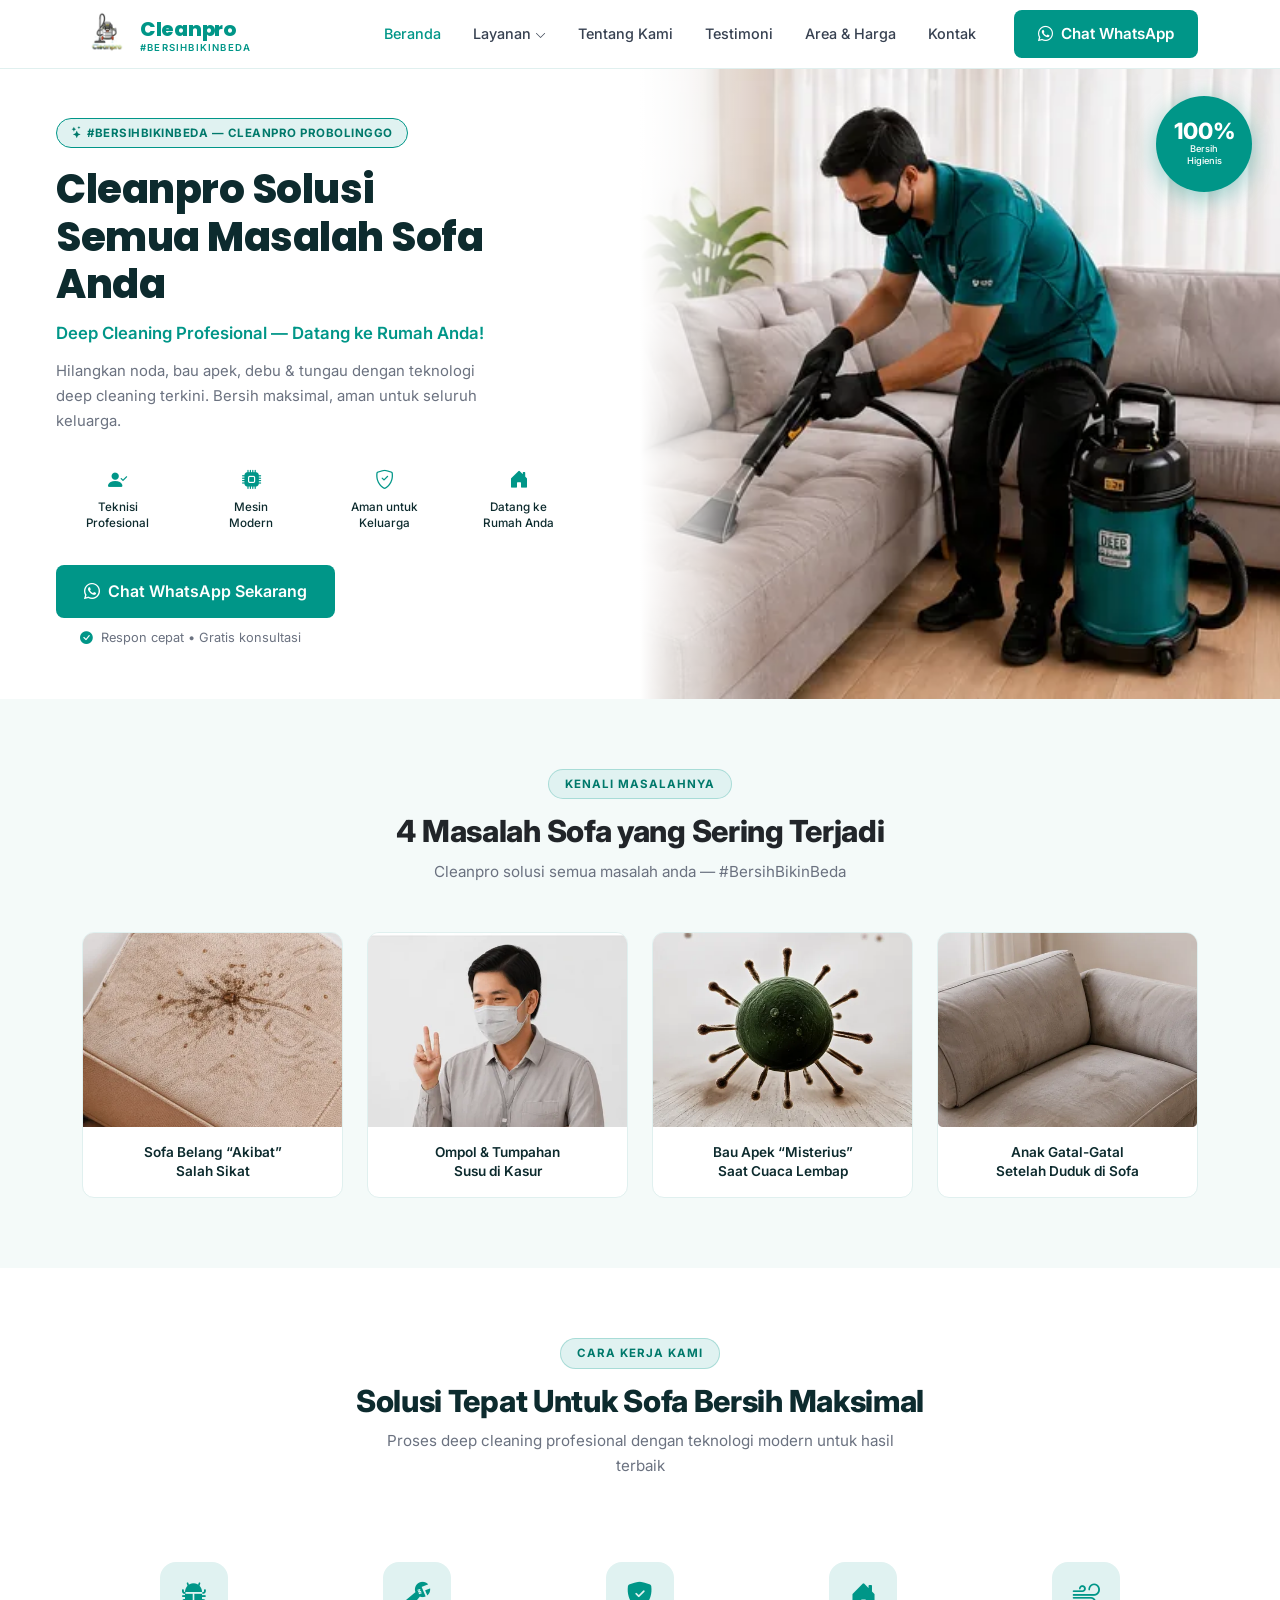
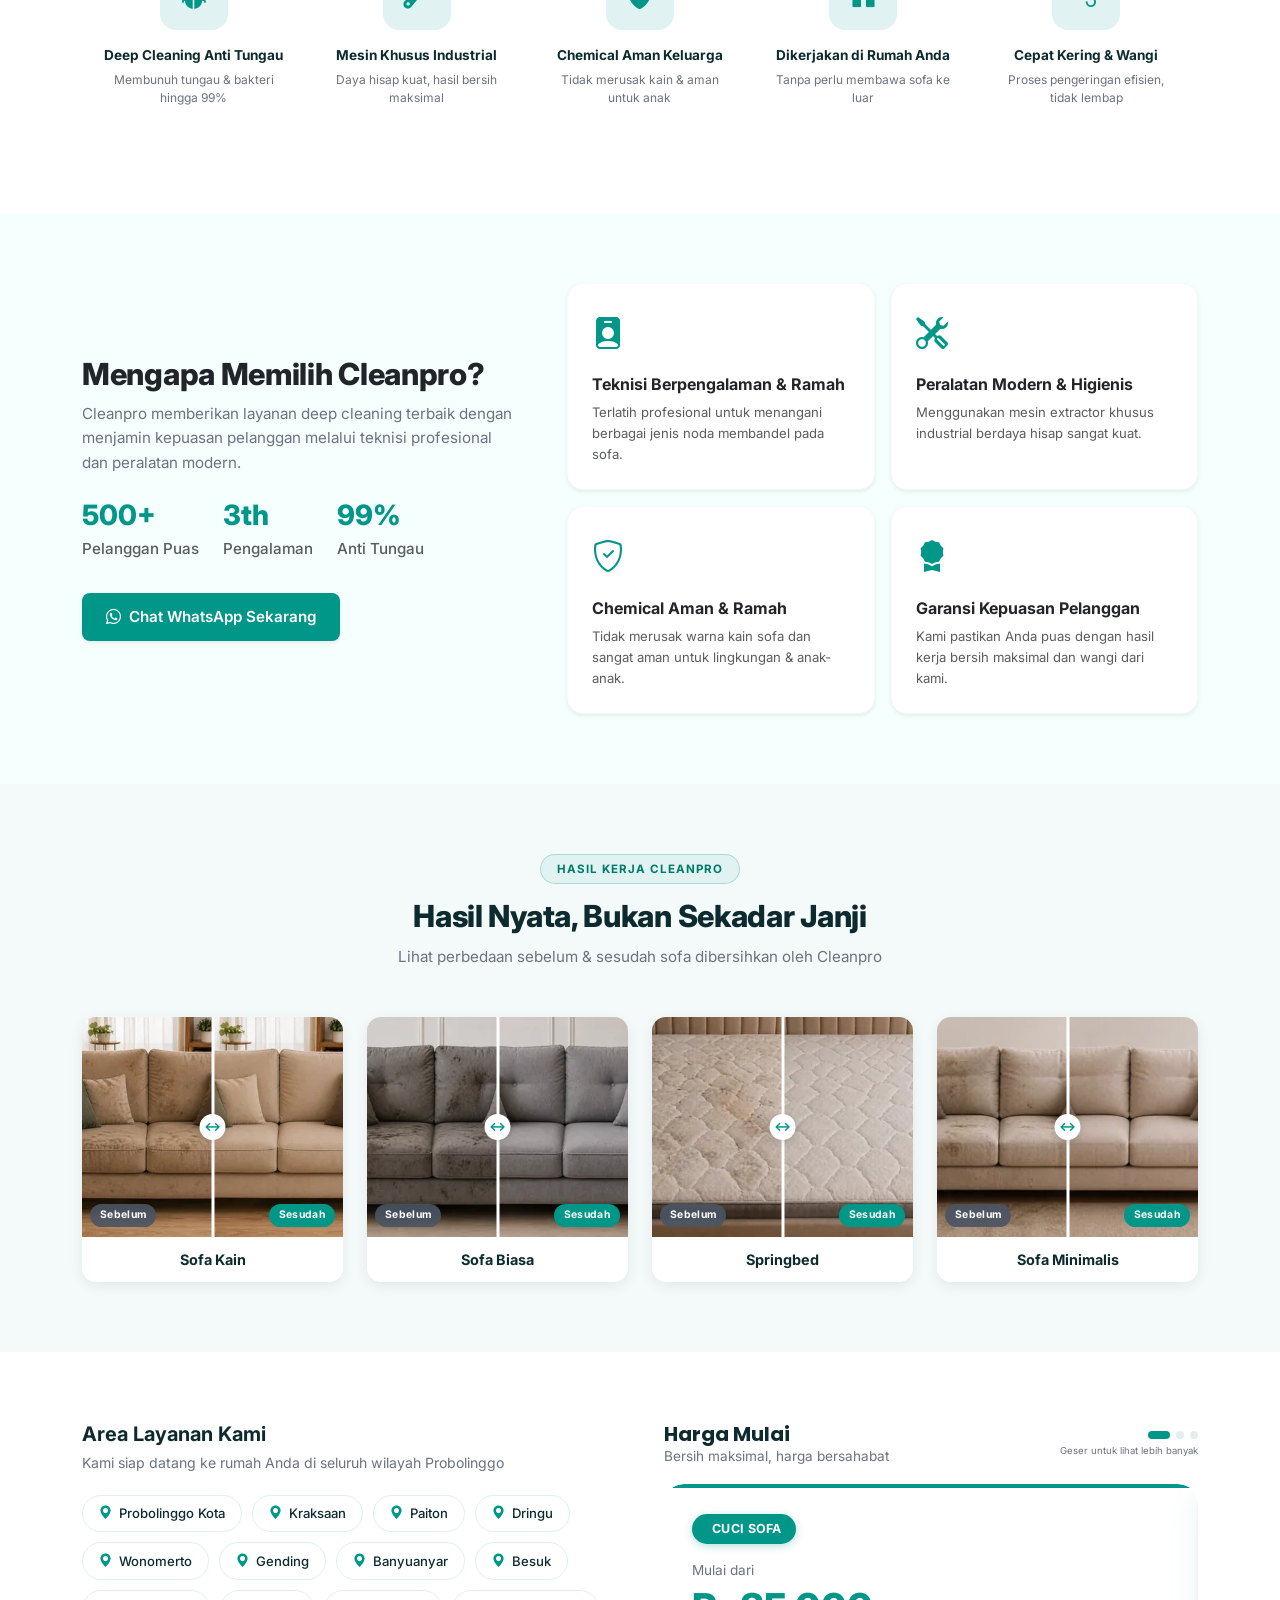
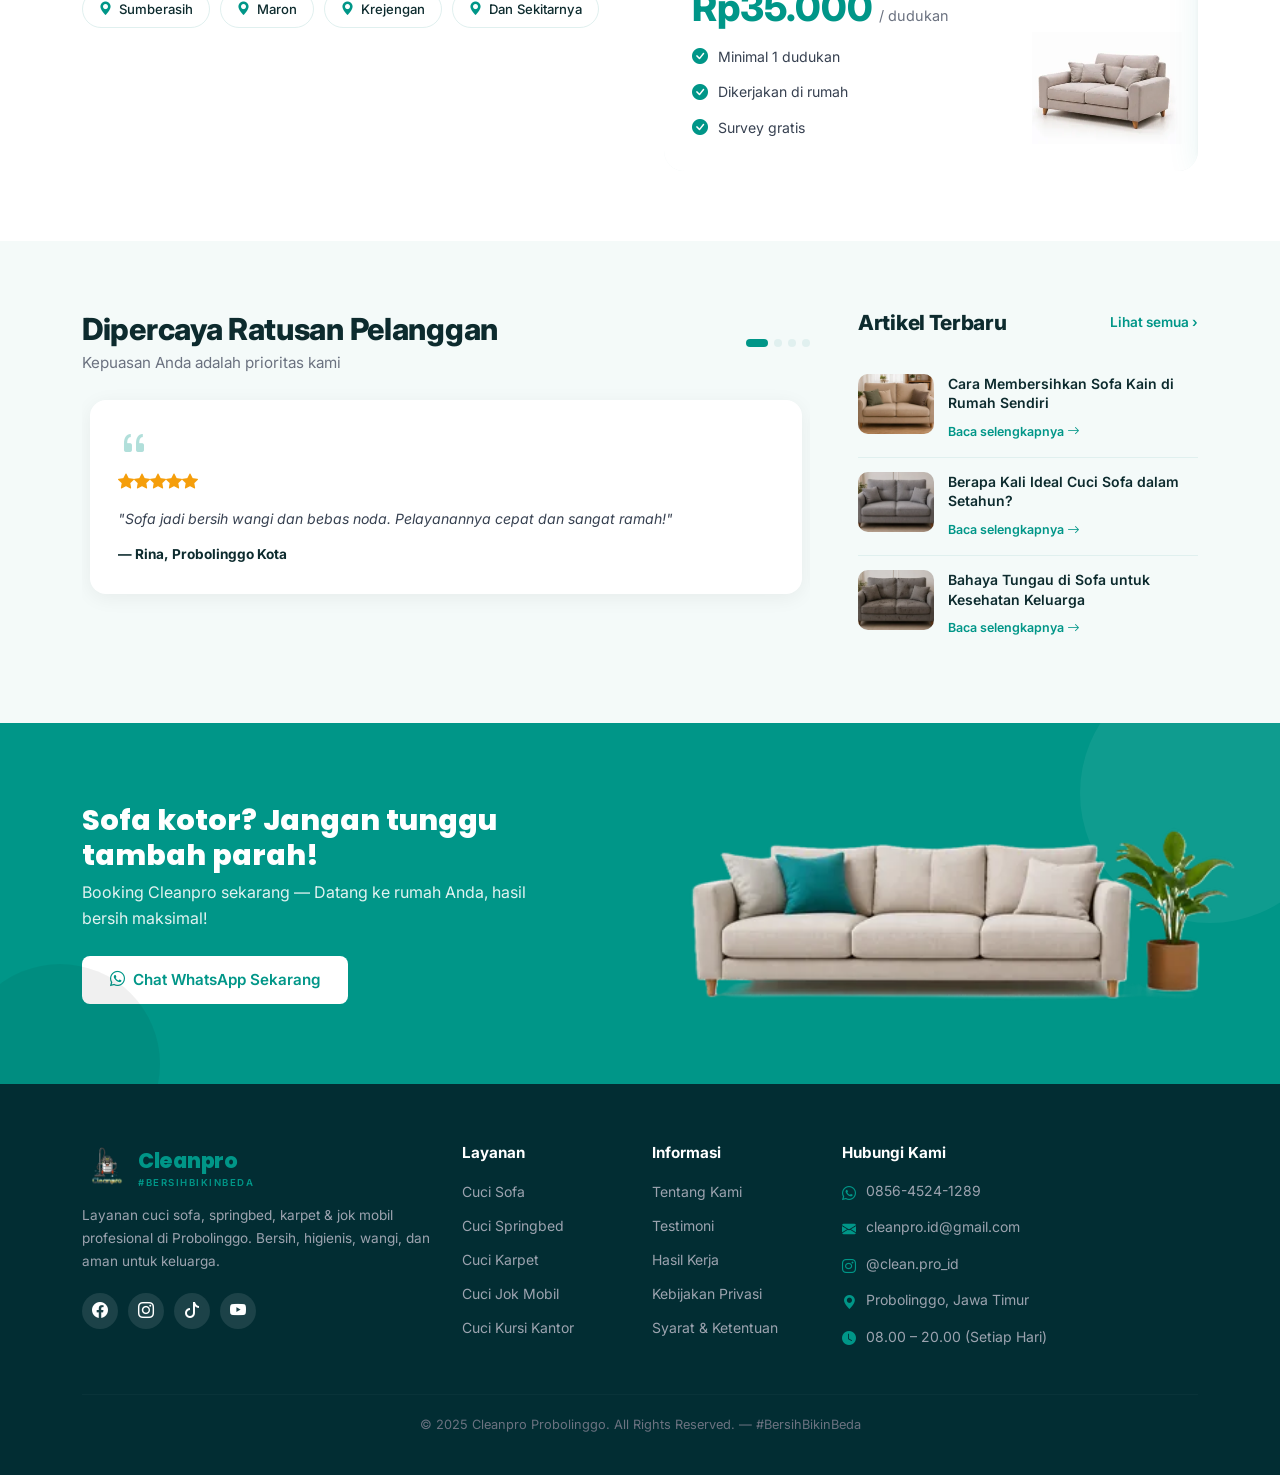
==== index.html @ a00e40c3 "adjust performace and accessbility" ====
<!DOCTYPE html>
<html lang="id">

<head>
  <meta charset="UTF-8">
  <meta name="viewport" content="width=device-width, initial-scale=1.0">
  <meta name="description"
    content="Cleanpro – Jasa cuci sofa &amp; springbed profesional di Probolinggo. Deep cleaning teknologi modern, datang ke rumah Anda. #BersihBikinBeda">
  <meta name="keywords"
    content="cleanpro, cuci sofa probolinggo, cuci springbed probolinggo, jasa cuci sofa, cuci karpet probolinggo, deep cleaning sofa">
  <meta name="robots" content="index, follow">
  <link rel="canonical" href="https://cleanpro.id/">
  <meta name="author" content="Cleanpro">
  <title>Cleanpro – Jasa Cuci Sofa &amp; Springbed No.1 Probolinggo</title>

  <!-- Open Graph / Facebook -->
  <meta property="og:type" content="website">
  <meta property="og:url" content="https://cleanpro.id/">
  <meta property="og:title" content="Cleanpro – Jasa Cuci Sofa &amp; Springbed No.1 Probolinggo">
  <meta property="og:description"
    content="Cleanpro – Jasa cuci sofa &amp; springbed profesional di Probolinggo. #BersihBikinBeda">
  <meta property="og:image" content="https://cleanpro.id/assets/images/hero-section.webp">

  <!-- Twitter -->
  <meta property="twitter:card" content="summary_large_image">
  <meta property="twitter:url" content="https://cleanpro.id/">
  <meta property="twitter:title" content="Cleanpro – Jasa Cuci Sofa &amp; Springbed No.1 Probolinggo">
  <meta property="twitter:description"
    content="Cleanpro – Jasa cuci sofa &amp; springbed profesional di Probolinggo. #BersihBikinBeda">
  <meta property="twitter:image" content="https://cleanpro.id/assets/images/hero-section.webp">



  <!-- JSON-LD Structured Data for Local Business -->
  <script type="application/ld+json">
  {
    "@context": "https://schema.org",
    "@type": "LocalBusiness",
    "name": "Cleanpro – Cuci Sofa Probolinggo",
    "image": "https://cleanpro.id/assets/images/logo-ig.webp",
    "description": "Cleanpro – Jasa cuci sofa & springbed profesional di Probolinggo. #BersihBikinBeda",
    "@id": "https://cleanpro.id/",
    "url": "https://cleanpro.id/",
    "telephone": "+6285645241289",
    "address": {
      "@type": "PostalAddress",
      "streetAddress": "Probolinggo",
      "addressLocality": "Probolinggo",
      "addressRegion": "Jawa Timur",
      "addressCountry": "ID"
    },
    "priceRange": "Rp 50.000 - Rp 300.000",
    "openingHoursSpecification": {
      "@type": "OpeningHoursSpecification",
      "dayOfWeek": [
        "Monday",
        "Tuesday",
        "Wednesday",
        "Thursday",
        "Friday",
        "Saturday",
        "Sunday"
      ],
      "opens": "08:00",
      "closes": "20:00"
    }
  }
  </script>

  <link rel="shortcut icon" href="assets/images/logo-ig.webp" type="image/x-icon">
  <!-- Preconnect to Google Fonts -->
  <link rel="preconnect" href="https://fonts.googleapis.com">
  <link rel="preconnect" href="https://fonts.gstatic.com" crossorigin>
  <link
    href="https://fonts.googleapis.com/css2?family=Inter:wght@400;500;600;700;800&family=Poppins:wght@700;800;900&display=swap"
    rel="stylesheet" media="print" onload="this.media='all'">

  <!-- Preload Hero Images for LCP Optimization -->
  <link rel="preload" href="assets/images/hero-section-mobile.webp" as="image" media="(max-width: 991.98px)"
    fetchpriority="high">
  <link rel="preload" href="assets/images/hero-section.webp" as="image" media="(min-width: 992px)" fetchpriority="high">

  <!-- Bootstrap CSS (local) -->
  <link rel="stylesheet" href="assets/bootstrap/css/bootstrap.min.css">
  <!-- Bootstrap Icons (local) -->
  <link rel="stylesheet" href="assets/bootstrap-icons-1.13.1/bootstrap-icons.min.css" media="print"
    onload="this.media='all'">
  <!-- Custom CSS -->
  <link rel="stylesheet" href="assets/css/style.css">
</head>

<body>

  <!-- ====================== NAVBAR ====================== -->
  <nav class="site-navbar" aria-label="Main navigation">
    <div class="container">
      <div class="navbar-inner">

        <!-- Brand -->
        <a href="#" class="brand">
          <div class="brand-logo-box" style="width:48px;height:48px;">
            <img loading="eager" fetchpriority="high" src="assets/images/logo-ig.webp" width="48" height="48"
              alt="Cleanpro Logo">
          </div>
          <div>
            <div class="brand-text-main">Cleanpro</div>
            <div class="brand-text-sub">#BersihBikinBeda</div>
          </div>
        </a>

        <!-- Nav menu -->
        <ul class="nav-menu">
          <li><a href="#" class="active">Beranda</a></li>
          <li class="dropdown-parent">
            <a href="#layanan">Layanan <i class="bi bi-chevron-down" style="font-size:0.7rem"></i></a>
            <ul class="dropdown-menu-custom list-unstyled">
              <li><a href="#layanan">Cuci Sofa</a></li>
              <li><a href="#layanan">Cuci Springbed</a></li>
              <li><a href="#layanan">Cuci Karpet</a></li>
              <li><a href="#layanan">Cuci Jok Mobil</a></li>
            </ul>
          </li>
          <li><a href="#mengapa-kami">Tentang Kami</a></li>
          <li><a href="#testimoni">Testimoni</a></li>
          <li><a href="#area">Area &amp; Harga</a></li>
          <li><a href="#kontak">Kontak</a></li>
        </ul>

        <!-- CTA -->
        <a href="https://wa.me/628564524-1289" class="btn-teal d-none d-lg-inline-flex">
          <i class="bi bi-whatsapp"></i> Chat WhatsApp
        </a>
        <button class="hamburger" id="hamburgerBtn" aria-label="Toggle navigation menu">
          <i class="bi bi-list"></i>
        </button>
      </div>
    </div>
  </nav>

  <!-- ====================== HERO ====================== -->
  <main>
    <section class="hero-section">
      <div class="hero-inner">

        <!-- Left: Text -->
        <div class="hero-text-col">
          <div class="hero-text-content pt-0 pt-md-auto">

            <!-- Group atas: badge, judul, subtitle, deskripsi -->
            <div class="hero-top">
              <span class="hero-badge"><i class="bi bi-stars"></i> #BersihBikinBeda &mdash; Cleanpro Probolinggo</span>
              <h1 class="hero-title">Cleanpro Solusi<br>Semua Masalah Sofa Anda</h1>
              <p class="hero-subtitle">Deep Cleaning Profesional &mdash; Datang ke Rumah Anda!</p>
              <p class="hero-desc">Hilangkan noda, bau apek, debu &amp; tungau dengan teknologi deep cleaning terkini.
                Bersih maksimal, aman untuk seluruh keluarga.</p>
            </div>

            <!-- CTA -->
            <div class="hero-cta">
              <a href="https://wa.me/6285645241289" class="btn-teal justify-content-center">
                <i class="bi bi-whatsapp"></i> Chat WhatsApp Sekarang
              </a>
              <p class="cta-note ps-md-4 ps-0"><i class="bi bi-check-circle-fill"></i> Respon cepat &bull; Gratis
                konsultasi</p>
            </div>

            <!-- Feature chips -->
            <div class="hero-features">
              <div class="feature-chip"><i class="bi bi-person-check-fill"></i><span>Teknisi<br>Profesional</span></div>
              <div class="feature-chip"><i class="bi bi-cpu-fill"></i><span>Mesin<br>Modern</span></div>
              <div class="feature-chip"><i class="bi bi-shield-check"></i><span>Aman untuk<br>Keluarga</span></div>
              <div class="feature-chip"><i class="bi bi-house-door-fill"></i><span>Datang ke<br>Rumah Anda</span></div>
            </div>

          </div>
        </div>

        <!-- Right: Image -->
        <div class="hero-img-col">
          <div class="hero-img-wrapper">
            <picture>
              <source media="(max-width: 991.98px)" srcset="assets/images/hero-section-mobile.webp">
              <img src="assets/images/hero-section.webp" width="1200" height="599"
                alt="Teknisi Cleanpro cuci sofa profesional Probolinggo" loading="eager">
            </picture>
            <div class="badge-float">
              <span class="pct">100%</span>
              <span class="lbl">Bersih<br>Higienis</span>
            </div>
          </div>
        </div>

      </div>
    </section>

    <!-- ====================== MASALAH SOFA ====================== -->
    <section class="section-pad problems-section" id="masalah" style="background-color: var(--bg-gray);">
      <div class="container">
        <div class="section-header text-center mb-5">
          <span class="section-eyebrow">Kenali Masalahnya</span>
          <h2 class="section-title text-dark">4 Masalah Sofa yang Sering Terjadi</h2>
          <p class="section-desc">Cleanpro solusi semua masalah anda &mdash; #BersihBikinBeda</p>
        </div>

        <div class="row g-4 justify-content-center">
          <!-- Card 1 -->
          <div class="col-6 col-lg-3">
            <div class="problem-card-new">
              <div class="problem-img-wrap">
                <img loading="lazy" src="assets/images/card-1.webp" alt="Sofa belang akibat salah sikat">
              </div>
              <div class="problem-text-box">
                <h6>Sofa Belang &ldquo;Akibat&rdquo;<br>Salah Sikat</h6>
              </div>
            </div>
          </div>
          <!-- Card 2 -->
          <div class="col-6 col-lg-3">
            <div class="problem-card-new">
              <div class="problem-img-wrap">
                <img loading="lazy" src="assets/images/card-2.webp" alt="Ompol dan tumpahan susu di kasur">
              </div>
              <div class="problem-text-box">
                <h6>Ompol &amp; Tumpahan<br>Susu di Kasur</h6>
              </div>
            </div>
          </div>
          <!-- Card 3 -->
          <div class="col-6 col-lg-3">
            <div class="problem-card-new">
              <div class="problem-img-wrap">
                <img loading="lazy" src="assets/images/card-3.webp" alt="Bau apek saat cuaca lembap">
              </div>
              <div class="problem-text-box">
                <h6>Bau Apek &ldquo;Misterius&rdquo;<br>Saat Cuaca Lembap</h6>
              </div>
            </div>
          </div>
          <!-- Card 4 -->
          <div class="col-6 col-lg-3">
            <div class="problem-card-new">
              <div class="problem-img-wrap">
                <img loading="lazy" src="assets/images/card-4.webp" alt="Anak gatal-gatal setelah duduk di sofa">
              </div>
              <div class="problem-text-box">
                <h6>Anak Gatal-Gatal<br>Setelah Duduk di Sofa</h6>
              </div>
            </div>
          </div>
        </div>
      </div>
    </section>

    <!-- ====================== SOLUSI ====================== -->
    <section class="section-pad solutions-section" id="solusi" style="background-color: #ffffff;">
      <div class="container">
        <div class="section-header">
          <span class="section-eyebrow">Cara Kerja Kami</span>
          <h2 class="section-title">Solusi Tepat Untuk Sofa Bersih Maksimal</h2>
          <p class="section-desc">Proses deep cleaning profesional dengan teknologi modern untuk hasil terbaik</p>
        </div>
        <div class="solutions-grid">
          <div class="solution-item">
            <div class="solution-icon"><i class="bi bi-bug-fill"></i></div>
            <h6>Deep Cleaning Anti Tungau</h6>
            <p>Membunuh tungau &amp; bakteri hingga 99%</p>
          </div>
          <div class="solution-item">
            <div class="solution-icon"><i class="bi bi-wrench-adjustable"></i></div>
            <h6>Mesin Khusus Industrial</h6>
            <p>Daya hisap kuat, hasil bersih maksimal</p>
          </div>
          <div class="solution-item">
            <div class="solution-icon"><i class="bi bi-shield-fill-check"></i></div>
            <h6>Chemical Aman Keluarga</h6>
            <p>Tidak merusak kain &amp; aman untuk anak</p>
          </div>
          <div class="solution-item">
            <div class="solution-icon"><i class="bi bi-house-door-fill"></i></div>
            <h6>Dikerjakan di Rumah Anda</h6>
            <p>Tanpa perlu membawa sofa ke luar</p>
          </div>
          <div class="solution-item">
            <div class="solution-icon"><i class="bi bi-wind"></i></div>
            <h6>Cepat Kering &amp; Wangi</h6>
            <p>Proses pengeringan efisien, tidak lembap</p>
          </div>
        </div>
      </div>
    </section>

    <!-- ====================== MENGAPA MEMILIH KAMI ====================== -->
    <section class="section-pad whyus-section" id="mengapa-kami" style="background: var(--teal-xlight);">
      <div class="container">
        <div class="row align-items-center g-4 g-lg-5">
          <div class="col-lg-5">
            <h2 class="section-title text-dark">Mengapa Memilih Cleanpro?</h2>
            <p class="section-desc mx-0 text-start mb-4">Cleanpro memberikan layanan deep cleaning terbaik dengan
              menjamin kepuasan pelanggan melalui teknisi profesional dan peralatan modern.</p>
            <div class="d-flex gap-4 mb-4">
              <div>
                <h3 class="fw-800 text-teal mb-1">500+</h3>
                <p class="mb-0 text-muted" style="font-size:0.95rem; font-weight:500;">Pelanggan Puas</p>
              </div>
              <div>
                <h3 class="fw-800 text-teal mb-1">3th</h3>
                <p class="mb-0 text-muted" style="font-size:0.95rem; font-weight:500;">Pengalaman</p>
              </div>
              <div>
                <h3 class="fw-800 text-teal mb-1">99%</h3>
                <p class="mb-0 text-muted" style="font-size:0.95rem; font-weight:500;">Anti Tungau</p>
              </div>
            </div>
            <a href="https://wa.me/6285645241289" class="btn-teal shadow-sm d-none d-lg-inline-flex mt-2">
              <i class="bi bi-whatsapp"></i> Chat WhatsApp Sekarang
            </a>
          </div>
          <div class="col-lg-7">
            <div class="row g-3">
              <div class="col-md-6">
                <div class="bg-white p-4 rounded-4 h-100 shadow-sm border border-light">
                  <i class="bi bi-person-badge-fill text-teal fs-2 mb-3 d-inline-block"></i>
                  <h6 class="fw-bold text-dark">Teknisi Berpengalaman &amp; Ramah</h6>
                  <p class="text-muted small mb-0">Terlatih profesional untuk menangani berbagai jenis noda membandel
                    pada sofa.</p>
                </div>
              </div>
              <div class="col-md-6">
                <div class="bg-white p-4 rounded-4 h-100 shadow-sm border border-light">
                  <i class="bi bi-tools text-teal fs-2 mb-3 d-inline-block"></i>
                  <h6 class="fw-bold text-dark">Peralatan Modern &amp; Higienis</h6>
                  <p class="text-muted small mb-0">Menggunakan mesin extractor khusus industrial berdaya hisap sangat
                    kuat.</p>
                </div>
              </div>
              <div class="col-md-6">
                <div class="bg-white p-4 rounded-4 h-100 shadow-sm border border-light">
                  <i class="bi bi-shield-check text-teal fs-2 mb-3 d-inline-block"></i>
                  <h6 class="fw-bold text-dark">Chemical Aman &amp; Ramah</h6>
                  <p class="text-muted small mb-0">Tidak merusak warna kain sofa dan sangat aman untuk lingkungan &amp;
                    anak-anak.</p>
                </div>
              </div>
              <div class="col-md-6">
                <div class="bg-white p-4 rounded-4 h-100 shadow-sm border border-light">
                  <i class="bi bi-award-fill text-teal fs-2 mb-3 d-inline-block"></i>
                  <h6 class="fw-bold text-dark">Garansi Kepuasan Pelanggan</h6>
                  <p class="text-muted small mb-0">Kami pastikan Anda puas dengan hasil kerja bersih maksimal dan wangi
                    dari kami.</p>
                </div>
              </div>
            </div>
            <div class="mt-4 d-lg-none">
              <a href="https://wa.me/6285645241289" class="btn-teal w-100 justify-content-center shadow-sm">
                <i class="bi bi-whatsapp"></i> Chat WhatsApp Sekarang
              </a>
            </div>
          </div>
        </div>
      </div>
    </section>


    <!-- ====================== HASIL NYATA (BEFORE-AFTER) ====================== -->
    <section class="section-pad results-section" id="hasil">
      <div class="container">
        <div class="section-header">
          <span class="section-eyebrow">Hasil Kerja Cleanpro</span>
          <h2 class="section-title">Hasil Nyata, Bukan Sekadar Janji</h2>
          <p class="section-desc">Lihat perbedaan sebelum &amp; sesudah sofa dibersihkan oleh Cleanpro</p>
        </div>
        <div class="row g-4">
          <!-- Sofa Kain -->
          <div class="col-6 col-lg-3">
            <div class="ba-card">
              <div class="ba-split-wrap">
                <img loading="lazy" src="assets/images/sofa-kain-kotor.webp" alt="Sofa Kain Sebelum">
                <img loading="lazy" src="assets/images/sofa-kain-bersih.webp" alt="Sofa Kain Sesudah">
                <div class="ba-divider"></div>
                <span class="ba-label before">Sebelum</span>
                <span class="ba-label after">Sesudah</span>
              </div>
              <div class="ba-card-body">
                <h6>Sofa Kain</h6>
              </div>
            </div>
          </div>
          <!-- Sofa Biasa -->
          <div class="col-6 col-lg-3">
            <div class="ba-card">
              <div class="ba-split-wrap">
                <img loading="lazy" src="assets/images/sofa-kotor.webp" alt="Sofa Sebelum">
                <img loading="lazy" src="assets/images/sofa-bersih.webp" alt="Sofa Sesudah">
                <div class="ba-divider"></div>
                <span class="ba-label before">Sebelum</span>
                <span class="ba-label after">Sesudah</span>
              </div>
              <div class="ba-card-body">
                <h6>Sofa Biasa</h6>
              </div>
            </div>
          </div>
          <!-- Springbed -->
          <div class="col-6 col-lg-3">
            <div class="ba-card">
              <div class="ba-split-wrap">
                <img loading="lazy" src="assets/images/springbed-kotor.webp" alt="Springbed Sebelum">
                <img loading="lazy" src="assets/images/springbed-bersih.webp" alt="Springbed Sesudah">
                <div class="ba-divider"></div>
                <span class="ba-label before">Sebelum</span>
                <span class="ba-label after">Sesudah</span>
              </div>
              <div class="ba-card-body">
                <h6>Springbed</h6>
              </div>
            </div>
          </div>
          <!-- Sofa Minimalis -->
          <div class="col-6 col-lg-3">
            <div class="ba-card">
              <div class="ba-split-wrap">
                <img loading="lazy" src="assets/images/sofa-minimalis-kotor.webp" alt="Sofa Minimalis Sebelum">
                <img loading="lazy" src="assets/images/sofa-minimalis-bersih.webp" alt="Sofa Minimalis Sesudah">
                <div class="ba-divider"></div>
                <span class="ba-label before">Sebelum</span>
                <span class="ba-label after">Sesudah</span>
              </div>
              <div class="ba-card-body">
                <h6>Sofa Minimalis</h6>
              </div>
            </div>
          </div>
        </div>
      </div>
    </section>

    <!-- ====================== AREA & HARGA ====================== -->
    <section class="section-pad areaprice-section" id="area">
      <div class="container">
        <div class="row g-4 g-lg-5 align-items-start">

          <!-- Area Layanan -->
          <div class="col-lg-6 area-block">
            <h4>Area Layanan Kami</h4>
            <p class="sub">Kami siap datang ke rumah Anda di seluruh wilayah Probolinggo</p>
            <div class="area-tags">
              <span class="area-tag"><i class="bi bi-geo-alt-fill"></i>Probolinggo Kota</span>
              <span class="area-tag"><i class="bi bi-geo-alt-fill"></i>Kraksaan</span>
              <span class="area-tag"><i class="bi bi-geo-alt-fill"></i>Paiton</span>
              <span class="area-tag"><i class="bi bi-geo-alt-fill"></i>Dringu</span>
              <span class="area-tag"><i class="bi bi-geo-alt-fill"></i>Wonomerto</span>
              <span class="area-tag"><i class="bi bi-geo-alt-fill"></i>Gending</span>
              <span class="area-tag"><i class="bi bi-geo-alt-fill"></i>Banyuanyar</span>
              <span class="area-tag"><i class="bi bi-geo-alt-fill"></i>Besuk</span>
              <span class="area-tag"><i class="bi bi-geo-alt-fill"></i>Sumberasih</span>
              <span class="area-tag"><i class="bi bi-geo-alt-fill"></i>Maron</span>
              <span class="area-tag"><i class="bi bi-geo-alt-fill"></i>Krejengan</span>
              <span class="area-tag"><i class="bi bi-geo-alt-fill"></i>Dan Sekitarnya</span>
            </div>
          </div>

          <!-- Harga — Carousel -->
          <div class="col-lg-6 price-block">
            <div class="d-flex justify-content-between align-items-center mb-3">
              <div>
                <h4 class="mb-0" style="font-family:'Poppins',sans-serif;">Harga Mulai</h4>
                <p class="sub mb-0" style="font-size:0.85rem;">Bersih maksimal, harga bersahabat</p>
              </div>
              <!-- Dots indicator -->
              <div class="d-flex flex-column align-items-end gap-1">
                <div class="price-carousel-dots" id="priceCarouselDots">
                  <span class="pdot active" data-idx="0"></span>
                  <span class="pdot" data-idx="1"></span>
                  <span class="pdot" data-idx="2"></span>
                </div>
                <span style="font-size:0.6rem; color:var(--text-muted);">Geser untuk lihat lebih banyak</span>
              </div>
            </div>

            <!-- Carousel wrapper -->
            <div class="price-carousel-wrap mt-3">
              <div class="price-carousel" id="priceCarousel">

                <!-- Slide 1: Cuci Sofa -->
                <div class="price-card price-slide" style="position:relative; overflow:hidden;">
                  <div class="price-slide-label"><i class="bi bi-couch-fill"></i> Cuci Sofa</div>
                  <div class="d-flex justify-content-between align-items-end price-slide-inner">
                    <div>
                      <p class="price-from">Mulai dari</p>
                      <div class="d-flex align-items-baseline">
                        <span class="price-amount">Rp35.000</span>
                        <span class="price-per">/ dudukan</span>
                      </div>
                      <ul class="price-benefits mt-3 mb-0">
                        <li><i class="bi bi-check-circle-fill"></i> Minimal 1 dudukan</li>
                        <li><i class="bi bi-check-circle-fill"></i> Dikerjakan di rumah</li>
                        <li><i class="bi bi-check-circle-fill"></i> Survey gratis</li>
                      </ul>
                    </div>
                    <img loading="lazy" src="assets/images/sofa.webp" alt="Cuci Sofa"
                      class="price-slide-img" style="object-fit:contain;">
                  </div>
                </div>

                <!-- Slide 2: Cuci Springbed -->
                <div class="price-card price-slide" style="position:relative; overflow:hidden;">
                  <div class="price-slide-label"><i class="bi bi-stars"></i> Cuci Springbed</div>
                  <div class="d-flex justify-content-between align-items-end price-slide-inner">
                    <div>
                      <p class="price-from">Mulai dari</p>
                      <div class="d-flex align-items-baseline">
                        <span class="price-amount">Rp120.000</span>
                        <span class="price-per">/ kasur</span>
                      </div>
                      <ul class="price-benefits mt-3 mb-0">
                        <li><i class="bi bi-check-circle-fill"></i> UK 120×200 s/d 160×200</li>
                        <li><i class="bi bi-check-circle-fill"></i> Deep cleaning anti tungau</li>
                        <li><i class="bi bi-check-circle-fill"></i> Dikerjakan di rumah</li>
                      </ul>
                    </div>
                    <img loading="lazy" src="assets/images/springbed-bersih.webp" alt="Cuci Springbed"
                      class="price-slide-img" style="object-position:top;">
                  </div>
                </div>

                <!-- Slide 3: Cuci Jok Mobil -->
                <div class="price-card price-slide" style="position:relative; overflow:hidden;">
                  <div class="price-slide-label"><i class="bi bi-car-front-fill"></i> Cuci Jok Mobil</div>
                  <div class="d-flex justify-content-between align-items-end price-slide-inner">
                    <div>
                      <p class="price-from">Mulai dari</p>
                      <div class="d-flex align-items-baseline">
                        <span class="price-amount">Rp35.000</span>
                        <span class="price-per">/ jok</span>
                      </div>
                      <ul class="price-benefits mt-3 mb-0">
                        <li><i class="bi bi-check-circle-fill"></i> Semua jenis jok</li>
                        <li><i class="bi bi-check-circle-fill"></i> Bersih, wangi, anti jamur</li>
                        <li><i class="bi bi-check-circle-fill"></i> Survey gratis</li>
                      </ul>
                    </div>
                    <img loading="lazy" src="assets/images/cuci-jok-mobil.webp" alt="Cuci Jok Mobil"
                      class="price-slide-img" style="object-position:center;">
                  </div>
                </div>

              </div><!-- /.price-carousel -->
            </div><!-- /.price-carousel-wrap -->
          </div>

        </div>
      </div>
    </section>

    <!-- ====================== TESTIMONI & ARTIKEL ====================== -->
    <section class="section-pad testi-art-section" id="testimoni">
      <div class="container">
        <div class="row g-4 g-lg-5">

          <!-- Testimoni -->
          <div class="col-lg-8">
            <div class="d-flex justify-content-between align-items-center mb-4">
              <div>
                <h3 class="section-title mb-1" style="text-align:left;">Dipercaya Ratusan Pelanggan</h3>
                <p class="section-desc" style="text-align:left; margin:0;">Kepuasan Anda adalah prioritas kami</p>
              </div>
              <!-- Dots -->
              <div class="testi-carousel-dots" id="testiDots">
                <span class="tdot active" data-idx="0"></span>
                <span class="tdot" data-idx="1"></span>
                <span class="tdot" data-idx="2"></span>
                <span class="tdot" data-idx="3"></span>
              </div>
            </div>

            <!-- Carousel wrapper -->
            <div class="testi-carousel-wrap">
              <div class="testi-carousel" id="testiCarousel">

                <!-- Slide 1 -->
                <div class="testi-slide">
                  <div class="testi-card">
                    <div class="testi-quote"><i class="bi bi-quote"></i></div>
                    <div class="testi-stars">
                      <i class="bi bi-star-fill"></i><i class="bi bi-star-fill"></i><i class="bi bi-star-fill"></i><i
                        class="bi bi-star-fill"></i><i class="bi bi-star-fill"></i>
                    </div>
                    <p class="testi-text">"Sofa jadi bersih wangi dan bebas noda. Pelayanannya cepat dan sangat ramah!"
                    </p>
                    <p class="testi-author mb-0">— Rina, Probolinggo Kota</p>
                  </div>
                </div>

                <!-- Slide 2 -->
                <div class="testi-slide">
                  <div class="testi-card">
                    <div class="testi-quote"><i class="bi bi-quote"></i></div>
                    <div class="testi-stars">
                      <i class="bi bi-star-fill"></i><i class="bi bi-star-fill"></i><i class="bi bi-star-fill"></i><i
                        class="bi bi-star-fill"></i><i class="bi bi-star-fill"></i>
                    </div>
                    <p class="testi-text">"Hasilnya memuaskan, seperti baru lagi. Pokoknya Recommended banget!"</p>
                    <p class="testi-author mb-0">— Ahmad, Kraksaan</p>
                  </div>
                </div>

                <!-- Slide 3 -->
                <div class="testi-slide">
                  <div class="testi-card">
                    <div class="testi-quote"><i class="bi bi-quote"></i></div>
                    <div class="testi-stars">
                      <i class="bi bi-star-fill"></i><i class="bi bi-star-fill"></i><i class="bi bi-star-fill"></i><i
                        class="bi bi-star-fill"></i><i class="bi bi-star-half"></i>
                    </div>
                    <p class="testi-text">"Teknisi profesional, datang tepat waktu dan hasil cucian memuaskan!"</p>
                    <p class="testi-author mb-0">— Dewi, Paiton</p>
                  </div>
                </div>

                <!-- Slide 4 -->
                <div class="testi-slide">
                  <div class="testi-card">
                    <div class="testi-quote"><i class="bi bi-quote"></i></div>
                    <div class="testi-stars">
                      <i class="bi bi-star-fill"></i><i class="bi bi-star-fill"></i><i class="bi bi-star-fill"></i><i
                        class="bi bi-star-fill"></i><i class="bi bi-star-fill"></i>
                    </div>
                    <p class="testi-text">"Springbed deep jadi bersih dan tidak bau lagi. Top markotop pelayanannya!"
                    </p>
                    <p class="testi-author mb-0">— Sri, Leces</p>
                  </div>
                </div>

              </div><!-- /.testi-carousel -->
            </div><!-- /.testi-carousel-wrap -->
          </div>


          <!-- Artikel -->
          <div class="col-lg-4">
            <div class="d-flex justify-content-between align-items-center mb-4">
              <h3 class="section-title mb-0" style="text-align:left; font-size:1.3rem;">Artikel Terbaru</h3>
              <a href="#" class="text-teal fw-600" style="font-size:0.85rem; font-weight:600;">Lihat semua &rsaquo;</a>
            </div>
            <div class="art-item">
              <img loading="lazy" class="art-thumb" src="assets/images/sofa-kain-bersih.webp"
                alt="Cara Membersihkan Sofa Kain di Rumah Sendiri" style="object-fit: cover;">
              <div>
                <h6>Cara Membersihkan Sofa Kain di Rumah Sendiri</h6>
                <a href="#" class="read-more">Baca selengkapnya <i class="bi bi-arrow-right"></i></a>
              </div>
            </div>
            <div class="art-item">
              <img loading="lazy" class="art-thumb" src="assets/images/sofa-bersih.webp"
                alt="Berapa Kali Ideal Cuci Sofa dalam Setahun?" style="object-fit: cover;">
              <div>
                <h6>Berapa Kali Ideal Cuci Sofa dalam Setahun?</h6>
                <a href="#" class="read-more">Baca selengkapnya <i class="bi bi-arrow-right"></i></a>
              </div>
            </div>
            <div class="art-item">
              <img loading="lazy" class="art-thumb" src="assets/images/sofa-kotor.webp"
                alt="Bahaya Tungau di Sofa untuk Kesehatan Keluarga" style="object-fit: cover;">
              <div>
                <h6>Bahaya Tungau di Sofa untuk Kesehatan Keluarga</h6>
                <a href="#" class="read-more">Baca selengkapnya <i class="bi bi-arrow-right"></i></a>
              </div>
            </div>
          </div>

        </div>
      </div>
    </section>

    <!-- ====================== CTA BANNER ====================== -->
    <section class="cta-banner">
      <div class="container">
        <div class="row align-items-end justify-content-between g-0">
          <div class="col-lg-5 col-md-7 py-4">
            <h3>Sofa kotor? Jangan tunggu tambah parah!</h3>
            <p class="mb-4">Booking Cleanpro sekarang &mdash; Datang ke rumah Anda, hasil bersih maksimal!</p>
            <a href="https://wa.me/6285645241289" class="btn-white">
              <i class="bi bi-whatsapp text-teal"></i>
              <span>Chat WhatsApp Sekarang</span>
            </a>
          </div>
          <div class="col-lg-4 col-md-5 d-none d-md-flex align-items-end justify-content-end">
            <img loading="lazy" src="assets/images/sofa-footer.webp" alt="Sofa Cleanpro"
              style="max-height:220px; object-fit:contain; display:block; margin-bottom:0;scale: 1.5; translate: -50px -50px;">
          </div>
        </div>
      </div>
    </section>

  </main>

  <!-- ====================== FOOTER ====================== -->
  <footer class="site-footer" id="kontak">
    <div class="container">
      <div class="row g-4">

        <!-- Brand -->
        <div class="col-lg-4 col-md-6">
          <div class="d-flex align-items-center gap-2 mb-2">
            <div class="brand-logo-box" style="width:48px;height:48px;">
              <img loading="lazy" src="assets/images/logo-ig.webp" width="48" height="48" alt="Cleanpro Logo">
            </div>
            <div>
              <div class="brand-text-main" style="font-family:'Poppins',sans-serif;font-size:1.3rem;color:#009688;">
                Cleanpro</div>
              <div style="color:#009688; font-size:0.6rem; letter-spacing:1.5px; font-weight:600;">#BERSIHBIKINBEDA
              </div>
            </div>
          </div>
          <p class="footer-brand-text">Layanan cuci sofa, springbed, karpet &amp; jok mobil profesional di Probolinggo.
            Bersih, higienis, wangi, dan aman untuk keluarga.</p>
          <div class="footer-socials">
            <a href="#" class="social-btn" aria-label="Facebook"><i class="bi bi-facebook"></i></a>
            <a href="https://www.instagram.com/clean.pro_id" target="_blank" class="social-btn"
              aria-label="Instagram"><i class="bi bi-instagram"></i></a>
            <a href="#" class="social-btn" aria-label="TikTok"><i class="bi bi-tiktok"></i></a>
            <a href="#" class="social-btn" aria-label="YouTube"><i class="bi bi-youtube"></i></a>
          </div>
        </div>

        <!-- Layanan -->
        <div class="col-lg-2 col-md-6">
          <h5>Layanan</h5>
          <ul class="footer-links">
            <li><a href="#layanan">Cuci Sofa</a></li>
            <li><a href="#layanan">Cuci Springbed</a></li>
            <li><a href="#layanan">Cuci Karpet</a></li>
            <li><a href="#layanan">Cuci Jok Mobil</a></li>
            <li><a href="#layanan">Cuci Kursi Kantor</a></li>
          </ul>
        </div>

        <!-- Informasi -->
        <div class="col-lg-2 col-md-6">
          <h5>Informasi</h5>
          <ul class="footer-links">
            <li><a href="#mengapa-kami">Tentang Kami</a></li>
            <li><a href="#testimoni">Testimoni</a></li>
            <li><a href="#hasil">Hasil Kerja</a></li>
            <li><a href="#">Kebijakan Privasi</a></li>
            <li><a href="#">Syarat &amp; Ketentuan</a></li>
          </ul>
        </div>

        <!-- Kontak -->
        <div class="col-lg-4 col-md-6">
          <h5>Hubungi Kami</h5>
          <ul class="footer-links footer-contact list-unstyled">
            <li><i class="bi bi-whatsapp"></i> <a href="https://wa.me/6285645241289"
                style="color:#9ca3af;">0856-4524-1289</a></li>
            <li><i class="bi bi-envelope-fill"></i> cleanpro.id@gmail.com</li>
            <li><i class="bi bi-instagram"></i> @clean.pro_id</li>
            <li><i class="bi bi-geo-alt-fill"></i> Probolinggo, Jawa Timur</li>
            <li><i class="bi bi-clock-fill"></i> 08.00 &ndash; 20.00 (Setiap Hari)</li>
          </ul>
        </div>

      </div>

      <hr class="footer-divider">
      <p class="footer-copy">&copy; 2025 Cleanpro Probolinggo. All Rights Reserved. &mdash; #BersihBikinBeda</p>
    </div>
  </footer>

  <!-- Bootstrap JS (local) -->
  <script src="assets/bootstrap/js/bootstrap.bundle.min.js" defer></script>
  <script src="assets/js/main.js" defer></script>
</body>

</html>
---- assets/css/style.css ----
/* Google Fonts loaded via <link> in HTML head for performance */

/* ==============================
   ROOT VARIABLES — Cleanpro Brand
   ============================== */
:root {
  --teal: #009688;
  /* Material Teal 500 — blend hijau + cyan */
  --teal-dark: #00796B;
  /* Material Teal 700 — hover/dark */
  --teal-deeper: #004D40;
  /* Material Teal 900 — footer */
  --teal-light: #E0F2F1;
  /* Material Teal 50 — light bg */
  --teal-xlight: #F5FFFE;
  /* Extra light teal */
  --accent-yellow: #FDD835;
  /* Kuning dari logo Cleanpro */
  --text-dark: #0D2B2E;
  --text-body: #374151;
  --text-muted: #6b7280;
  --border-color: #e0f0ef;
  --bg-gray: #f4faf9;
  --white: #ffffff;
}

/* ==============================
   BASE
   ============================== */
*,
*::before,
*::after {
  box-sizing: border-box;
}

html {
  scroll-behavior: smooth;
}

body {
  font-family: 'Inter', sans-serif;
  color: var(--text-body);
  background: var(--white);
  font-size: 15px;
  line-height: 1.6;
  /* offset for fixed navbar */
  padding-top: 68px;
}

img {
  max-width: 100%;
}

a {
  text-decoration: none;
}

/* ==============================
   UTILITY
   ============================== */
.text-teal {
  color: var(--teal) !important;
}

.bg-teal {
  background-color: var(--teal) !important;
}

.fw-800 {
  font-weight: 800;
}

/* ==============================
   BUTTONS
   ============================== */
.btn-teal {
  display: inline-flex;
  align-items: center;
  gap: 8px;
  background-color: var(--teal);
  color: #fff;
  font-weight: 600;
  font-size: 0.95rem;
  padding: 12px 24px;
  border-radius: 8px;
  border: none;
  cursor: pointer;
  transition: background 0.25s, transform 0.2s;
  white-space: nowrap;
}

.btn-teal:hover {
  background-color: var(--teal-dark);
  color: #fff;
  transform: translateY(-1px);
}

.btn-teal-outline {
  display: inline-flex;
  align-items: center;
  gap: 8px;
  background: transparent;
  color: var(--teal);
  font-weight: 600;
  font-size: 0.9rem;
  padding: 10px 20px;
  border-radius: 8px;
  border: 2px solid var(--teal);
  cursor: pointer;
  transition: all 0.25s;
  white-space: nowrap;
}

.btn-teal-outline:hover {
  background: var(--teal);
  color: #fff;
}

.btn-white {
  display: inline-flex;
  align-items: center;
  gap: 8px;
  background: #fff;
  color: var(--teal);
  font-weight: 600;
  font-size: 0.95rem;
  padding: 12px 28px;
  border-radius: 8px;
  border: none;
  cursor: pointer;
  transition: all 0.25s;
  white-space: nowrap;
}

.btn-white:hover {
  background: #f0faf9;
  color: var(--teal-dark);
}

/* ==============================
   NAVBAR
   ============================== */
.site-navbar {
  background: #fff;
  border-bottom: 1px solid var(--border-color);
  position: fixed;
  top: 0;
  left: 0;
  right: 0;
  z-index: 1000;
  padding: 0;
  /* Smooth autohide transition */
  transform: translateY(0);
  transition: transform 0.35s cubic-bezier(0.4, 0, 0.2, 1),
    box-shadow 0.35s ease;
  will-change: transform;
}

/* Scrolled state — adds shadow */
.site-navbar.scrolled {
  box-shadow: 0 2px 20px rgba(0, 0, 0, 0.08);
}

/* Hidden state — slides navbar above viewport */
.site-navbar.nav-hidden {
  transform: translateY(-100%);
}


.navbar-inner {
  display: flex;
  align-items: center;
  justify-content: space-between;
  height: 68px;
  gap: 24px;
}

.brand {
  display: flex;
  align-items: center;
  gap: 10px;
  text-decoration: none;
}

.brand-logo-box {
  width: 42px;
  height: 42px;
  background: var(--teal);
  border-radius: 10px;
  display: flex;
  align-items: center;
  justify-content: center;
  color: #fff;
  font-size: 1.3rem;
  flex-shrink: 0;
}

.brand-text-main {
  font-weight: 800;
  font-size: 1.1rem;
  color: var(--text-dark);
  line-height: 1.4;
  letter-spacing: -0.3px;
}

.brand-text-sub {
  font-size: 0.65rem;
  font-weight: 600;
  letter-spacing: 1.5px;
  text-transform: uppercase;
  color: var(--teal);
  line-height: 1;
}

.nav-menu {
  display: flex;
  list-style: none;
  margin: 0;
  padding: 0;
  gap: 4px;
  flex: 1;
  justify-content: flex-end;
}

.nav-menu a {
  display: block;
  padding: 8px 14px;
  color: var(--text-body);
  font-weight: 500;
  font-size: 0.9rem;
  border-radius: 6px;
  transition: all 0.2s;
}

.nav-menu a:hover,
.nav-menu a.active {
  color: var(--teal);
  background: transparent;
}

.dropdown-parent {
  position: relative;
}

.dropdown-parent:hover .dropdown-menu-custom {
  display: block;
}

.dropdown-menu-custom {
  display: none;
  position: absolute;
  top: calc(100% + 4px);
  left: 0;
  background: #fff;
  border: 1px solid var(--border-color);
  border-radius: 10px;
  padding: 8px;
  min-width: 180px;
  box-shadow: 0 10px 30px rgba(0, 0, 0, 0.1);
  z-index: 100;
}

.dropdown-menu-custom a {
  border-radius: 6px;
  color: var(--text-body);
  font-size: 0.875rem;
}

.dropdown-menu-custom a:hover {
  background: var(--teal-xlight);
  color: var(--teal);
}

/* Hamburger (mobile) */
.hamburger {
  display: none;
  background: none;
  border: none;
  font-size: 1.5rem;
  cursor: pointer;
  color: var(--text-dark);
}

/* ==============================
   HERO SECTION
   ============================== */
.hero-section {
  padding: 0;
  background: #fff;
  overflow: hidden;
}

.hero-inner {
  display: flex;
  align-items: stretch;
  min-height: 520px;
}

/* Left column — plain white bg */
.hero-text-col {
  flex: 0 0 50%;
  background: #ffffff;
  display: flex;
  align-items: center;
  padding: 50px 0;
}

.hero-text-content {
  padding: 0 60px 0 max(28px, calc((100vw - 1200px) / 2 + 16px));
  max-width: 640px;
  width: 100%;
  /* Desktop: flex column agar order bisa dikontrol */
  display: flex;
  flex-direction: column;
}

/* Desktop order — normal */
.hero-top {
  order: 1;
  margin-bottom: 20px;
}

.hero-cta {
  order: 3;
}

.hero-features {
  order: 2;
  margin-bottom: 24px;
}

.hero-badge {
  display: inline-block;
  border: 1.5px solid var(--teal);
  color: var(--teal);
  font-size: 0.72rem;
  font-weight: 600;
  letter-spacing: 0.5px;
  text-transform: uppercase;
  padding: 5px 14px;
  border-radius: 50px;
  margin-bottom: 18px;
  background: #ffffff;
}

.hero-title {
  font-size: 2.5rem;
  font-weight: 800;
  line-height: 1.18;
  color: var(--text-dark);
  margin-bottom: 12px;
  letter-spacing: -0.5px;
}

.hero-subtitle {
  font-size: 1.05rem;
  font-weight: 600;
  color: var(--teal);
  margin-bottom: 12px;
}

.hero-desc {
  color: var(--text-muted);
  font-size: 0.93rem;
  line-height: 1.7;
  margin-bottom: 0;
  max-width: 440px;
}

/* Feature chips — stacked icon layout, desktop */
.hero-features {
  display: flex;
  flex-wrap: wrap;
  gap: 10px;
}

.feature-chip {
  display: flex;
  flex-direction: column;
  align-items: center;
  gap: 5px;
  background: #ffffff;
  /* border: 1px solid #e5e7eb; */
  border-radius: 10px;
  padding: 10px 12px;
  font-size: 0.73rem;
  font-weight: 500;
  color: var(--text-dark);
  text-align: center;
  min-width: 70px;
  flex: 1;
}

.feature-chip i {
  color: var(--teal);
  font-size: 1.2rem;
}

.feature-chip span {
  line-height: 1.3;
}

/* CTA block */
.hero-cta {
  display: flex;
  flex-direction: column;
  align-items: flex-start;
}

.hero-cta .btn-teal {
  font-size: 1rem;
  padding: 14px 28px;
}

.hero-cta .cta-note {
  font-size: 0.8rem;
  color: var(--text-muted);
  margin-top: 10px;
  margin-bottom: 0;
}

.hero-cta .cta-note i {
  color: var(--teal);
  margin-right: 4px;
}

/* Price Slide Label Update */
.price-slide-label {
  display: inline-block;
  background: var(--teal);
  color: #fff;
  padding: 4px 12px;
  border-radius: 20px;
  font-size: 0.75rem;
  font-weight: 700;
  text-transform: uppercase;
}

/* Right column — image */
.hero-img-col {
  flex: 0 0 50%;
  position: relative;
  overflow: hidden;
}

/* Overlay gradient putih di tepi kiri gambar — melebur natural ke background */
.hero-img-col::before {
  content: '';
  position: absolute;
  top: 0;
  left: 0;
  width: 120px;
  height: 100%;
  background: linear-gradient(to right, #ffffff 0%, rgba(255, 255, 255, 0.6) 50%, transparent 100%);
  z-index: 2;
  pointer-events: none;
}

.hero-img-wrapper {
  position: relative;
  width: 100%;
  height: 100%;
  min-height: 480px;
}

.hero-img-wrapper picture {
  display: block;
  width: 100%;
  height: 100%;
}

.hero-img-wrapper img {
  width: 100%;
  height: 100%;
  object-fit: cover;
  object-position: 60%;
  display: block;
}

.badge-float {
  position: absolute;
  top: 28px;
  right: 28px;
  width: 96px;
  height: 96px;
  background: var(--teal);
  border-radius: 50%;
  display: flex;
  flex-direction: column;
  align-items: center;
  justify-content: center;
  color: #fff;
  text-align: center;
  box-shadow: 0 6px 24px rgba(0, 150, 136, 0.4);
}

.badge-float .pct {
  font-size: 1.4rem;
  font-weight: 800;
  line-height: 1;
}

.badge-float .lbl {
  font-size: 0.58rem;
  font-weight: 500;
  line-height: 1.35;
}

/* ==============================
   RESPONSIVE HERO — TABLET (≤991px)
   ============================== */
@media (max-width: 991.98px) {
  .hero-inner {
    flex-direction: column;
    min-height: auto;
  }

  /* Hapus pseudo seam di mobile */
  .hero-text-col::after {
    display: none;
  }

  .hero-text-col,
  .hero-img-col {
    flex: none;
    width: 100%;
  }

  .hero-text-col {
    padding: 0;
    background: #ffffff;
  }

  .hero-text-content {
    padding: 44px 24px 36px;
    max-width: 100%;
  }

  .hero-title {
    font-size: 2rem;
  }

  /* Mobile: reorder — top, CTA, chips, lalu image di bawah */
  .hero-top {
    order: 1;
  }

  .hero-cta {
    order: 2;
  }

  .hero-features {
    order: 3;
    margin-bottom: 0;
  }

  /* CTA full-width di mobile */
  .hero-cta {
    align-items: stretch;
    margin-bottom: 28px;
  }

  .hero-cta .btn-teal {
    display: flex;
    justify-content: center;
    width: 100%;
    font-size: 1rem;
    padding: 15px 20px;
    border-radius: 10px;
  }

  .hero-cta .cta-note {
    text-align: center;
  }

  /* Feature chips di mobile: 4 sejajar tanpa card/border, hanya ikon+teks */
  .hero-features {
    display: grid;
    grid-template-columns: repeat(4, 1fr);
    gap: 0;
    margin-bottom: 0;
  }

  .feature-chip {
    background: transparent;
    border: none;
    border-radius: 0;
    backdrop-filter: none;
    padding: 10px 6px;
    font-size: 0.72rem;
    min-width: 0;
    flex: unset;
    gap: 6px;
  }

  /* Gambar di mobile — full-width, tinggi natural, tanpa shadow & overlay */
  .hero-img-col {
    order: 10;
    box-shadow: none;
  }

  /* Sembunyikan overlay gradient di mobile */
  .hero-img-col::before {
    display: none;
  }

  .hero-img-wrapper {
    min-height: auto;
    height: auto;
  }

  .hero-img-wrapper picture,
  .hero-img-wrapper img {
    height: auto;
    width: 100%;
  }

  .hero-img-wrapper img {
    object-fit: unset;
    max-height: none;
    scale: 1.2;
  }

  /* Sembunyikan badge float di mobile */
  .badge-float {
    display: none;
  }
}

/* ==============================
   RESPONSIVE HERO — MOBILE (≤575px)
   ============================== */
@media (max-width: 575.98px) {
  .hero-text-content {
    padding: 36px 20px 28px;
  }

  .hero-title {
    font-size: 1.85rem;
    letter-spacing: -0.3px;
  }

  .hero-subtitle {
    font-size: 1rem;
  }

  .feature-chip {
    font-size: 0.68rem;
    padding: 8px 4px;
  }

  .feature-chip i {
    font-size: 1.1rem;
  }
}


/* ==============================
   SECTION BASE
   ============================== */
.section-pad {
  padding: 70px 0;
}

.section-pad-sm {
  padding: 50px 0;
}

.section-header {
  text-align: center;
  margin-bottom: 48px;
}

.section-title {
  font-size: 1.9rem;
  font-weight: 800;
  color: var(--text-dark);
  margin-bottom: 10px;
  letter-spacing: -0.3px;
}

.section-desc {
  color: var(--text-muted);
  font-size: 0.95rem;
  max-width: 520px;
  margin: 0 auto;
}

/* ==============================
   PROBLEMS SECTION
   ============================== */
.problems-section {
  background: var(--bg-gray);
}

/* Eyebrow label */
.section-eyebrow {
  display: inline-block;
  background: var(--teal-light);
  color: var(--teal);
  font-size: 0.72rem;
  font-weight: 700;
  letter-spacing: 1px;
  text-transform: uppercase;
  padding: 5px 16px;
  border-radius: 50px;
  margin-bottom: 14px;
}

.problem-card-new {
  background: #ffffff;
  border: 1px solid var(--border-color);
  border-radius: 12px;
  overflow: hidden;
  height: 100%;
  display: flex;
  flex-direction: column;
  transition: transform 0.25s, box-shadow 0.25s;
}

.problem-card-new:hover {
  transform: translateY(-5px);
  box-shadow: 0 10px 25px rgba(26, 122, 110, 0.08);
}

.problem-img-wrap {
  width: 100%;
}

.problem-img-wrap img {
  width: 100%;
  aspect-ratio: 4/3;
  object-fit: cover;
  display: block;
}

.problem-text-box {
  padding: 16px 12px;
  display: flex;
  align-items: center;
  justify-content: center;
  text-align: center;
  flex: 1;
}

.problem-text-box h6 {
  margin: 0;
  font-size: 0.85rem;
  font-weight: 600;
  color: var(--text-dark);
  line-height: 1.4;
}

/* Why-Us card */
.whyus-card {
  background: var(--teal);
  border-radius: 20px;
  padding: 28px 24px;
  color: #fff;
  height: 100%;
  box-shadow: 0 16px 40px rgba(0, 150, 136, 0.25);
}

/* Stats bar */
.whyus-stats {
  display: flex;
  gap: 12px;
  margin-bottom: 22px;
}

.whyus-stat {
  flex: 1;
  background: rgba(255, 255, 255, 0.12);
  border-radius: 12px;
  padding: 12px 10px;
  text-align: center;
}

.stat-num {
  display: block;
  font-size: 1.5rem;
  font-weight: 800;
  color: #fff;
  line-height: 1;
  margin-bottom: 4px;
}

.stat-lbl {
  font-size: 0.68rem;
  color: rgba(255, 255, 255, 0.75);
  font-weight: 500;
}

.whyus-card h4 {
  font-size: 1.1rem;
  font-weight: 700;
  color: #fff;
  margin-bottom: 16px;
}

.whyus-list {
  list-style: none;
  margin: 0;
  padding: 0;
}

.whyus-list li {
  display: flex;
  align-items: flex-start;
  gap: 10px;
  font-size: 0.85rem;
  line-height: 1.5;
  margin-bottom: 10px;
  color: rgba(255, 255, 255, 0.9);
}

.whyus-list li i {
  margin-top: 3px;
  flex-shrink: 0;
  font-size: 0.9rem;
  color: #7de8d8;
}

.whyus-cta {
  margin-top: 20px;
  background: rgba(255, 255, 255, 0.15);
  border: 1.5px solid rgba(255, 255, 255, 0.4);
  color: #fff;
  width: 100%;
  padding: 12px 20px;
  border-radius: 10px;
  font-weight: 600;
  font-size: 0.88rem;
  cursor: pointer;
  display: flex;
  align-items: center;
  justify-content: center;
  gap: 8px;
  transition: background 0.2s;
  text-decoration: none;
}

.whyus-cta:hover {
  background: rgba(255, 255, 255, 0.25);
  color: #fff;
}

/* ==============================
   SOLUTIONS SECTION
   ============================== */
.solutions-section {
  background: #fff;
}

.solutions-grid {
  display: grid;
  grid-template-columns: repeat(5, 1fr);
  gap: 0;
  /* border: 1px solid var(--border-color); */
  border-radius: 20px;
  overflow: hidden;
  margin-top: 0;
}

.solution-item {
  text-align: center;
  padding: 36px 20px;
  /* border-right: 1px solid var(--border-color); */
  transition: background 0.25s, transform 0.25s;
  position: relative;
}

.solution-item:last-child {
  border-right: none;
}

.solution-item:hover {
  background: var(--teal-xlight);
}

.solution-item:hover .solution-icon {
  background: var(--teal);
  color: #fff;
  transform: translateY(-4px) scale(1.05);
}

.solution-icon {
  width: 68px;
  height: 68px;
  background: var(--teal-light);
  border-radius: 16px;
  display: flex;
  align-items: center;
  justify-content: center;
  margin: 0 auto 16px;
  font-size: 1.7rem;
  color: var(--teal);
  transition: background 0.25s, color 0.25s, transform 0.25s;
}

.solution-item h6 {
  font-size: 0.85rem;
  font-weight: 700;
  color: var(--text-dark);
  margin: 0 0 6px;
  line-height: 1.4;
}

.solution-item p {
  font-size: 0.75rem;
  color: var(--text-muted);
  margin: 0;
  line-height: 1.5;
}

@media (max-width: 991.98px) {
  .solutions-grid {
    grid-template-columns: repeat(3, 1fr);
    border-radius: 16px;
  }

  .solution-item:nth-child(3) {
    border-right: none;
  }

  .solution-item:nth-child(4),
  .solution-item:nth-child(5) {
    border-top: 1px solid var(--border-color);
  }
}

@media (max-width: 575.98px) {
  .solutions-grid {
    grid-template-columns: repeat(2, 1fr);
  }

  .solution-item {
    padding: 24px 16px;
  }

  .solution-item:nth-child(2n) {
    border-right: none;
  }

  .solution-item:nth-child(3) {
    border-right: 1px solid var(--border-color);
    border-top: 1px solid var(--border-color);
  }

  .solution-item:nth-child(4),
  .solution-item:nth-child(5) {
    border-top: 1px solid var(--border-color);
  }

  .solution-item:nth-child(5) {
    grid-column: span 2;
    border-right: none;
  }
}

/* ==============================
   BEFORE-AFTER SECTION
   ============================== */
.results-section {
  background: var(--bg-gray);
}

.ba-card {
  border-radius: 14px;
  overflow: hidden;
  box-shadow: 0 4px 14px rgba(0, 0, 0, 0.07);
  background: #fff;
}

.ba-img-wrap {
  position: relative;
  height: 230px;
}

.ba-img-wrap img {
  width: 100%;
  height: 100%;
  object-fit: cover;
}

.ba-overlay {
  position: absolute;
  inset: 0;
  display: flex;
  align-items: flex-start;
  justify-content: space-between;
  padding: 12px;
}

.ba-tag {
  font-size: 0.72rem;
  font-weight: 700;
  padding: 4px 12px;
  border-radius: 20px;
  letter-spacing: 0.3px;
}

.ba-tag.before {
  background: #4b5563;
  color: #fff;
}

.ba-tag.after {
  background: var(--teal);
  color: #fff;
}

.ba-card-body {
  padding: 14px 16px;
  text-align: center;
}

.ba-card-body h6 {
  font-weight: 700;
  font-size: 0.9rem;
  color: var(--text-dark);
  margin: 0;
}

/* ==============================
   AREA & PRICE SECTION
   ============================== */
.areaprice-section {
  background: #fff;
}

.area-block h4,
.price-block h4 {
  font-size: 1.25rem;
  font-weight: 700;
  color: var(--text-dark);
  margin-bottom: 6px;
}

.area-block .sub,
.price-block .sub {
  font-size: 0.88rem;
  color: var(--text-muted);
  margin-bottom: 20px;
}

.area-tags {
  display: flex;
  flex-wrap: wrap;
  gap: 10px;
}

.area-tag {
  display: inline-flex;
  align-items: center;
  gap: 6px;
  border: 1.5px solid var(--border-color);
  border-radius: 50px;
  padding: 7px 16px;
  font-size: 0.82rem;
  font-weight: 500;
  color: var(--text-dark);
  background: #fff;
  transition: all 0.2s;
}

.area-tag i {
  color: var(--teal);
  font-size: 0.85rem;
}

.area-tag:hover {
  border-color: var(--teal);
  color: var(--teal);
}

/* Price card */
.price-card {
  background: #fff;
  border: none;
  border-radius: 20px;
  padding: 28px 28px 20px;
  box-shadow: 0 8px 32px rgba(0, 150, 136, 0.1), 0 1px 4px rgba(0, 0, 0, 0.04);
  position: relative;
  overflow: hidden;
}

/* Teal accent top bar */
.price-card::before {
  content: '';
  position: absolute;
  top: 0;
  left: 0;
  right: 0;
  height: 4px;
  background: var(--teal);
  border-radius: 20px 20px 0 0;
}

.price-from {
  font-size: 0.85rem;
  color: var(--text-muted);
  margin-bottom: 4px;
}

.price-amount {
  font-size: 2.4rem;
  font-weight: 800;
  color: var(--teal);
  line-height: 1.1;
}

.price-per {
  font-size: 0.9rem;
  color: var(--text-muted);
  margin-left: 6px;
}

.price-benefits {
  list-style: none;
  margin: 20px 0 0;
  padding: 0;
}

.price-benefits li {
  display: flex;
  align-items: center;
  gap: 10px;
  font-size: 0.88rem;
  color: var(--text-body);
  margin-bottom: 10px;
}

.price-benefits li i {
  color: var(--teal);
  font-size: 1rem;
}

/* ==============================
   TESTIMONIALS & ARTICLES SECTION
   ============================== */
.testi-art-section {
  background: var(--bg-gray);
}


.testi-card {
  background: #fff;
  border-radius: 16px;
  padding: 28px;
  border: none;
  box-shadow: 0 4px 20px rgba(0, 0, 0, 0.06);
  height: 100%;
  display: flex;
  flex-direction: column;
  justify-content: space-between;
  min-height: 180px;
}

.testi-stars {
  color: #f59e0b;
  font-size: 1rem;
  margin-bottom: 12px;
}

.testi-text {
  font-size: 0.88rem;
  color: var(--text-body);
  font-style: italic;
  line-height: 1.65;
  margin-bottom: 14px;
}

.testi-author {
  font-size: 0.85rem;
  font-weight: 700;
  color: var(--text-dark);
}

/* Articles */
.art-item {
  display: flex;
  align-items: flex-start;
  gap: 14px;
  padding: 14px 0;
  border-bottom: 1px solid var(--border-color);
}

.art-item:last-child {
  border-bottom: none;
}

.art-thumb {
  width: 76px;
  height: 60px;
  border-radius: 10px;
  object-fit: cover;
  flex-shrink: 0;
}

.art-item h6 {
  font-size: 0.875rem;
  font-weight: 600;
  color: var(--text-dark);
  margin-bottom: 6px;
  line-height: 1.4;
}

.art-item a.read-more {
  font-size: 0.78rem;
  font-weight: 600;
  color: var(--teal);
}

/* ==============================
   PRE-FOOTER CTA BANNER
   ============================== */
.cta-banner {
  background: var(--teal);
  padding: 56px 0;
  position: relative;
  overflow: hidden;
}

.cta-banner::before {
  content: '';
  position: absolute;
  top: -60px;
  right: -60px;
  width: 260px;
  height: 260px;
  border-radius: 50%;
  background: rgba(255, 255, 255, 0.06);
  pointer-events: none;
}

.cta-banner::after {
  content: '';
  position: absolute;
  bottom: -80px;
  left: -40px;
  width: 200px;
  height: 200px;
  border-radius: 50%;
  background: rgba(0, 0, 0, 0.06);
  pointer-events: none;
}

.cta-banner h3 {
  font-size: 1.8rem;
  font-weight: 800;
  color: #fff;
  margin-bottom: 8px;
  font-family: 'Poppins', sans-serif;
}

.cta-banner p {
  color: rgba(255, 255, 255, 0.88);
  font-size: 1rem;
  margin: 0;
}

/* ==============================
   CLEANPRO — PRICE CAROUSEL
   ============================== */
.price-carousel-wrap {
  overflow: hidden;
  border-radius: 20px;
  position: relative;
}

.price-carousel {
  display: flex;
  transition: transform 0.45s cubic-bezier(0.4, 0, 0.2, 1);
  will-change: transform;
}

.price-slide {
  flex: 0 0 100%;
  max-width: 100%;
  box-sizing: border-box;
  /* reset margin so carousel looks flush */
  margin: 0 !important;
  border-radius: 20px;
}

.price-slide-img {
  width: 150px;
  height: 150px;
  object-fit: cover;
  flex-shrink: 0;
  border-radius: 8px;
  margin-bottom: -12px;
  margin-right: -12px;
}

@media (max-width: 575.98px) {
  .price-slide-inner {
    flex-direction: column !important;
    align-items: flex-start !important;
    gap: 20px;
  }
  .price-slide-img {
    width: calc(100% + 48px); /* Bleed into padding (24px each side) */
    height: 180px;
    margin: 0 -24px -24px -24px;
    border-radius: 0;
  }
}

/* Service label badge — bold teal chip */
.price-slide-label {
  display: inline-flex;
  align-items: center;
  gap: 6px;
  background: var(--teal);
  color: #fff;
  font-size: 0.78rem;
  font-weight: 700;
  padding: 5px 14px;
  border-radius: 20px;
  margin-bottom: 16px;
  letter-spacing: 0.3px;
  box-shadow: 0 2px 8px rgba(0, 150, 136, 0.3);
}

/* Dot navigation */
.price-carousel-dots {
  display: flex;
  gap: 6px;
  align-items: center;
}

.pdot {
  width: 8px;
  height: 8px;
  border-radius: 50%;
  background: var(--border-color);
  cursor: pointer;
  transition: background 0.3s, width 0.3s;
  display: inline-block;
}

.pdot.active {
  background: var(--teal);
  width: 22px;
  border-radius: 4px;
}


/* ==============================
   CLEANPRO — TESTI CAROUSEL
   ============================== */
.testi-carousel-wrap {
  overflow: hidden;
  padding: 24px 0; /* allows top/bottom shadow to show */
  margin: -24px 0; /* compensate for padding */
}

.testi-carousel {
  display: flex;
  transition: transform 0.45s cubic-bezier(0.4, 0, 0.2, 1);
  will-change: transform;
}

.testi-slide {
  flex: 0 0 100%;
  max-width: 100%;
  box-sizing: border-box;
  padding: 0 8px; /* Adds breathing room so cards don't look cut off */
}

/* Quote icon */
.testi-quote {
  font-size: 2rem;
  color: var(--teal-light);
  line-height: 1;
  margin-bottom: 8px;
}

.testi-quote i {
  color: var(--teal);
  opacity: 0.3;
}

/* Testi dots */
.testi-carousel-dots {
  display: flex;
  gap: 6px;
  align-items: center;
}

.tdot {
  width: 8px;
  height: 8px;
  border-radius: 50%;
  background: var(--border-color);
  cursor: pointer;
  transition: background 0.3s, width 0.3s;
  display: inline-block;
}

.tdot.active {
  background: var(--teal);
  width: 22px;
  border-radius: 4px;
}

/* ==============================
   FOOTER
   ============================== */
.site-footer {
  background: #022d33;
  color: #9ca3af;
  padding: 60px 0 24px;
}

.site-footer h5 {
  color: #fff;
  font-size: 0.95rem;
  font-weight: 700;
  margin-bottom: 18px;
}

.footer-brand-text {
  font-size: 0.85rem;
  color: #9ca3af;
  line-height: 1.7;
  margin-top: 12px;
}

.footer-links {
  list-style: none;
  margin: 0;
  padding: 0;
}

.footer-links li {
  margin-bottom: 10px;
}

.footer-links a {
  color: #9ca3af;
  font-size: 0.875rem;
  transition: color 0.2s;
}

.footer-links a:hover {
  color: #fff;
}

.footer-contact li {
  display: flex;
  align-items: flex-start;
  gap: 10px;
  font-size: 0.875rem;
  margin-bottom: 12px;
  color: #9ca3af;
}

.footer-contact li i {
  color: var(--teal);
  margin-top: 2px;
  flex-shrink: 0;
}

.footer-socials {
  display: flex;
  gap: 10px;
  margin-top: 20px;
}

.social-btn {
  width: 36px;
  height: 36px;
  border-radius: 50%;
  background: rgba(255, 255, 255, 0.1);
  color: #fff;
  display: flex;
  align-items: center;
  justify-content: center;
  font-size: 1rem;
  transition: background 0.2s;
  text-decoration: none;
}

.social-btn:hover {
  background: var(--teal);
  color: #fff;
}

.footer-divider {
  border-color: rgba(255, 255, 255, 0.1);
  margin: 32px 0 20px;
}

.footer-copy {
  font-size: 0.8rem;
  color: #6b7280;
  text-align: center;
}

/* ==============================
   RESPONSIVE
   ============================== */
@media (max-width: 991.98px) {
  .nav-menu {
    display: none;
  }

  .hamburger {
    display: block;
  }

  .hero-title {
    font-size: 2rem;
  }

  /* .hero-img-wrapper {
    height: 340px;
  } */
}

@media (max-width: 767.98px) {
  .section-pad {
    padding: 50px 0;
  }

  .hero-section {
    padding: 40px 0;
  }

  .hero-title {
    font-size: 1.75rem;
  }

  .hero-img-wrapper {
    /* height: 260px; */
    margin-top: 32px;
  }

  .section-title {
    font-size: 1.5rem;
  }

  .price-card {
    padding: 24px;
  }
}

/* ==============================
   MOBILE OVERFLOW FIX
   ============================== */
/* Prevent any horizontal overflow from leaking out */
main,
footer,
.site-navbar {
  overflow-x: clip;
}

/* Ensure all sections contain their children */
.section-pad,
.hero-section,
.cta-banner {
  overflow-x: clip;
}

@media (max-width: 575.98px) {

  /* Reduce large gaps that cause overflow */
  .d-flex.gap-5 {
    gap: 2rem !important;
  }

  /* Shrink price amount on very small screens */
  .price-amount {
    font-size: 1.8rem;
  }

  /* Shrink CTA banner text */
  .cta-banner h3 {
    font-size: 1.3rem;
  }

  .cta-banner p {
    font-size: 0.88rem;
  }

  /* Keep btn-white from being too wide */
  .btn-white {
    padding: 10px 18px;
    font-size: 0.85rem;
  }

  /* Whyus section cards smaller padding */
  .whyus-section .bg-white.p-4 {
    padding: 1rem !important;
  }

  /* Section title smaller */
  .section-title {
    font-size: 1.35rem;
  }

  /* Section desc */
  .section-desc {
    font-size: 0.85rem;
  }

  /* Reduce solutions grid padding */
  .solution-item {
    padding: 20px 10px;
  }

  .solution-icon {
    width: 52px;
    height: 52px;
    font-size: 1.3rem;
  }

  /* Area tags smaller */
  .area-tag {
    padding: 5px 10px;
    font-size: 0.75rem;
  }
}

@media (max-width: 350px) {
  .hero-badge {
    font-size: .62rem;
  }
}

/* ==============================
   CLEANPRO — LOGO BRAND
   ============================== */
.brand-logo-box {
  background: transparent !important;
  border-radius: 0 !important;
  overflow: visible;
}

.brand-logo-box img {
  width: 100%;
  height: 100%;
  object-fit: contain;
}

/* Brand text — solid teal, no gradient */
.brand-text-main {
  font-family: 'Poppins', sans-serif;
  font-size: 1.25rem;
  color: var(--teal);
  -webkit-text-fill-color: initial;
}

.brand-text-sub {
  color: var(--teal) !important;
  font-size: 0.6rem;
  letter-spacing: 1.2px;
}

/* ==============================
   CLEANPRO — HERO ENHANCEMENTS
   ============================== */
/* Hero badge — clean teal-light bg, solid */
.hero-badge {
  background: var(--teal-light);
  border-color: var(--teal);
  color: var(--teal-dark);
  font-weight: 700;
}

.hero-title {
  font-family: 'Poppins', sans-serif;
}

/* ==============================
   CLEANPRO — SECTION EYEBROW
   ============================== */
/* Eyebrow — simple solid teal-light */
.section-eyebrow {
  background: var(--teal-light);
  color: var(--teal-dark);
  border: 1px solid rgba(0, 150, 136, 0.25);
}

/* ==============================
   CLEANPRO — BEFORE/AFTER SPLIT
   ============================== */
.ba-split-wrap {
  position: relative;
  height: 220px;
  display: grid;
  grid-template-columns: 1fr 1fr;
  overflow: hidden;
}

.ba-split-wrap img {
  width: 100%;
  height: 100%;
  object-fit: cover;
  display: block;
}

.ba-split-wrap .ba-divider {
  position: absolute;
  top: 0;
  bottom: 0;
  left: 50%;
  transform: translateX(-50%);
  width: 3px;
  background: #fff;
  z-index: 3;
}

.ba-split-wrap .ba-divider::after {
  content: '↔';
  position: absolute;
  top: 50%;
  left: 50%;
  transform: translate(-50%, -50%);
  background: #fff;
  color: var(--teal);
  font-size: 0.8rem;
  width: 26px;
  height: 26px;
  border-radius: 50%;
  display: flex;
  align-items: center;
  justify-content: center;
  font-weight: 700;
  box-shadow: 0 2px 8px rgba(0, 0, 0, 0.15);
}

.ba-label {
  position: absolute;
  bottom: 10px;
  font-size: 0.65rem;
  font-weight: 700;
  padding: 3px 10px;
  border-radius: 12px;
  color: #fff;
  z-index: 4;
  letter-spacing: 0.3px;
}

.ba-label.before {
  left: 8px;
  background: rgba(75, 85, 99, 0.9);
}

.ba-label.after {
  right: 8px;
  background: var(--teal);
}

@media (max-width: 575.98px) {
  .ba-split-wrap {
    height: 160px;
  }
}

/* ==============================
   CLEANPRO — PROBLEMS CARD HOVER
   ============================== */
.problem-card-new:hover {
  transform: translateY(-6px);
  box-shadow: 0 16px 40px rgba(0, 150, 136, 0.12);
  border-color: rgba(0, 150, 136, 0.25);
}

/* ==============================
   CLEANPRO — SOLUTION HOVER
   ============================== */
/* Simple solid hover — no gradient */
.solution-item:hover {
  background: var(--teal-xlight);
}

/* ==============================
   CLEANPRO — PRICE CARD
   ============================== */
/* Clean white card, subtle teal border */
.price-card {
  border-color: rgba(0, 150, 136, 0.2);
  background: #fff;
}

/* ==============================
   CLEANPRO — TESTI CARD
   ============================== */
.testi-card {
  border-color: rgba(0, 150, 136, 0.15);
  transition: transform 0.25s, box-shadow 0.25s;
}

.testi-card:hover {
  transform: translateY(-4px);
  box-shadow: 0 12px 30px rgba(0, 150, 136, 0.1);
}

/* ==============================
   CLEANPRO — FOOTER SOCIALS
   ============================== */
.social-btn:hover {
  background: var(--teal);
  box-shadow: 0 4px 12px rgba(0, 150, 136, 0.35);
}

/* ==============================
   CLEANPRO — WHYUS SECTION BG
   ============================== */
/* Solid light teal — no gradient */
.whyus-section {
  background: var(--teal-xlight) !important;
}

/* ==============================
   CLEANPRO — AREA TAG
   ============================== */
.area-tag:hover {
  background: var(--teal-light);
  border-color: var(--teal);
  color: var(--teal-dark);
}
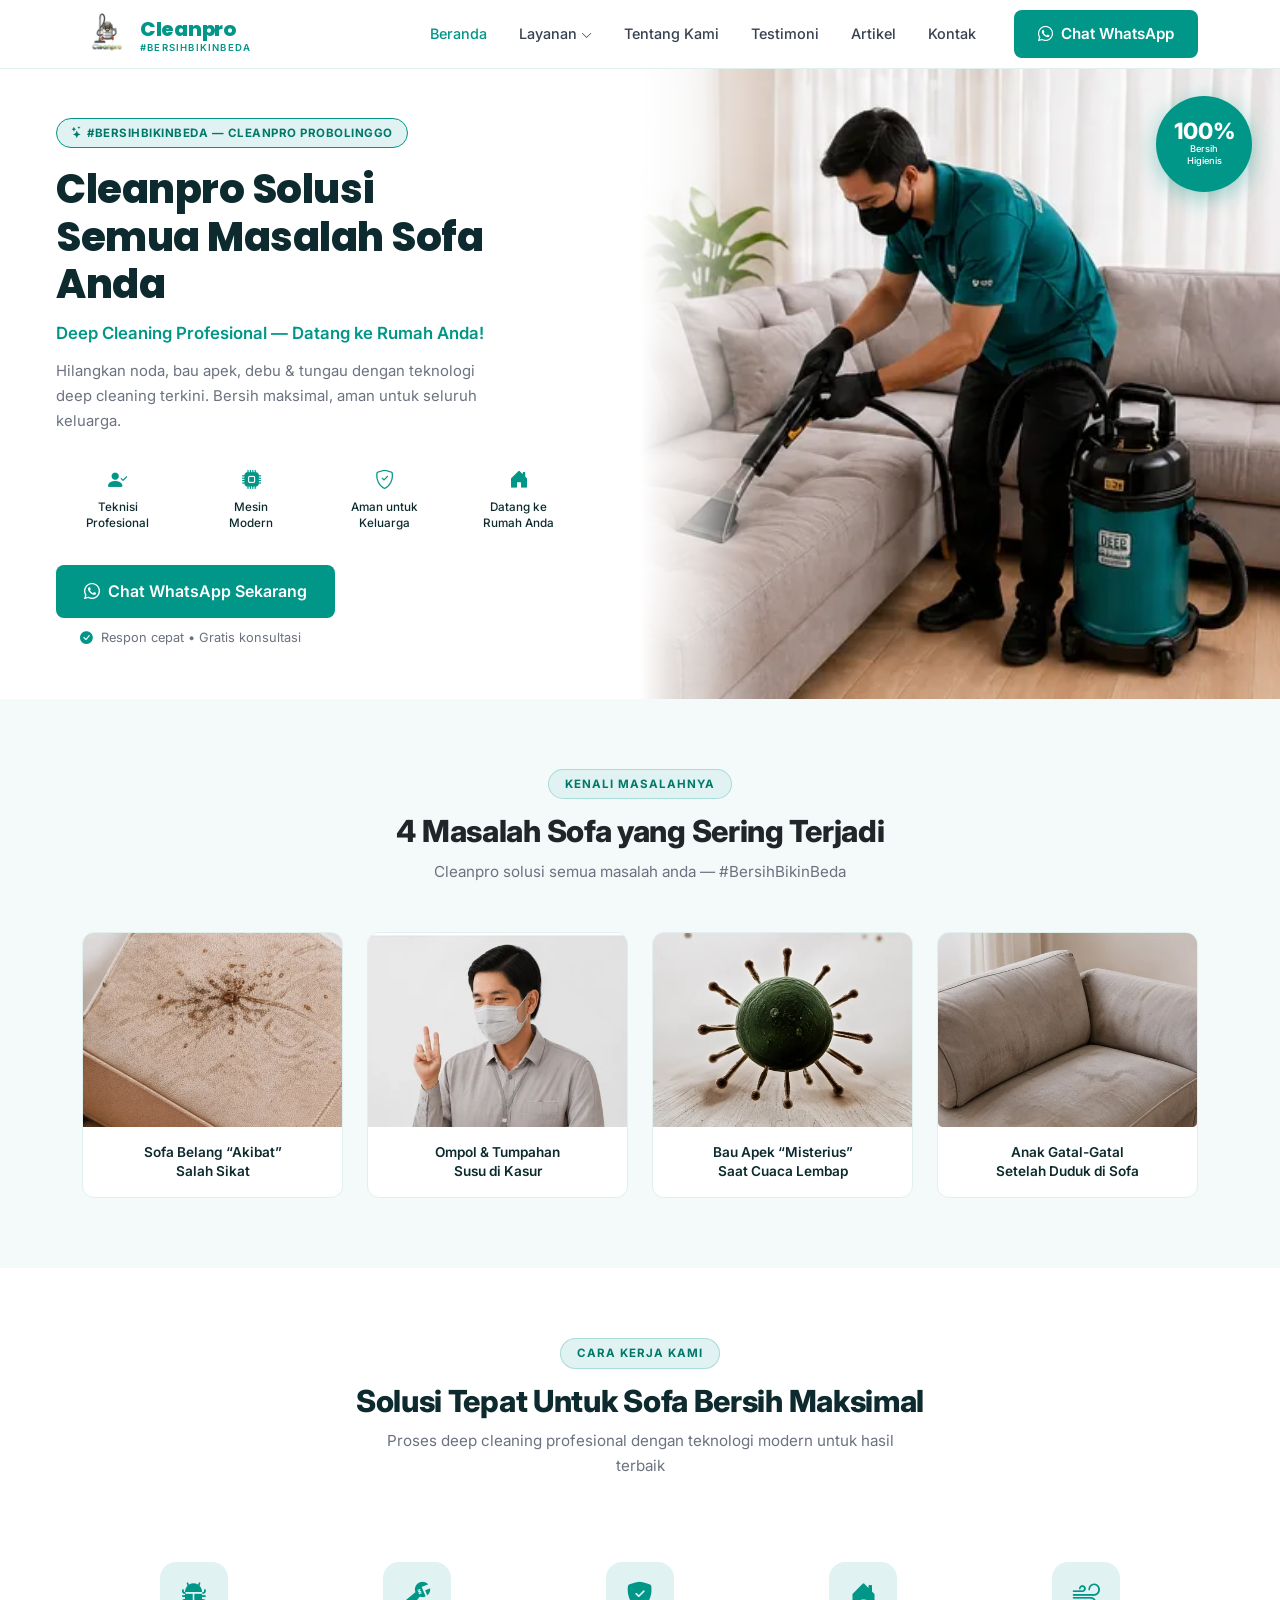
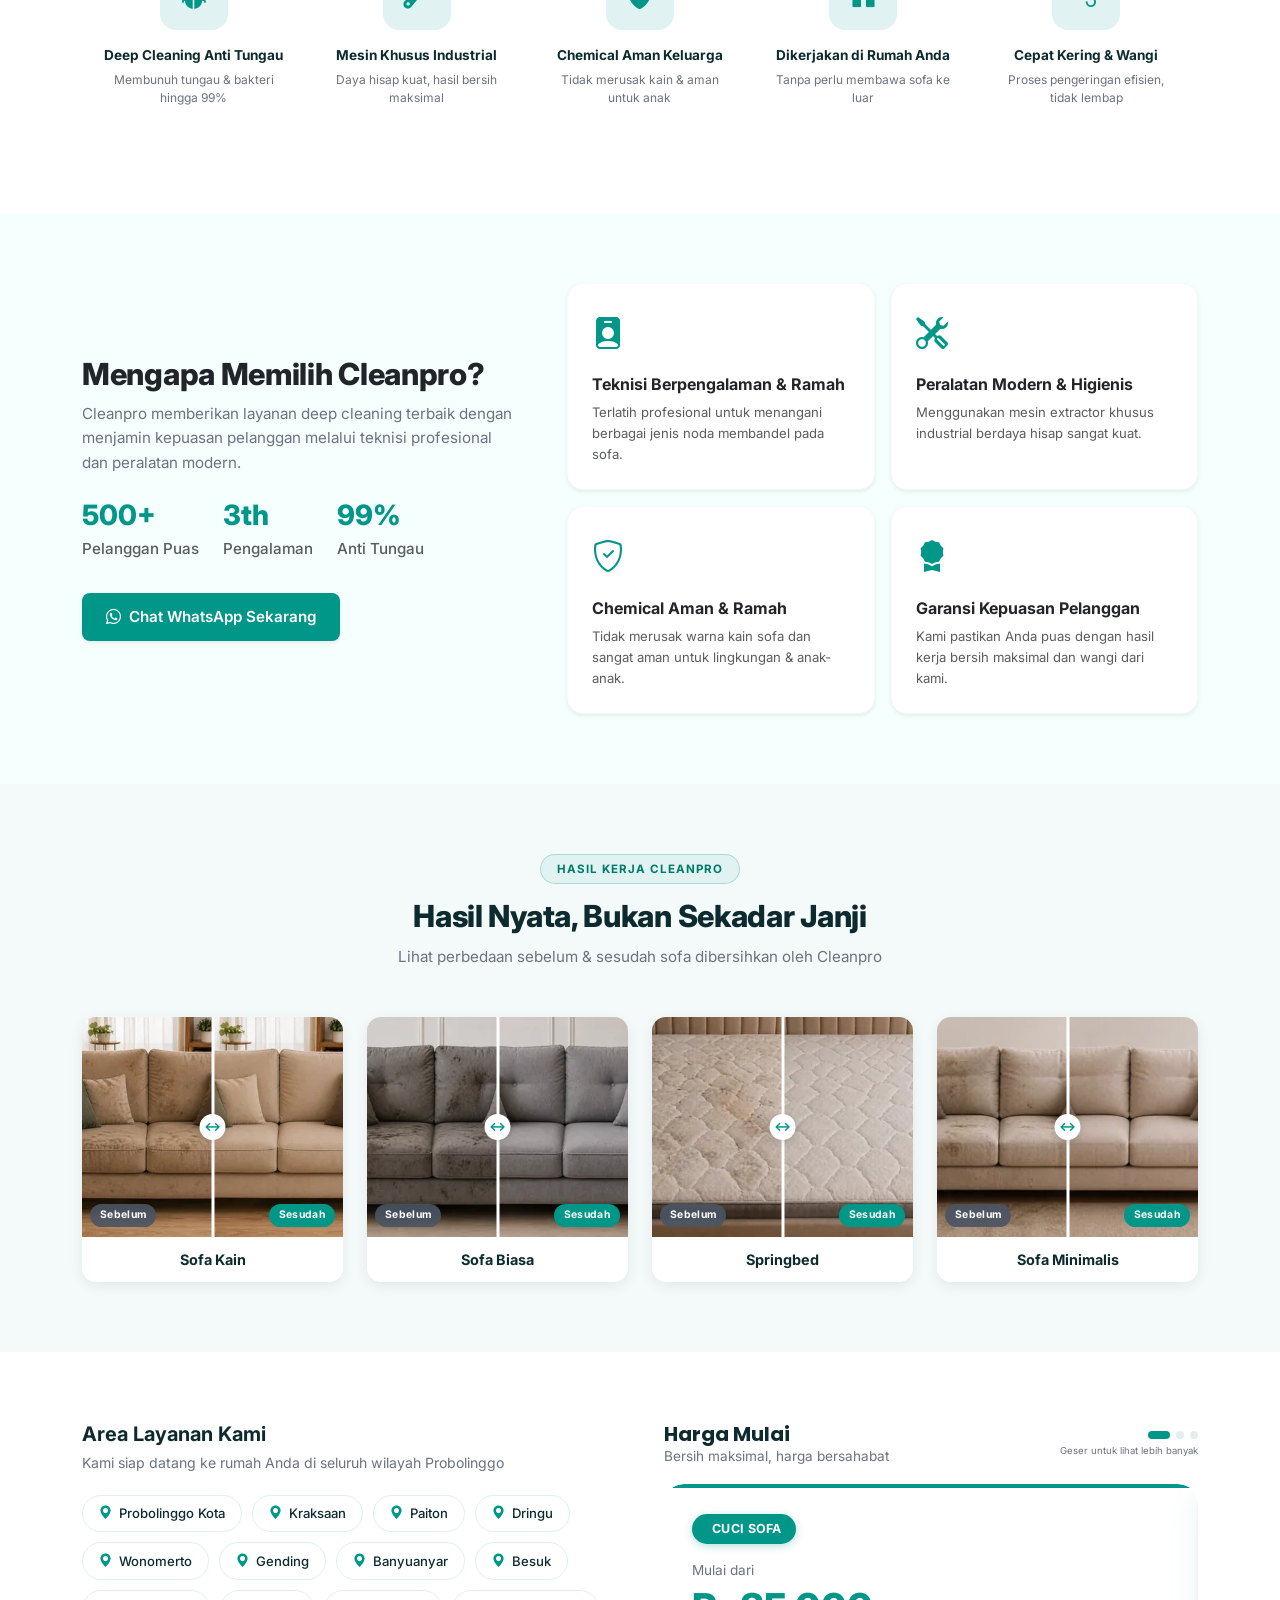
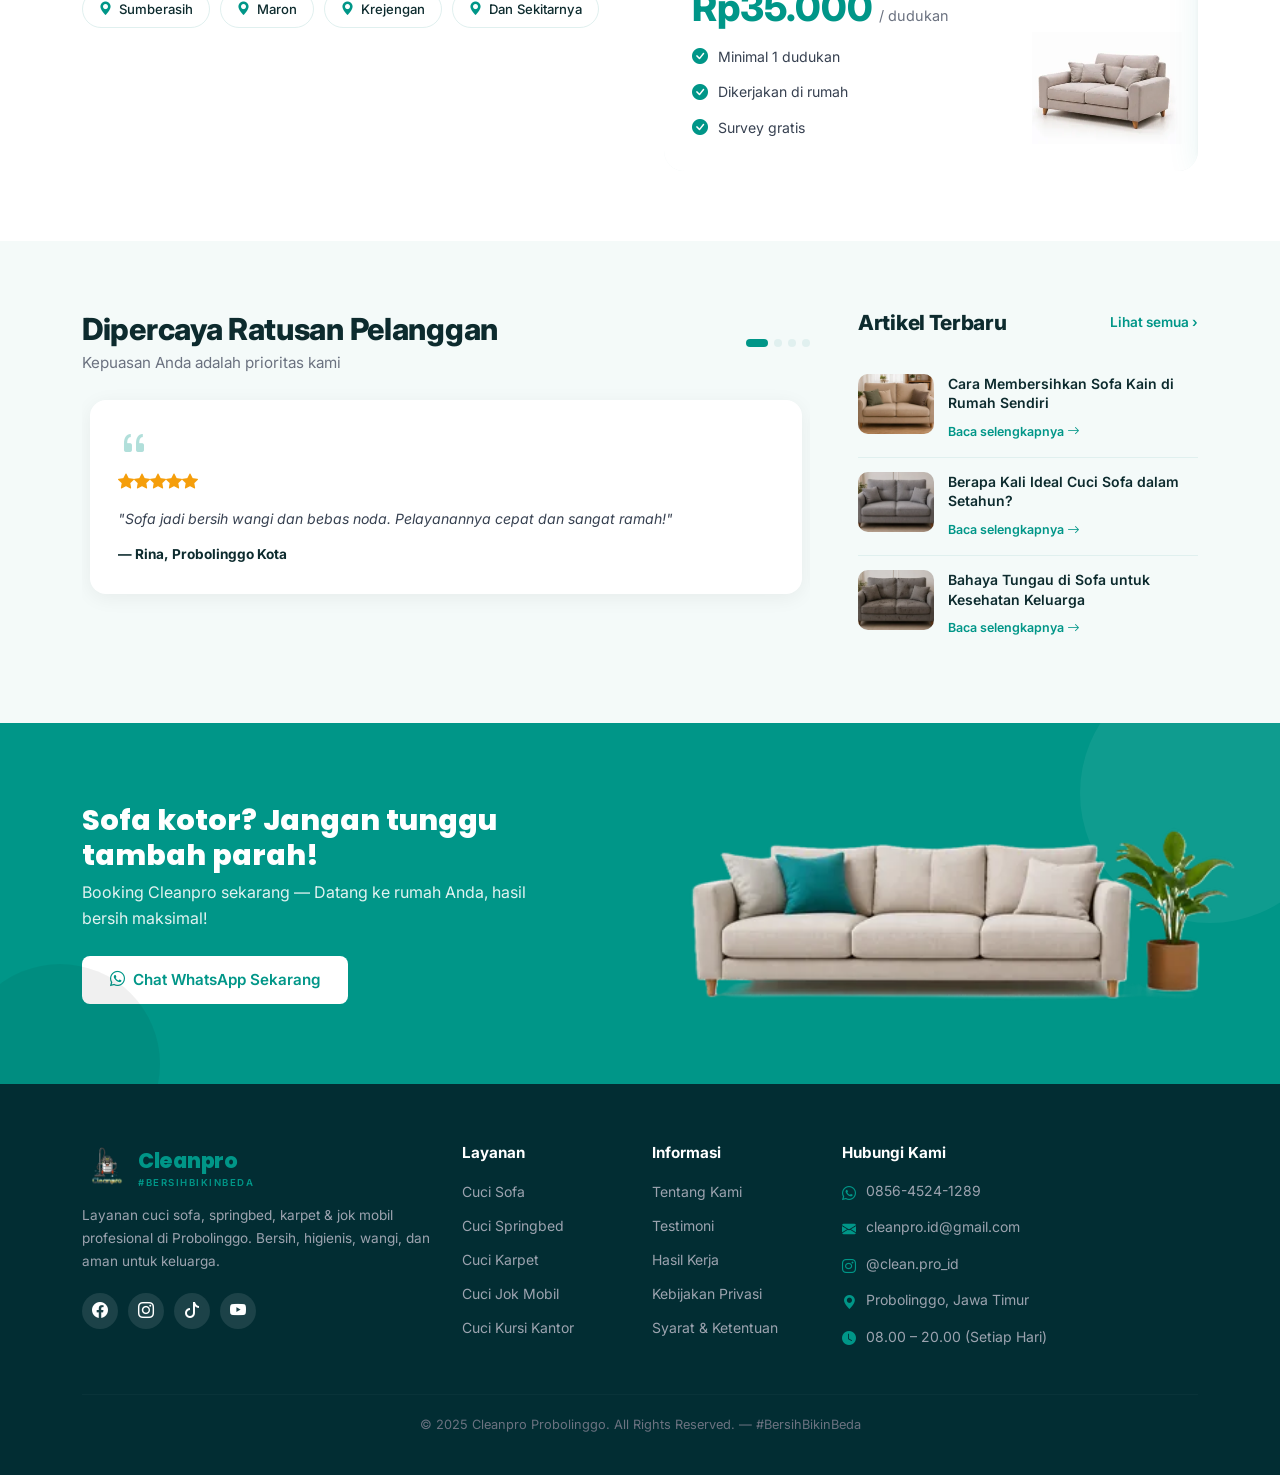
==== commit 0db19641: "add article and details" ====
--- a/index.html
+++ b/index.html
@@ -1,775 +1,1210 @@
-<!DOCTYPE html>
+<!doctype html>
 <html lang="id">
-
-<head>
-  <meta charset="UTF-8">
-  <meta name="viewport" content="width=device-width, initial-scale=1.0">
-  <meta name="description"
-    content="Cleanpro – Jasa cuci sofa &amp; springbed profesional di Probolinggo. Deep cleaning teknologi modern, datang ke rumah Anda. #BersihBikinBeda">
-  <meta name="keywords"
-    content="cleanpro, cuci sofa probolinggo, cuci springbed probolinggo, jasa cuci sofa, cuci karpet probolinggo, deep cleaning sofa">
-  <meta name="robots" content="index, follow">
-  <link rel="canonical" href="https://cleanpro.id/">
-  <meta name="author" content="Cleanpro">
-  <title>Cleanpro – Jasa Cuci Sofa &amp; Springbed No.1 Probolinggo</title>
-
-  <!-- Open Graph / Facebook -->
-  <meta property="og:type" content="website">
-  <meta property="og:url" content="https://cleanpro.id/">
-  <meta property="og:title" content="Cleanpro – Jasa Cuci Sofa &amp; Springbed No.1 Probolinggo">
-  <meta property="og:description"
-    content="Cleanpro – Jasa cuci sofa &amp; springbed profesional di Probolinggo. #BersihBikinBeda">
-  <meta property="og:image" content="https://cleanpro.id/assets/images/hero-section.webp">
-
-  <!-- Twitter -->
-  <meta property="twitter:card" content="summary_large_image">
-  <meta property="twitter:url" content="https://cleanpro.id/">
-  <meta property="twitter:title" content="Cleanpro – Jasa Cuci Sofa &amp; Springbed No.1 Probolinggo">
-  <meta property="twitter:description"
-    content="Cleanpro – Jasa cuci sofa &amp; springbed profesional di Probolinggo. #BersihBikinBeda">
-  <meta property="twitter:image" content="https://cleanpro.id/assets/images/hero-section.webp">
-
-
-
-  <!-- JSON-LD Structured Data for Local Business -->
-  <script type="application/ld+json">
-  {
-    "@context": "https://schema.org",
-    "@type": "LocalBusiness",
-    "name": "Cleanpro – Cuci Sofa Probolinggo",
-    "image": "https://cleanpro.id/assets/images/logo-ig.webp",
-    "description": "Cleanpro – Jasa cuci sofa & springbed profesional di Probolinggo. #BersihBikinBeda",
-    "@id": "https://cleanpro.id/",
-    "url": "https://cleanpro.id/",
-    "telephone": "+6285645241289",
-    "address": {
-      "@type": "PostalAddress",
-      "streetAddress": "Probolinggo",
-      "addressLocality": "Probolinggo",
-      "addressRegion": "Jawa Timur",
-      "addressCountry": "ID"
-    },
-    "priceRange": "Rp 50.000 - Rp 300.000",
-    "openingHoursSpecification": {
-      "@type": "OpeningHoursSpecification",
-      "dayOfWeek": [
-        "Monday",
-        "Tuesday",
-        "Wednesday",
-        "Thursday",
-        "Friday",
-        "Saturday",
-        "Sunday"
-      ],
-      "opens": "08:00",
-      "closes": "20:00"
-    }
-  }
-  </script>
-
-  <link rel="shortcut icon" href="assets/images/logo-ig.webp" type="image/x-icon">
-  <!-- Preconnect to Google Fonts -->
-  <link rel="preconnect" href="https://fonts.googleapis.com">
-  <link rel="preconnect" href="https://fonts.gstatic.com" crossorigin>
-  <link
-    href="https://fonts.googleapis.com/css2?family=Inter:wght@400;500;600;700;800&family=Poppins:wght@700;800;900&display=swap"
-    rel="stylesheet" media="print" onload="this.media='all'">
-
-  <!-- Preload Hero Images for LCP Optimization -->
-  <link rel="preload" href="assets/images/hero-section-mobile.webp" as="image" media="(max-width: 991.98px)"
-    fetchpriority="high">
-  <link rel="preload" href="assets/images/hero-section.webp" as="image" media="(min-width: 992px)" fetchpriority="high">
-
-  <!-- Bootstrap CSS (local) -->
-  <link rel="stylesheet" href="assets/bootstrap/css/bootstrap.min.css">
-  <!-- Bootstrap Icons (local) -->
-  <link rel="stylesheet" href="assets/bootstrap-icons-1.13.1/bootstrap-icons.min.css" media="print"
-    onload="this.media='all'">
-  <!-- Custom CSS -->
-  <link rel="stylesheet" href="assets/css/style.css">
-</head>
-
-<body>
-
-  <!-- ====================== NAVBAR ====================== -->
-  <nav class="site-navbar" aria-label="Main navigation">
-    <div class="container">
-      <div class="navbar-inner">
-
-        <!-- Brand -->
-        <a href="#" class="brand">
-          <div class="brand-logo-box" style="width:48px;height:48px;">
-            <img loading="eager" fetchpriority="high" src="assets/images/logo-ig.webp" width="48" height="48"
-              alt="Cleanpro Logo">
-          </div>
-          <div>
-            <div class="brand-text-main">Cleanpro</div>
-            <div class="brand-text-sub">#BersihBikinBeda</div>
-          </div>
-        </a>
-
-        <!-- Nav menu -->
-        <ul class="nav-menu">
-          <li><a href="#" class="active">Beranda</a></li>
-          <li class="dropdown-parent">
-            <a href="#layanan">Layanan <i class="bi bi-chevron-down" style="font-size:0.7rem"></i></a>
-            <ul class="dropdown-menu-custom list-unstyled">
+  <head>
+    <meta charset="UTF-8" />
+    <meta name="viewport" content="width=device-width, initial-scale=1.0" />
+    <meta
+      name="description"
+      content="Cleanpro – Jasa cuci sofa &amp; springbed profesional di Probolinggo. Deep cleaning teknologi modern, datang ke rumah Anda. #BersihBikinBeda"
+    />
+    <meta
+      name="keywords"
+      content="cleanpro, cuci sofa probolinggo, cuci springbed probolinggo, jasa cuci sofa, cuci karpet probolinggo, deep cleaning sofa"
+    />
+    <meta name="robots" content="index, follow" />
+    <link rel="canonical" href="https://cucisofaprobolinggo.vercel.app/" />
+    <meta name="author" content="Cleanpro" />
+    <title>Cleanpro – Jasa Cuci Sofa &amp; Springbed No.1 Probolinggo</title>
+
+    <!-- Open Graph / Facebook -->
+    <meta property="og:type" content="website" />
+    <meta property="og:url" content="https://cucisofaprobolinggo.vercel.app/" />
+    <meta
+      property="og:title"
+      content="Cleanpro – Jasa Cuci Sofa &amp; Springbed No.1 Probolinggo"
+    />
+    <meta
+      property="og:description"
+      content="Cleanpro – Jasa cuci sofa &amp; springbed profesional di Probolinggo. #BersihBikinBeda"
+    />
+    <meta
+      property="og:image"
+      content="https://cucisofaprobolinggo.vercel.app/assets/images/hero-section-mobile.webp"
+    />
+
+    <!-- Twitter -->
+    <meta property="twitter:card" content="summary_large_image" />
+    <meta
+      property="twitter:url"
+      content="https://cucisofaprobolinggo.vercel.app/"
+    />
+    <meta
+      property="twitter:title"
+      content="Cleanpro – Jasa Cuci Sofa &amp; Springbed No.1 Probolinggo"
+    />
+    <meta
+      property="twitter:description"
+      content="Cleanpro – Jasa cuci sofa &amp; springbed profesional di Probolinggo. #BersihBikinBeda"
+    />
+    <meta
+      property="twitter:image"
+      content="https://cucisofaprobolinggo.vercel.app/assets/images/hero-section.webp"
+    />
+
+    <!-- JSON-LD Structured Data for Local Business -->
+    <script type="application/ld+json">
+      {
+        "@context": "https://schema.org",
+        "@type": "LocalBusiness",
+        "name": "Cleanpro – Cuci Sofa Probolinggo",
+        "image": "https://cucisofaprobolinggo.vercel.app/assets/images/logo-ig.webp",
+        "description": "Cleanpro – Jasa cuci sofa & springbed profesional di Probolinggo. #BersihBikinBeda",
+        "@id": "https://cucisofaprobolinggo.vercel.app/",
+        "url": "https://cucisofaprobolinggo.vercel.app/",
+        "telephone": "+6285645241289",
+        "address": {
+          "@type": "PostalAddress",
+          "streetAddress": "Probolinggo",
+          "addressLocality": "Probolinggo",
+          "addressRegion": "Jawa Timur",
+          "addressCountry": "ID"
+        },
+        "priceRange": "Rp 50.000 - Rp 300.000",
+        "openingHoursSpecification": {
+          "@type": "OpeningHoursSpecification",
+          "dayOfWeek": [
+            "Monday",
+            "Tuesday",
+            "Wednesday",
+            "Thursday",
+            "Friday",
+            "Saturday",
+            "Sunday"
+          ],
+          "opens": "08:00",
+          "closes": "20:00"
+        }
+      }
+    </script>
+
+    <link
+      rel="shortcut icon"
+      href="assets/images/logo-ig.webp"
+      type="image/x-icon"
+    />
+    <!-- Preconnect to Google Fonts -->
+    <link rel="preconnect" href="https://fonts.googleapis.com" />
+    <link rel="preconnect" href="https://fonts.gstatic.com" crossorigin />
+    <link
+      href="https://fonts.googleapis.com/css2?family=Inter:wght@400;500;600;700;800&family=Poppins:wght@700;800;900&display=swap"
+      rel="stylesheet"
+      media="print"
+      onload="this.media = 'all'"
+    />
+
+    <!-- Preload Hero Images for LCP Optimization -->
+    <link
+      rel="preload"
+      href="assets/images/hero-section-mobile.webp"
+      as="image"
+      media="(max-width: 991.98px)"
+      fetchpriority="high"
+    />
+    <link
+      rel="preload"
+      href="assets/images/hero-section.webp"
+      as="image"
+      media="(min-width: 992px)"
+      fetchpriority="high"
+    />
+
+    <!-- Bootstrap CSS (local) -->
+    <link rel="stylesheet" href="assets/bootstrap/css/bootstrap.min.css" />
+    <!-- Bootstrap Icons (local) -->
+    <link
+      rel="stylesheet"
+      href="assets/bootstrap-icons-1.13.1/bootstrap-icons.min.css"
+      media="print"
+      onload="this.media = 'all'"
+    />
+    <!-- Custom CSS -->
+    <link rel="stylesheet" href="assets/css/style.css" />
+  </head>
+
+  <body>
+    <!-- ====================== NAVBAR ====================== -->
+    <nav class="site-navbar" aria-label="Main navigation">
+      <div class="container">
+        <div class="navbar-inner">
+          <!-- Brand -->
+          <a href="#" class="brand">
+            <div class="brand-logo-box" style="width: 48px; height: 48px">
+              <img
+                loading="eager"
+                fetchpriority="high"
+                src="assets/images/logo-ig.webp"
+                width="48"
+                height="48"
+                alt="Cleanpro Logo"
+              />
+            </div>
+            <div>
+              <div class="brand-text-main">Cleanpro</div>
+              <div class="brand-text-sub">#BersihBikinBeda</div>
+            </div>
+          </a>
+
+          <!-- Nav menu -->
+          <ul class="nav-menu">
+            <li><a href="#" class="active">Beranda</a></li>
+            <li class="dropdown-parent">
+              <a href="#layanan"
+                >Layanan
+                <i class="bi bi-chevron-down" style="font-size: 0.7rem"></i
+              ></a>
+              <ul class="dropdown-menu-custom list-unstyled">
+                <li><a href="#layanan">Cuci Sofa</a></li>
+                <li><a href="#layanan">Cuci Springbed</a></li>
+                <li><a href="#layanan">Cuci Karpet</a></li>
+                <li><a href="#layanan">Cuci Jok Mobil</a></li>
+              </ul>
+            </li>
+            <li><a href="#mengapa-kami">Tentang Kami</a></li>
+            <li><a href="#testimoni">Testimoni</a></li>
+
+            <li><a href="/artikel">Artikel</a></li>
+            <li><a href="#kontak">Kontak</a></li>
+          </ul>
+
+          <!-- CTA -->
+          <a
+            href="https://wa.me/628564524-1289"
+            class="btn-teal d-none d-lg-inline-flex"
+          >
+            <i class="bi bi-whatsapp"></i> Chat WhatsApp
+          </a>
+          <button
+            class="hamburger"
+            id="hamburgerBtn"
+            aria-label="Toggle navigation menu"
+          >
+            <i class="bi bi-list"></i>
+          </button>
+        </div>
+      </div>
+    </nav>
+
+    <!-- ====================== HERO ====================== -->
+    <main>
+      <section class="hero-section">
+        <div class="hero-inner">
+          <!-- Left: Text -->
+          <div class="hero-text-col">
+            <div class="hero-text-content pt-0 pt-md-auto">
+              <!-- Group atas: badge, judul, subtitle, deskripsi -->
+              <div class="hero-top">
+                <span class="hero-badge"
+                  ><i class="bi bi-stars"></i> #BersihBikinBeda &mdash; Cleanpro
+                  Probolinggo</span
+                >
+                <h1 class="hero-title">
+                  Cleanpro Solusi<br />Semua Masalah Sofa Anda
+                </h1>
+                <p class="hero-subtitle">
+                  Deep Cleaning Profesional &mdash; Datang ke Rumah Anda!
+                </p>
+                <p class="hero-desc">
+                  Hilangkan noda, bau apek, debu &amp; tungau dengan teknologi
+                  deep cleaning terkini. Bersih maksimal, aman untuk seluruh
+                  keluarga.
+                </p>
+              </div>
+
+              <!-- CTA -->
+              <div class="hero-cta">
+                <a
+                  href="https://wa.me/6285645241289"
+                  class="btn-teal justify-content-center"
+                >
+                  <i class="bi bi-whatsapp"></i> Chat WhatsApp Sekarang
+                </a>
+                <p class="cta-note ps-md-4 ps-0">
+                  <i class="bi bi-check-circle-fill"></i> Respon cepat &bull;
+                  Gratis konsultasi
+                </p>
+              </div>
+
+              <!-- Feature chips -->
+              <div class="hero-features">
+                <div class="feature-chip">
+                  <i class="bi bi-person-check-fill"></i
+                  ><span>Teknisi<br />Profesional</span>
+                </div>
+                <div class="feature-chip">
+                  <i class="bi bi-cpu-fill"></i><span>Mesin<br />Modern</span>
+                </div>
+                <div class="feature-chip">
+                  <i class="bi bi-shield-check"></i
+                  ><span>Aman untuk<br />Keluarga</span>
+                </div>
+                <div class="feature-chip">
+                  <i class="bi bi-house-door-fill"></i
+                  ><span>Datang ke<br />Rumah Anda</span>
+                </div>
+              </div>
+            </div>
+          </div>
+
+          <!-- Right: Image -->
+          <div class="hero-img-col">
+            <div class="hero-img-wrapper">
+              <picture>
+                <source
+                  media="(max-width: 991.98px)"
+                  srcset="assets/images/hero-section-mobile.webp"
+                />
+                <img
+                  src="assets/images/hero-section.webp"
+                  width="1200"
+                  height="599"
+                  alt="Teknisi Cleanpro cuci sofa profesional Probolinggo"
+                  loading="eager"
+                />
+              </picture>
+              <div class="badge-float">
+                <span class="pct">100%</span>
+                <span class="lbl">Bersih<br />Higienis</span>
+              </div>
+            </div>
+          </div>
+        </div>
+      </section>
+
+      <!-- ====================== MASALAH SOFA ====================== -->
+      <section
+        class="section-pad problems-section"
+        id="masalah"
+        style="background-color: var(--bg-gray)"
+      >
+        <div class="container">
+          <div class="section-header text-center mb-5">
+            <span class="section-eyebrow">Kenali Masalahnya</span>
+            <h2 class="section-title text-dark">
+              4 Masalah Sofa yang Sering Terjadi
+            </h2>
+            <p class="section-desc">
+              Cleanpro solusi semua masalah anda &mdash; #BersihBikinBeda
+            </p>
+          </div>
+
+          <div class="row g-4 justify-content-center">
+            <!-- Card 1 -->
+            <div class="col-6 col-lg-3">
+              <div class="problem-card-new">
+                <div class="problem-img-wrap">
+                  <img
+                    loading="lazy"
+                    src="assets/images/card-1.webp"
+                    alt="Sofa belang akibat salah sikat"
+                  />
+                </div>
+                <div class="problem-text-box">
+                  <h6>Sofa Belang &ldquo;Akibat&rdquo;<br />Salah Sikat</h6>
+                </div>
+              </div>
+            </div>
+            <!-- Card 2 -->
+            <div class="col-6 col-lg-3">
+              <div class="problem-card-new">
+                <div class="problem-img-wrap">
+                  <img
+                    loading="lazy"
+                    src="assets/images/card-2.webp"
+                    alt="Ompol dan tumpahan susu di kasur"
+                  />
+                </div>
+                <div class="problem-text-box">
+                  <h6>Ompol &amp; Tumpahan<br />Susu di Kasur</h6>
+                </div>
+              </div>
+            </div>
+            <!-- Card 3 -->
+            <div class="col-6 col-lg-3">
+              <div class="problem-card-new">
+                <div class="problem-img-wrap">
+                  <img
+                    loading="lazy"
+                    src="assets/images/card-3.webp"
+                    alt="Bau apek saat cuaca lembap"
+                  />
+                </div>
+                <div class="problem-text-box">
+                  <h6>
+                    Bau Apek &ldquo;Misterius&rdquo;<br />Saat Cuaca Lembap
+                  </h6>
+                </div>
+              </div>
+            </div>
+            <!-- Card 4 -->
+            <div class="col-6 col-lg-3">
+              <div class="problem-card-new">
+                <div class="problem-img-wrap">
+                  <img
+                    loading="lazy"
+                    src="assets/images/card-4.webp"
+                    alt="Anak gatal-gatal setelah duduk di sofa"
+                  />
+                </div>
+                <div class="problem-text-box">
+                  <h6>Anak Gatal-Gatal<br />Setelah Duduk di Sofa</h6>
+                </div>
+              </div>
+            </div>
+          </div>
+        </div>
+      </section>
+
+      <!-- ====================== SOLUSI ====================== -->
+      <section
+        class="section-pad solutions-section"
+        id="solusi"
+        style="background-color: #ffffff"
+      >
+        <div class="container">
+          <div class="section-header">
+            <span class="section-eyebrow">Cara Kerja Kami</span>
+            <h2 class="section-title">
+              Solusi Tepat Untuk Sofa Bersih Maksimal
+            </h2>
+            <p class="section-desc">
+              Proses deep cleaning profesional dengan teknologi modern untuk
+              hasil terbaik
+            </p>
+          </div>
+          <div class="solutions-grid">
+            <div class="solution-item">
+              <div class="solution-icon"><i class="bi bi-bug-fill"></i></div>
+              <h6>Deep Cleaning Anti Tungau</h6>
+              <p>Membunuh tungau &amp; bakteri hingga 99%</p>
+            </div>
+            <div class="solution-item">
+              <div class="solution-icon">
+                <i class="bi bi-wrench-adjustable"></i>
+              </div>
+              <h6>Mesin Khusus Industrial</h6>
+              <p>Daya hisap kuat, hasil bersih maksimal</p>
+            </div>
+            <div class="solution-item">
+              <div class="solution-icon">
+                <i class="bi bi-shield-fill-check"></i>
+              </div>
+              <h6>Chemical Aman Keluarga</h6>
+              <p>Tidak merusak kain &amp; aman untuk anak</p>
+            </div>
+            <div class="solution-item">
+              <div class="solution-icon">
+                <i class="bi bi-house-door-fill"></i>
+              </div>
+              <h6>Dikerjakan di Rumah Anda</h6>
+              <p>Tanpa perlu membawa sofa ke luar</p>
+            </div>
+            <div class="solution-item">
+              <div class="solution-icon"><i class="bi bi-wind"></i></div>
+              <h6>Cepat Kering &amp; Wangi</h6>
+              <p>Proses pengeringan efisien, tidak lembap</p>
+            </div>
+          </div>
+        </div>
+      </section>
+
+      <!-- ====================== MENGAPA MEMILIH KAMI ====================== -->
+      <section
+        class="section-pad whyus-section"
+        id="mengapa-kami"
+        style="background: var(--teal-xlight)"
+      >
+        <div class="container">
+          <div class="row align-items-center g-4 g-lg-5">
+            <div class="col-lg-5">
+              <h2 class="section-title text-dark">Mengapa Memilih Cleanpro?</h2>
+              <p class="section-desc mx-0 text-start mb-4">
+                Cleanpro memberikan layanan deep cleaning terbaik dengan
+                menjamin kepuasan pelanggan melalui teknisi profesional dan
+                peralatan modern.
+              </p>
+              <div class="d-flex gap-4 mb-4">
+                <div>
+                  <h3 class="fw-800 text-teal mb-1">500+</h3>
+                  <p
+                    class="mb-0 text-muted"
+                    style="font-size: 0.95rem; font-weight: 500"
+                  >
+                    Pelanggan Puas
+                  </p>
+                </div>
+                <div>
+                  <h3 class="fw-800 text-teal mb-1">3th</h3>
+                  <p
+                    class="mb-0 text-muted"
+                    style="font-size: 0.95rem; font-weight: 500"
+                  >
+                    Pengalaman
+                  </p>
+                </div>
+                <div>
+                  <h3 class="fw-800 text-teal mb-1">99%</h3>
+                  <p
+                    class="mb-0 text-muted"
+                    style="font-size: 0.95rem; font-weight: 500"
+                  >
+                    Anti Tungau
+                  </p>
+                </div>
+              </div>
+              <a
+                href="https://wa.me/6285645241289"
+                class="btn-teal shadow-sm d-none d-lg-inline-flex mt-2"
+              >
+                <i class="bi bi-whatsapp"></i> Chat WhatsApp Sekarang
+              </a>
+            </div>
+            <div class="col-lg-7">
+              <div class="row g-3">
+                <div class="col-md-6">
+                  <div
+                    class="bg-white p-4 rounded-4 h-100 shadow-sm border border-light"
+                  >
+                    <i
+                      class="bi bi-person-badge-fill text-teal fs-2 mb-3 d-inline-block"
+                    ></i>
+                    <h6 class="fw-bold text-dark">
+                      Teknisi Berpengalaman &amp; Ramah
+                    </h6>
+                    <p class="text-muted small mb-0">
+                      Terlatih profesional untuk menangani berbagai jenis noda
+                      membandel pada sofa.
+                    </p>
+                  </div>
+                </div>
+                <div class="col-md-6">
+                  <div
+                    class="bg-white p-4 rounded-4 h-100 shadow-sm border border-light"
+                  >
+                    <i
+                      class="bi bi-tools text-teal fs-2 mb-3 d-inline-block"
+                    ></i>
+                    <h6 class="fw-bold text-dark">
+                      Peralatan Modern &amp; Higienis
+                    </h6>
+                    <p class="text-muted small mb-0">
+                      Menggunakan mesin extractor khusus industrial berdaya
+                      hisap sangat kuat.
+                    </p>
+                  </div>
+                </div>
+                <div class="col-md-6">
+                  <div
+                    class="bg-white p-4 rounded-4 h-100 shadow-sm border border-light"
+                  >
+                    <i
+                      class="bi bi-shield-check text-teal fs-2 mb-3 d-inline-block"
+                    ></i>
+                    <h6 class="fw-bold text-dark">Chemical Aman &amp; Ramah</h6>
+                    <p class="text-muted small mb-0">
+                      Tidak merusak warna kain sofa dan sangat aman untuk
+                      lingkungan &amp; anak-anak.
+                    </p>
+                  </div>
+                </div>
+                <div class="col-md-6">
+                  <div
+                    class="bg-white p-4 rounded-4 h-100 shadow-sm border border-light"
+                  >
+                    <i
+                      class="bi bi-award-fill text-teal fs-2 mb-3 d-inline-block"
+                    ></i>
+                    <h6 class="fw-bold text-dark">
+                      Garansi Kepuasan Pelanggan
+                    </h6>
+                    <p class="text-muted small mb-0">
+                      Kami pastikan Anda puas dengan hasil kerja bersih maksimal
+                      dan wangi dari kami.
+                    </p>
+                  </div>
+                </div>
+              </div>
+              <div class="mt-4 d-lg-none">
+                <a
+                  href="https://wa.me/6285645241289"
+                  class="btn-teal w-100 justify-content-center shadow-sm"
+                >
+                  <i class="bi bi-whatsapp"></i> Chat WhatsApp Sekarang
+                </a>
+              </div>
+            </div>
+          </div>
+        </div>
+      </section>
+
+      <!-- ====================== HASIL NYATA (BEFORE-AFTER) ====================== -->
+      <section class="section-pad results-section" id="hasil">
+        <div class="container">
+          <div class="section-header">
+            <span class="section-eyebrow">Hasil Kerja Cleanpro</span>
+            <h2 class="section-title">Hasil Nyata, Bukan Sekadar Janji</h2>
+            <p class="section-desc">
+              Lihat perbedaan sebelum &amp; sesudah sofa dibersihkan oleh
+              Cleanpro
+            </p>
+          </div>
+          <div class="row g-4">
+            <!-- Sofa Kain -->
+            <div class="col-6 col-lg-3">
+              <div class="ba-card">
+                <div class="ba-split-wrap">
+                  <img
+                    loading="lazy"
+                    src="assets/images/sofa-kain-kotor.webp"
+                    alt="Sofa Kain Sebelum"
+                  />
+                  <img
+                    loading="lazy"
+                    src="assets/images/sofa-kain-bersih.webp"
+                    alt="Sofa Kain Sesudah"
+                  />
+                  <div class="ba-divider"></div>
+                  <span class="ba-label before">Sebelum</span>
+                  <span class="ba-label after">Sesudah</span>
+                </div>
+                <div class="ba-card-body">
+                  <h6>Sofa Kain</h6>
+                </div>
+              </div>
+            </div>
+            <!-- Sofa Biasa -->
+            <div class="col-6 col-lg-3">
+              <div class="ba-card">
+                <div class="ba-split-wrap">
+                  <img
+                    loading="lazy"
+                    src="assets/images/sofa-kotor.webp"
+                    alt="Sofa Sebelum"
+                  />
+                  <img
+                    loading="lazy"
+                    src="assets/images/sofa-bersih.webp"
+                    alt="Sofa Sesudah"
+                  />
+                  <div class="ba-divider"></div>
+                  <span class="ba-label before">Sebelum</span>
+                  <span class="ba-label after">Sesudah</span>
+                </div>
+                <div class="ba-card-body">
+                  <h6>Sofa Biasa</h6>
+                </div>
+              </div>
+            </div>
+            <!-- Springbed -->
+            <div class="col-6 col-lg-3">
+              <div class="ba-card">
+                <div class="ba-split-wrap">
+                  <img
+                    loading="lazy"
+                    src="assets/images/springbed-kotor.webp"
+                    alt="Springbed Sebelum"
+                  />
+                  <img
+                    loading="lazy"
+                    src="assets/images/springbed-bersih.webp"
+                    alt="Springbed Sesudah"
+                  />
+                  <div class="ba-divider"></div>
+                  <span class="ba-label before">Sebelum</span>
+                  <span class="ba-label after">Sesudah</span>
+                </div>
+                <div class="ba-card-body">
+                  <h6>Springbed</h6>
+                </div>
+              </div>
+            </div>
+            <!-- Sofa Minimalis -->
+            <div class="col-6 col-lg-3">
+              <div class="ba-card">
+                <div class="ba-split-wrap">
+                  <img
+                    loading="lazy"
+                    src="assets/images/sofa-minimalis-kotor.webp"
+                    alt="Sofa Minimalis Sebelum"
+                  />
+                  <img
+                    loading="lazy"
+                    src="assets/images/sofa-minimalis-bersih.webp"
+                    alt="Sofa Minimalis Sesudah"
+                  />
+                  <div class="ba-divider"></div>
+                  <span class="ba-label before">Sebelum</span>
+                  <span class="ba-label after">Sesudah</span>
+                </div>
+                <div class="ba-card-body">
+                  <h6>Sofa Minimalis</h6>
+                </div>
+              </div>
+            </div>
+          </div>
+        </div>
+      </section>
+
+      <!-- ====================== AREA & HARGA ====================== -->
+      <section class="section-pad areaprice-section" id="area">
+        <div class="container">
+          <div class="row g-4 g-lg-5 align-items-start">
+            <!-- Area Layanan -->
+            <div class="col-lg-6 area-block">
+              <h4>Area Layanan Kami</h4>
+              <p class="sub">
+                Kami siap datang ke rumah Anda di seluruh wilayah Probolinggo
+              </p>
+              <div class="area-tags">
+                <span class="area-tag"
+                  ><i class="bi bi-geo-alt-fill"></i>Probolinggo Kota</span
+                >
+                <span class="area-tag"
+                  ><i class="bi bi-geo-alt-fill"></i>Kraksaan</span
+                >
+                <span class="area-tag"
+                  ><i class="bi bi-geo-alt-fill"></i>Paiton</span
+                >
+                <span class="area-tag"
+                  ><i class="bi bi-geo-alt-fill"></i>Dringu</span
+                >
+                <span class="area-tag"
+                  ><i class="bi bi-geo-alt-fill"></i>Wonomerto</span
+                >
+                <span class="area-tag"
+                  ><i class="bi bi-geo-alt-fill"></i>Gending</span
+                >
+                <span class="area-tag"
+                  ><i class="bi bi-geo-alt-fill"></i>Banyuanyar</span
+                >
+                <span class="area-tag"
+                  ><i class="bi bi-geo-alt-fill"></i>Besuk</span
+                >
+                <span class="area-tag"
+                  ><i class="bi bi-geo-alt-fill"></i>Sumberasih</span
+                >
+                <span class="area-tag"
+                  ><i class="bi bi-geo-alt-fill"></i>Maron</span
+                >
+                <span class="area-tag"
+                  ><i class="bi bi-geo-alt-fill"></i>Krejengan</span
+                >
+                <span class="area-tag"
+                  ><i class="bi bi-geo-alt-fill"></i>Dan Sekitarnya</span
+                >
+              </div>
+            </div>
+
+            <!-- Harga — Carousel -->
+            <div class="col-lg-6 price-block">
+              <div
+                class="d-flex justify-content-between align-items-center mb-3"
+              >
+                <div>
+                  <h4
+                    class="mb-0"
+                    style="font-family: &quot;Poppins&quot;, sans-serif"
+                  >
+                    Harga Mulai
+                  </h4>
+                  <p class="sub mb-0" style="font-size: 0.85rem">
+                    Bersih maksimal, harga bersahabat
+                  </p>
+                </div>
+                <!-- Dots indicator -->
+                <div class="d-flex flex-column align-items-end gap-1">
+                  <div class="price-carousel-dots" id="priceCarouselDots">
+                    <span class="pdot active" data-idx="0"></span>
+                    <span class="pdot" data-idx="1"></span>
+                    <span class="pdot" data-idx="2"></span>
+                  </div>
+                  <span style="font-size: 0.6rem; color: var(--text-muted)"
+                    >Geser untuk lihat lebih banyak</span
+                  >
+                </div>
+              </div>
+
+              <!-- Carousel wrapper -->
+              <div class="price-carousel-wrap mt-3">
+                <div class="price-carousel" id="priceCarousel">
+                  <!-- Slide 1: Cuci Sofa -->
+                  <div
+                    class="price-card price-slide"
+                    style="position: relative; overflow: hidden"
+                  >
+                    <div class="price-slide-label">
+                      <i class="bi bi-couch-fill"></i> Cuci Sofa
+                    </div>
+                    <div
+                      class="d-flex justify-content-between align-items-end price-slide-inner"
+                    >
+                      <div>
+                        <p class="price-from">Mulai dari</p>
+                        <div class="d-flex align-items-baseline">
+                          <span class="price-amount">Rp35.000</span>
+                          <span class="price-per">/ dudukan</span>
+                        </div>
+                        <ul class="price-benefits mt-3 mb-0">
+                          <li>
+                            <i class="bi bi-check-circle-fill"></i> Minimal 1
+                            dudukan
+                          </li>
+                          <li>
+                            <i class="bi bi-check-circle-fill"></i> Dikerjakan
+                            di rumah
+                          </li>
+                          <li>
+                            <i class="bi bi-check-circle-fill"></i> Survey
+                            gratis
+                          </li>
+                        </ul>
+                      </div>
+                      <img
+                        loading="lazy"
+                        src="assets/images/sofa.webp"
+                        alt="Cuci Sofa"
+                        class="price-slide-img"
+                        style="object-fit: contain"
+                      />
+                    </div>
+                  </div>
+
+                  <!-- Slide 2: Cuci Springbed -->
+                  <div
+                    class="price-card price-slide"
+                    style="position: relative; overflow: hidden"
+                  >
+                    <div class="price-slide-label">
+                      <i class="bi bi-stars"></i> Cuci Springbed
+                    </div>
+                    <div
+                      class="d-flex justify-content-between align-items-end price-slide-inner"
+                    >
+                      <div>
+                        <p class="price-from">Mulai dari</p>
+                        <div class="d-flex align-items-baseline">
+                          <span class="price-amount">Rp120.000</span>
+                          <span class="price-per">/ kasur</span>
+                        </div>
+                        <ul class="price-benefits mt-3 mb-0">
+                          <li>
+                            <i class="bi bi-check-circle-fill"></i> UK 120×200
+                            s/d 160×200
+                          </li>
+                          <li>
+                            <i class="bi bi-check-circle-fill"></i> Deep
+                            cleaning anti tungau
+                          </li>
+                          <li>
+                            <i class="bi bi-check-circle-fill"></i> Dikerjakan
+                            di rumah
+                          </li>
+                        </ul>
+                      </div>
+                      <img
+                        loading="lazy"
+                        src="assets/images/kasur.webp"
+                        alt="Cuci Springbed"
+                        class="price-slide-img"
+                        style="object-position: top"
+                      />
+                    </div>
+                  </div>
+
+                  <!-- Slide 3: Cuci Jok Mobil -->
+                  <div
+                    class="price-card price-slide"
+                    style="position: relative; overflow: hidden"
+                  >
+                    <div class="price-slide-label">
+                      <i class="bi bi-car-front-fill"></i> Cuci Jok Mobil
+                    </div>
+                    <div
+                      class="d-flex justify-content-between align-items-end price-slide-inner"
+                    >
+                      <div>
+                        <p class="price-from">Mulai dari</p>
+                        <div class="d-flex align-items-baseline">
+                          <span class="price-amount">Rp35.000</span>
+                          <span class="price-per">/ jok</span>
+                        </div>
+                        <ul class="price-benefits mt-3 mb-0">
+                          <li>
+                            <i class="bi bi-check-circle-fill"></i> Semua jenis
+                            jok
+                          </li>
+                          <li>
+                            <i class="bi bi-check-circle-fill"></i> Bersih,
+                            wangi, anti jamur
+                          </li>
+                          <li>
+                            <i class="bi bi-check-circle-fill"></i> Survey
+                            gratis
+                          </li>
+                        </ul>
+                      </div>
+                      <img
+                        loading="lazy"
+                        src="assets/images/jok-mobile-one.webp"
+                        alt="Cuci Jok Mobil"
+                        class="price-slide-img"
+                        style="object-position: center"
+                      />
+                    </div>
+                  </div>
+                </div>
+                <!-- /.price-carousel -->
+              </div>
+              <!-- /.price-carousel-wrap -->
+            </div>
+          </div>
+        </div>
+      </section>
+
+      <!-- ====================== TESTIMONI & ARTIKEL ====================== -->
+      <section class="section-pad testi-art-section" id="testimoni">
+        <div class="container">
+          <div class="row g-4 g-lg-5">
+            <!-- Testimoni -->
+            <div class="col-lg-8">
+              <div
+                class="d-flex justify-content-between align-items-center mb-4"
+              >
+                <div>
+                  <h3 class="section-title mb-1" style="text-align: left">
+                    Dipercaya Ratusan Pelanggan
+                  </h3>
+                  <p class="section-desc" style="text-align: left; margin: 0">
+                    Kepuasan Anda adalah prioritas kami
+                  </p>
+                </div>
+                <!-- Dots -->
+                <div class="testi-carousel-dots" id="testiDots">
+                  <span class="tdot active" data-idx="0"></span>
+                  <span class="tdot" data-idx="1"></span>
+                  <span class="tdot" data-idx="2"></span>
+                  <span class="tdot" data-idx="3"></span>
+                </div>
+              </div>
+
+              <!-- Carousel wrapper -->
+              <div class="testi-carousel-wrap">
+                <div class="testi-carousel" id="testiCarousel">
+                  <!-- Slide 1 -->
+                  <div class="testi-slide">
+                    <div class="testi-card">
+                      <div class="testi-quote"><i class="bi bi-quote"></i></div>
+                      <div class="testi-stars">
+                        <i class="bi bi-star-fill"></i
+                        ><i class="bi bi-star-fill"></i
+                        ><i class="bi bi-star-fill"></i
+                        ><i class="bi bi-star-fill"></i
+                        ><i class="bi bi-star-fill"></i>
+                      </div>
+                      <p class="testi-text">
+                        "Sofa jadi bersih wangi dan bebas noda. Pelayanannya
+                        cepat dan sangat ramah!"
+                      </p>
+                      <p class="testi-author mb-0">— Rina, Probolinggo Kota</p>
+                    </div>
+                  </div>
+
+                  <!-- Slide 2 -->
+                  <div class="testi-slide">
+                    <div class="testi-card">
+                      <div class="testi-quote"><i class="bi bi-quote"></i></div>
+                      <div class="testi-stars">
+                        <i class="bi bi-star-fill"></i
+                        ><i class="bi bi-star-fill"></i
+                        ><i class="bi bi-star-fill"></i
+                        ><i class="bi bi-star-fill"></i
+                        ><i class="bi bi-star-fill"></i>
+                      </div>
+                      <p class="testi-text">
+                        "Hasilnya memuaskan, seperti baru lagi. Pokoknya
+                        Recommended banget!"
+                      </p>
+                      <p class="testi-author mb-0">— Ahmad, Kraksaan</p>
+                    </div>
+                  </div>
+
+                  <!-- Slide 3 -->
+                  <div class="testi-slide">
+                    <div class="testi-card">
+                      <div class="testi-quote"><i class="bi bi-quote"></i></div>
+                      <div class="testi-stars">
+                        <i class="bi bi-star-fill"></i
+                        ><i class="bi bi-star-fill"></i
+                        ><i class="bi bi-star-fill"></i
+                        ><i class="bi bi-star-fill"></i
+                        ><i class="bi bi-star-half"></i>
+                      </div>
+                      <p class="testi-text">
+                        "Teknisi profesional, datang tepat waktu dan hasil
+                        cucian memuaskan!"
+                      </p>
+                      <p class="testi-author mb-0">— Dewi, Paiton</p>
+                    </div>
+                  </div>
+
+                  <!-- Slide 4 -->
+                  <div class="testi-slide">
+                    <div class="testi-card">
+                      <div class="testi-quote"><i class="bi bi-quote"></i></div>
+                      <div class="testi-stars">
+                        <i class="bi bi-star-fill"></i
+                        ><i class="bi bi-star-fill"></i
+                        ><i class="bi bi-star-fill"></i
+                        ><i class="bi bi-star-fill"></i
+                        ><i class="bi bi-star-fill"></i>
+                      </div>
+                      <p class="testi-text">
+                        "Springbed deep jadi bersih dan tidak bau lagi. Top
+                        markotop pelayanannya!"
+                      </p>
+                      <p class="testi-author mb-0">— Sri, Leces</p>
+                    </div>
+                  </div>
+                </div>
+                <!-- /.testi-carousel -->
+              </div>
+              <!-- /.testi-carousel-wrap -->
+            </div>
+
+            <!-- Artikel -->
+            <div class="col-lg-4">
+              <div
+                class="d-flex justify-content-between align-items-center mb-4"
+              >
+                <h3
+                  class="section-title mb-0"
+                  style="text-align: left; font-size: 1.3rem"
+                >
+                  Artikel Terbaru
+                </h3>
+                <a
+                  href="/artikel/"
+                  class="text-teal fw-600"
+                  style="font-size: 0.85rem; font-weight: 600"
+                  >Lihat semua &rsaquo;</a
+                >
+              </div>
+              <div class="art-item">
+                <img
+                  loading="lazy"
+                  class="art-thumb"
+                  src="assets/images/sofa-kain-bersih.webp"
+                  alt="Cara Membersihkan Sofa Kain di Rumah Sendiri"
+                  style="object-fit: cover"
+                />
+                <div>
+                  <h6>Cara Membersihkan Sofa Kain di Rumah Sendiri</h6>
+                  <a href="#" class="read-more"
+                    >Baca selengkapnya <i class="bi bi-arrow-right"></i
+                  ></a>
+                </div>
+              </div>
+              <div class="art-item">
+                <img
+                  loading="lazy"
+                  class="art-thumb"
+                  src="assets/images/sofa-bersih.webp"
+                  alt="Berapa Kali Ideal Cuci Sofa dalam Setahun?"
+                  style="object-fit: cover"
+                />
+                <div>
+                  <h6>Berapa Kali Ideal Cuci Sofa dalam Setahun?</h6>
+                  <a href="#" class="read-more"
+                    >Baca selengkapnya <i class="bi bi-arrow-right"></i
+                  ></a>
+                </div>
+              </div>
+              <div class="art-item">
+                <img
+                  loading="lazy"
+                  class="art-thumb"
+                  src="assets/images/sofa-kotor.webp"
+                  alt="Bahaya Tungau di Sofa untuk Kesehatan Keluarga"
+                  style="object-fit: cover"
+                />
+                <div>
+                  <h6>Bahaya Tungau di Sofa untuk Kesehatan Keluarga</h6>
+                  <a href="#" class="read-more"
+                    >Baca selengkapnya <i class="bi bi-arrow-right"></i
+                  ></a>
+                </div>
+              </div>
+            </div>
+          </div>
+        </div>
+      </section>
+
+      <!-- ====================== CTA BANNER ====================== -->
+      <section class="cta-banner">
+        <div class="container">
+          <div class="row align-items-end justify-content-between g-0">
+            <div class="col-lg-5 col-md-7 py-4">
+              <h3>Sofa kotor? Jangan tunggu tambah parah!</h3>
+              <p class="mb-4">
+                Booking Cleanpro sekarang &mdash; Datang ke rumah Anda, hasil
+                bersih maksimal!
+              </p>
+              <a href="https://wa.me/6285645241289" class="btn-white">
+                <i class="bi bi-whatsapp text-teal"></i>
+                <span>Chat WhatsApp Sekarang</span>
+              </a>
+            </div>
+            <div
+              class="col-lg-4 col-md-5 d-none d-md-flex align-items-end justify-content-end"
+            >
+              <img
+                loading="lazy"
+                src="assets/images/sofa-footer.webp"
+                alt="Sofa Cleanpro"
+                style="
+                  max-height: 220px;
+                  object-fit: contain;
+                  display: block;
+                  margin-bottom: 0;
+                  scale: 1.5;
+                  translate: -50px -50px;
+                "
+              />
+            </div>
+          </div>
+        </div>
+      </section>
+    </main>
+
+    <!-- ====================== FOOTER ====================== -->
+    <footer class="site-footer" id="kontak">
+      <div class="container">
+        <div class="row g-4">
+          <!-- Brand -->
+          <div class="col-lg-4 col-md-6">
+            <div class="d-flex align-items-center gap-2 mb-2">
+              <div class="brand-logo-box" style="width: 48px; height: 48px">
+                <img
+                  loading="lazy"
+                  src="assets/images/logo-ig.webp"
+                  width="48"
+                  height="48"
+                  alt="Cleanpro Logo"
+                />
+              </div>
+              <div>
+                <div
+                  class="brand-text-main"
+                  style="
+                    font-family: &quot;Poppins&quot;, sans-serif;
+                    font-size: 1.3rem;
+                    color: #009688;
+                  "
+                >
+                  Cleanpro
+                </div>
+                <div
+                  style="
+                    color: #009688;
+                    font-size: 0.6rem;
+                    letter-spacing: 1.5px;
+                    font-weight: 600;
+                  "
+                >
+                  #BERSIHBIKINBEDA
+                </div>
+              </div>
+            </div>
+            <p class="footer-brand-text">
+              Layanan cuci sofa, springbed, karpet &amp; jok mobil profesional
+              di Probolinggo. Bersih, higienis, wangi, dan aman untuk keluarga.
+            </p>
+            <div class="footer-socials">
+              <a href="#" class="social-btn" aria-label="Facebook"
+                ><i class="bi bi-facebook"></i
+              ></a>
+              <a
+                href="https://www.instagram.com/clean.pro_id"
+                target="_blank"
+                class="social-btn"
+                aria-label="Instagram"
+                ><i class="bi bi-instagram"></i
+              ></a>
+              <a href="#" class="social-btn" aria-label="TikTok"
+                ><i class="bi bi-tiktok"></i
+              ></a>
+              <a href="#" class="social-btn" aria-label="YouTube"
+                ><i class="bi bi-youtube"></i
+              ></a>
+            </div>
+          </div>
+
+          <!-- Layanan -->
+          <div class="col-lg-2 col-md-6">
+            <h5>Layanan</h5>
+            <ul class="footer-links">
               <li><a href="#layanan">Cuci Sofa</a></li>
               <li><a href="#layanan">Cuci Springbed</a></li>
               <li><a href="#layanan">Cuci Karpet</a></li>
               <li><a href="#layanan">Cuci Jok Mobil</a></li>
+              <li><a href="#layanan">Cuci Kursi Kantor</a></li>
             </ul>
-          </li>
-          <li><a href="#mengapa-kami">Tentang Kami</a></li>
-          <li><a href="#testimoni">Testimoni</a></li>
-          <li><a href="#area">Area &amp; Harga</a></li>
-          <li><a href="#kontak">Kontak</a></li>
-        </ul>
-
-        <!-- CTA -->
-        <a href="https://wa.me/628564524-1289" class="btn-teal d-none d-lg-inline-flex">
-          <i class="bi bi-whatsapp"></i> Chat WhatsApp
-        </a>
-        <button class="hamburger" id="hamburgerBtn" aria-label="Toggle navigation menu">
-          <i class="bi bi-list"></i>
-        </button>
+          </div>
+
+          <!-- Informasi -->
+          <div class="col-lg-2 col-md-6">
+            <h5>Informasi</h5>
+            <ul class="footer-links">
+              <li><a href="#mengapa-kami">Tentang Kami</a></li>
+              <li><a href="#testimoni">Testimoni</a></li>
+              <li><a href="#hasil">Hasil Kerja</a></li>
+              <li><a href="#">Kebijakan Privasi</a></li>
+              <li><a href="#">Syarat &amp; Ketentuan</a></li>
+            </ul>
+          </div>
+
+          <!-- Kontak -->
+          <div class="col-lg-4 col-md-6">
+            <h5>Hubungi Kami</h5>
+            <ul class="footer-links footer-contact list-unstyled">
+              <li>
+                <i class="bi bi-whatsapp"></i>
+                <a href="https://wa.me/6285645241289" style="color: #9ca3af"
+                  >0856-4524-1289</a
+                >
+              </li>
+              <li><i class="bi bi-envelope-fill"></i> cleanpro.id@gmail.com</li>
+              <li><i class="bi bi-instagram"></i> @clean.pro_id</li>
+              <li>
+                <i class="bi bi-geo-alt-fill"></i> Probolinggo, Jawa Timur
+              </li>
+              <li>
+                <i class="bi bi-clock-fill"></i> 08.00 &ndash; 20.00 (Setiap
+                Hari)
+              </li>
+            </ul>
+          </div>
+        </div>
+
+        <hr class="footer-divider" />
+        <p class="footer-copy">
+          &copy; 2025 Cleanpro Probolinggo. All Rights Reserved. &mdash;
+          #BersihBikinBeda
+        </p>
       </div>
-    </div>
-  </nav>
-
-  <!-- ====================== HERO ====================== -->
-  <main>
-    <section class="hero-section">
-      <div class="hero-inner">
-
-        <!-- Left: Text -->
-        <div class="hero-text-col">
-          <div class="hero-text-content pt-0 pt-md-auto">
-
-            <!-- Group atas: badge, judul, subtitle, deskripsi -->
-            <div class="hero-top">
-              <span class="hero-badge"><i class="bi bi-stars"></i> #BersihBikinBeda &mdash; Cleanpro Probolinggo</span>
-              <h1 class="hero-title">Cleanpro Solusi<br>Semua Masalah Sofa Anda</h1>
-              <p class="hero-subtitle">Deep Cleaning Profesional &mdash; Datang ke Rumah Anda!</p>
-              <p class="hero-desc">Hilangkan noda, bau apek, debu &amp; tungau dengan teknologi deep cleaning terkini.
-                Bersih maksimal, aman untuk seluruh keluarga.</p>
-            </div>
-
-            <!-- CTA -->
-            <div class="hero-cta">
-              <a href="https://wa.me/6285645241289" class="btn-teal justify-content-center">
-                <i class="bi bi-whatsapp"></i> Chat WhatsApp Sekarang
-              </a>
-              <p class="cta-note ps-md-4 ps-0"><i class="bi bi-check-circle-fill"></i> Respon cepat &bull; Gratis
-                konsultasi</p>
-            </div>
-
-            <!-- Feature chips -->
-            <div class="hero-features">
-              <div class="feature-chip"><i class="bi bi-person-check-fill"></i><span>Teknisi<br>Profesional</span></div>
-              <div class="feature-chip"><i class="bi bi-cpu-fill"></i><span>Mesin<br>Modern</span></div>
-              <div class="feature-chip"><i class="bi bi-shield-check"></i><span>Aman untuk<br>Keluarga</span></div>
-              <div class="feature-chip"><i class="bi bi-house-door-fill"></i><span>Datang ke<br>Rumah Anda</span></div>
-            </div>
-
-          </div>
-        </div>
-
-        <!-- Right: Image -->
-        <div class="hero-img-col">
-          <div class="hero-img-wrapper">
-            <picture>
-              <source media="(max-width: 991.98px)" srcset="assets/images/hero-section-mobile.webp">
-              <img src="assets/images/hero-section.webp" width="1200" height="599"
-                alt="Teknisi Cleanpro cuci sofa profesional Probolinggo" loading="eager">
-            </picture>
-            <div class="badge-float">
-              <span class="pct">100%</span>
-              <span class="lbl">Bersih<br>Higienis</span>
-            </div>
-          </div>
-        </div>
-
-      </div>
-    </section>
-
-    <!-- ====================== MASALAH SOFA ====================== -->
-    <section class="section-pad problems-section" id="masalah" style="background-color: var(--bg-gray);">
-      <div class="container">
-        <div class="section-header text-center mb-5">
-          <span class="section-eyebrow">Kenali Masalahnya</span>
-          <h2 class="section-title text-dark">4 Masalah Sofa yang Sering Terjadi</h2>
-          <p class="section-desc">Cleanpro solusi semua masalah anda &mdash; #BersihBikinBeda</p>
-        </div>
-
-        <div class="row g-4 justify-content-center">
-          <!-- Card 1 -->
-          <div class="col-6 col-lg-3">
-            <div class="problem-card-new">
-              <div class="problem-img-wrap">
-                <img loading="lazy" src="assets/images/card-1.webp" alt="Sofa belang akibat salah sikat">
-              </div>
-              <div class="problem-text-box">
-                <h6>Sofa Belang &ldquo;Akibat&rdquo;<br>Salah Sikat</h6>
-              </div>
-            </div>
-          </div>
-          <!-- Card 2 -->
-          <div class="col-6 col-lg-3">
-            <div class="problem-card-new">
-              <div class="problem-img-wrap">
-                <img loading="lazy" src="assets/images/card-2.webp" alt="Ompol dan tumpahan susu di kasur">
-              </div>
-              <div class="problem-text-box">
-                <h6>Ompol &amp; Tumpahan<br>Susu di Kasur</h6>
-              </div>
-            </div>
-          </div>
-          <!-- Card 3 -->
-          <div class="col-6 col-lg-3">
-            <div class="problem-card-new">
-              <div class="problem-img-wrap">
-                <img loading="lazy" src="assets/images/card-3.webp" alt="Bau apek saat cuaca lembap">
-              </div>
-              <div class="problem-text-box">
-                <h6>Bau Apek &ldquo;Misterius&rdquo;<br>Saat Cuaca Lembap</h6>
-              </div>
-            </div>
-          </div>
-          <!-- Card 4 -->
-          <div class="col-6 col-lg-3">
-            <div class="problem-card-new">
-              <div class="problem-img-wrap">
-                <img loading="lazy" src="assets/images/card-4.webp" alt="Anak gatal-gatal setelah duduk di sofa">
-              </div>
-              <div class="problem-text-box">
-                <h6>Anak Gatal-Gatal<br>Setelah Duduk di Sofa</h6>
-              </div>
-            </div>
-          </div>
-        </div>
-      </div>
-    </section>
-
-    <!-- ====================== SOLUSI ====================== -->
-    <section class="section-pad solutions-section" id="solusi" style="background-color: #ffffff;">
-      <div class="container">
-        <div class="section-header">
-          <span class="section-eyebrow">Cara Kerja Kami</span>
-          <h2 class="section-title">Solusi Tepat Untuk Sofa Bersih Maksimal</h2>
-          <p class="section-desc">Proses deep cleaning profesional dengan teknologi modern untuk hasil terbaik</p>
-        </div>
-        <div class="solutions-grid">
-          <div class="solution-item">
-            <div class="solution-icon"><i class="bi bi-bug-fill"></i></div>
-            <h6>Deep Cleaning Anti Tungau</h6>
-            <p>Membunuh tungau &amp; bakteri hingga 99%</p>
-          </div>
-          <div class="solution-item">
-            <div class="solution-icon"><i class="bi bi-wrench-adjustable"></i></div>
-            <h6>Mesin Khusus Industrial</h6>
-            <p>Daya hisap kuat, hasil bersih maksimal</p>
-          </div>
-          <div class="solution-item">
-            <div class="solution-icon"><i class="bi bi-shield-fill-check"></i></div>
-            <h6>Chemical Aman Keluarga</h6>
-            <p>Tidak merusak kain &amp; aman untuk anak</p>
-          </div>
-          <div class="solution-item">
-            <div class="solution-icon"><i class="bi bi-house-door-fill"></i></div>
-            <h6>Dikerjakan di Rumah Anda</h6>
-            <p>Tanpa perlu membawa sofa ke luar</p>
-          </div>
-          <div class="solution-item">
-            <div class="solution-icon"><i class="bi bi-wind"></i></div>
-            <h6>Cepat Kering &amp; Wangi</h6>
-            <p>Proses pengeringan efisien, tidak lembap</p>
-          </div>
-        </div>
-      </div>
-    </section>
-
-    <!-- ====================== MENGAPA MEMILIH KAMI ====================== -->
-    <section class="section-pad whyus-section" id="mengapa-kami" style="background: var(--teal-xlight);">
-      <div class="container">
-        <div class="row align-items-center g-4 g-lg-5">
-          <div class="col-lg-5">
-            <h2 class="section-title text-dark">Mengapa Memilih Cleanpro?</h2>
-            <p class="section-desc mx-0 text-start mb-4">Cleanpro memberikan layanan deep cleaning terbaik dengan
-              menjamin kepuasan pelanggan melalui teknisi profesional dan peralatan modern.</p>
-            <div class="d-flex gap-4 mb-4">
-              <div>
-                <h3 class="fw-800 text-teal mb-1">500+</h3>
-                <p class="mb-0 text-muted" style="font-size:0.95rem; font-weight:500;">Pelanggan Puas</p>
-              </div>
-              <div>
-                <h3 class="fw-800 text-teal mb-1">3th</h3>
-                <p class="mb-0 text-muted" style="font-size:0.95rem; font-weight:500;">Pengalaman</p>
-              </div>
-              <div>
-                <h3 class="fw-800 text-teal mb-1">99%</h3>
-                <p class="mb-0 text-muted" style="font-size:0.95rem; font-weight:500;">Anti Tungau</p>
-              </div>
-            </div>
-            <a href="https://wa.me/6285645241289" class="btn-teal shadow-sm d-none d-lg-inline-flex mt-2">
-              <i class="bi bi-whatsapp"></i> Chat WhatsApp Sekarang
-            </a>
-          </div>
-          <div class="col-lg-7">
-            <div class="row g-3">
-              <div class="col-md-6">
-                <div class="bg-white p-4 rounded-4 h-100 shadow-sm border border-light">
-                  <i class="bi bi-person-badge-fill text-teal fs-2 mb-3 d-inline-block"></i>
-                  <h6 class="fw-bold text-dark">Teknisi Berpengalaman &amp; Ramah</h6>
-                  <p class="text-muted small mb-0">Terlatih profesional untuk menangani berbagai jenis noda membandel
-                    pada sofa.</p>
-                </div>
-              </div>
-              <div class="col-md-6">
-                <div class="bg-white p-4 rounded-4 h-100 shadow-sm border border-light">
-                  <i class="bi bi-tools text-teal fs-2 mb-3 d-inline-block"></i>
-                  <h6 class="fw-bold text-dark">Peralatan Modern &amp; Higienis</h6>
-                  <p class="text-muted small mb-0">Menggunakan mesin extractor khusus industrial berdaya hisap sangat
-                    kuat.</p>
-                </div>
-              </div>
-              <div class="col-md-6">
-                <div class="bg-white p-4 rounded-4 h-100 shadow-sm border border-light">
-                  <i class="bi bi-shield-check text-teal fs-2 mb-3 d-inline-block"></i>
-                  <h6 class="fw-bold text-dark">Chemical Aman &amp; Ramah</h6>
-                  <p class="text-muted small mb-0">Tidak merusak warna kain sofa dan sangat aman untuk lingkungan &amp;
-                    anak-anak.</p>
-                </div>
-              </div>
-              <div class="col-md-6">
-                <div class="bg-white p-4 rounded-4 h-100 shadow-sm border border-light">
-                  <i class="bi bi-award-fill text-teal fs-2 mb-3 d-inline-block"></i>
-                  <h6 class="fw-bold text-dark">Garansi Kepuasan Pelanggan</h6>
-                  <p class="text-muted small mb-0">Kami pastikan Anda puas dengan hasil kerja bersih maksimal dan wangi
-                    dari kami.</p>
-                </div>
-              </div>
-            </div>
-            <div class="mt-4 d-lg-none">
-              <a href="https://wa.me/6285645241289" class="btn-teal w-100 justify-content-center shadow-sm">
-                <i class="bi bi-whatsapp"></i> Chat WhatsApp Sekarang
-              </a>
-            </div>
-          </div>
-        </div>
-      </div>
-    </section>
-
-
-    <!-- ====================== HASIL NYATA (BEFORE-AFTER) ====================== -->
-    <section class="section-pad results-section" id="hasil">
-      <div class="container">
-        <div class="section-header">
-          <span class="section-eyebrow">Hasil Kerja Cleanpro</span>
-          <h2 class="section-title">Hasil Nyata, Bukan Sekadar Janji</h2>
-          <p class="section-desc">Lihat perbedaan sebelum &amp; sesudah sofa dibersihkan oleh Cleanpro</p>
-        </div>
-        <div class="row g-4">
-          <!-- Sofa Kain -->
-          <div class="col-6 col-lg-3">
-            <div class="ba-card">
-              <div class="ba-split-wrap">
-                <img loading="lazy" src="assets/images/sofa-kain-kotor.webp" alt="Sofa Kain Sebelum">
-                <img loading="lazy" src="assets/images/sofa-kain-bersih.webp" alt="Sofa Kain Sesudah">
-                <div class="ba-divider"></div>
-                <span class="ba-label before">Sebelum</span>
-                <span class="ba-label after">Sesudah</span>
-              </div>
-              <div class="ba-card-body">
-                <h6>Sofa Kain</h6>
-              </div>
-            </div>
-          </div>
-          <!-- Sofa Biasa -->
-          <div class="col-6 col-lg-3">
-            <div class="ba-card">
-              <div class="ba-split-wrap">
-                <img loading="lazy" src="assets/images/sofa-kotor.webp" alt="Sofa Sebelum">
-                <img loading="lazy" src="assets/images/sofa-bersih.webp" alt="Sofa Sesudah">
-                <div class="ba-divider"></div>
-                <span class="ba-label before">Sebelum</span>
-                <span class="ba-label after">Sesudah</span>
-              </div>
-              <div class="ba-card-body">
-                <h6>Sofa Biasa</h6>
-              </div>
-            </div>
-          </div>
-          <!-- Springbed -->
-          <div class="col-6 col-lg-3">
-            <div class="ba-card">
-              <div class="ba-split-wrap">
-                <img loading="lazy" src="assets/images/springbed-kotor.webp" alt="Springbed Sebelum">
-                <img loading="lazy" src="assets/images/springbed-bersih.webp" alt="Springbed Sesudah">
-                <div class="ba-divider"></div>
-                <span class="ba-label before">Sebelum</span>
-                <span class="ba-label after">Sesudah</span>
-              </div>
-              <div class="ba-card-body">
-                <h6>Springbed</h6>
-              </div>
-            </div>
-          </div>
-          <!-- Sofa Minimalis -->
-          <div class="col-6 col-lg-3">
-            <div class="ba-card">
-              <div class="ba-split-wrap">
-                <img loading="lazy" src="assets/images/sofa-minimalis-kotor.webp" alt="Sofa Minimalis Sebelum">
-                <img loading="lazy" src="assets/images/sofa-minimalis-bersih.webp" alt="Sofa Minimalis Sesudah">
-                <div class="ba-divider"></div>
-                <span class="ba-label before">Sebelum</span>
-                <span class="ba-label after">Sesudah</span>
-              </div>
-              <div class="ba-card-body">
-                <h6>Sofa Minimalis</h6>
-              </div>
-            </div>
-          </div>
-        </div>
-      </div>
-    </section>
-
-    <!-- ====================== AREA & HARGA ====================== -->
-    <section class="section-pad areaprice-section" id="area">
-      <div class="container">
-        <div class="row g-4 g-lg-5 align-items-start">
-
-          <!-- Area Layanan -->
-          <div class="col-lg-6 area-block">
-            <h4>Area Layanan Kami</h4>
-            <p class="sub">Kami siap datang ke rumah Anda di seluruh wilayah Probolinggo</p>
-            <div class="area-tags">
-              <span class="area-tag"><i class="bi bi-geo-alt-fill"></i>Probolinggo Kota</span>
-              <span class="area-tag"><i class="bi bi-geo-alt-fill"></i>Kraksaan</span>
-              <span class="area-tag"><i class="bi bi-geo-alt-fill"></i>Paiton</span>
-              <span class="area-tag"><i class="bi bi-geo-alt-fill"></i>Dringu</span>
-              <span class="area-tag"><i class="bi bi-geo-alt-fill"></i>Wonomerto</span>
-              <span class="area-tag"><i class="bi bi-geo-alt-fill"></i>Gending</span>
-              <span class="area-tag"><i class="bi bi-geo-alt-fill"></i>Banyuanyar</span>
-              <span class="area-tag"><i class="bi bi-geo-alt-fill"></i>Besuk</span>
-              <span class="area-tag"><i class="bi bi-geo-alt-fill"></i>Sumberasih</span>
-              <span class="area-tag"><i class="bi bi-geo-alt-fill"></i>Maron</span>
-              <span class="area-tag"><i class="bi bi-geo-alt-fill"></i>Krejengan</span>
-              <span class="area-tag"><i class="bi bi-geo-alt-fill"></i>Dan Sekitarnya</span>
-            </div>
-          </div>
-
-          <!-- Harga — Carousel -->
-          <div class="col-lg-6 price-block">
-            <div class="d-flex justify-content-between align-items-center mb-3">
-              <div>
-                <h4 class="mb-0" style="font-family:'Poppins',sans-serif;">Harga Mulai</h4>
-                <p class="sub mb-0" style="font-size:0.85rem;">Bersih maksimal, harga bersahabat</p>
-              </div>
-              <!-- Dots indicator -->
-              <div class="d-flex flex-column align-items-end gap-1">
-                <div class="price-carousel-dots" id="priceCarouselDots">
-                  <span class="pdot active" data-idx="0"></span>
-                  <span class="pdot" data-idx="1"></span>
-                  <span class="pdot" data-idx="2"></span>
-                </div>
-                <span style="font-size:0.6rem; color:var(--text-muted);">Geser untuk lihat lebih banyak</span>
-              </div>
-            </div>
-
-            <!-- Carousel wrapper -->
-            <div class="price-carousel-wrap mt-3">
-              <div class="price-carousel" id="priceCarousel">
-
-                <!-- Slide 1: Cuci Sofa -->
-                <div class="price-card price-slide" style="position:relative; overflow:hidden;">
-                  <div class="price-slide-label"><i class="bi bi-couch-fill"></i> Cuci Sofa</div>
-                  <div class="d-flex justify-content-between align-items-end price-slide-inner">
-                    <div>
-                      <p class="price-from">Mulai dari</p>
-                      <div class="d-flex align-items-baseline">
-                        <span class="price-amount">Rp35.000</span>
-                        <span class="price-per">/ dudukan</span>
-                      </div>
-                      <ul class="price-benefits mt-3 mb-0">
-                        <li><i class="bi bi-check-circle-fill"></i> Minimal 1 dudukan</li>
-                        <li><i class="bi bi-check-circle-fill"></i> Dikerjakan di rumah</li>
-                        <li><i class="bi bi-check-circle-fill"></i> Survey gratis</li>
-                      </ul>
-                    </div>
-                    <img loading="lazy" src="assets/images/sofa.webp" alt="Cuci Sofa"
-                      class="price-slide-img" style="object-fit:contain;">
-                  </div>
-                </div>
-
-                <!-- Slide 2: Cuci Springbed -->
-                <div class="price-card price-slide" style="position:relative; overflow:hidden;">
-                  <div class="price-slide-label"><i class="bi bi-stars"></i> Cuci Springbed</div>
-                  <div class="d-flex justify-content-between align-items-end price-slide-inner">
-                    <div>
-                      <p class="price-from">Mulai dari</p>
-                      <div class="d-flex align-items-baseline">
-                        <span class="price-amount">Rp120.000</span>
-                        <span class="price-per">/ kasur</span>
-                      </div>
-                      <ul class="price-benefits mt-3 mb-0">
-                        <li><i class="bi bi-check-circle-fill"></i> UK 120×200 s/d 160×200</li>
-                        <li><i class="bi bi-check-circle-fill"></i> Deep cleaning anti tungau</li>
-                        <li><i class="bi bi-check-circle-fill"></i> Dikerjakan di rumah</li>
-                      </ul>
-                    </div>
-                    <img loading="lazy" src="assets/images/springbed-bersih.webp" alt="Cuci Springbed"
-                      class="price-slide-img" style="object-position:top;">
-                  </div>
-                </div>
-
-                <!-- Slide 3: Cuci Jok Mobil -->
-                <div class="price-card price-slide" style="position:relative; overflow:hidden;">
-                  <div class="price-slide-label"><i class="bi bi-car-front-fill"></i> Cuci Jok Mobil</div>
-                  <div class="d-flex justify-content-between align-items-end price-slide-inner">
-                    <div>
-                      <p class="price-from">Mulai dari</p>
-                      <div class="d-flex align-items-baseline">
-                        <span class="price-amount">Rp35.000</span>
-                        <span class="price-per">/ jok</span>
-                      </div>
-                      <ul class="price-benefits mt-3 mb-0">
-                        <li><i class="bi bi-check-circle-fill"></i> Semua jenis jok</li>
-                        <li><i class="bi bi-check-circle-fill"></i> Bersih, wangi, anti jamur</li>
-                        <li><i class="bi bi-check-circle-fill"></i> Survey gratis</li>
-                      </ul>
-                    </div>
-                    <img loading="lazy" src="assets/images/cuci-jok-mobil.webp" alt="Cuci Jok Mobil"
-                      class="price-slide-img" style="object-position:center;">
-                  </div>
-                </div>
-
-              </div><!-- /.price-carousel -->
-            </div><!-- /.price-carousel-wrap -->
-          </div>
-
-        </div>
-      </div>
-    </section>
-
-    <!-- ====================== TESTIMONI & ARTIKEL ====================== -->
-    <section class="section-pad testi-art-section" id="testimoni">
-      <div class="container">
-        <div class="row g-4 g-lg-5">
-
-          <!-- Testimoni -->
-          <div class="col-lg-8">
-            <div class="d-flex justify-content-between align-items-center mb-4">
-              <div>
-                <h3 class="section-title mb-1" style="text-align:left;">Dipercaya Ratusan Pelanggan</h3>
-                <p class="section-desc" style="text-align:left; margin:0;">Kepuasan Anda adalah prioritas kami</p>
-              </div>
-              <!-- Dots -->
-              <div class="testi-carousel-dots" id="testiDots">
-                <span class="tdot active" data-idx="0"></span>
-                <span class="tdot" data-idx="1"></span>
-                <span class="tdot" data-idx="2"></span>
-                <span class="tdot" data-idx="3"></span>
-              </div>
-            </div>
-
-            <!-- Carousel wrapper -->
-            <div class="testi-carousel-wrap">
-              <div class="testi-carousel" id="testiCarousel">
-
-                <!-- Slide 1 -->
-                <div class="testi-slide">
-                  <div class="testi-card">
-                    <div class="testi-quote"><i class="bi bi-quote"></i></div>
-                    <div class="testi-stars">
-                      <i class="bi bi-star-fill"></i><i class="bi bi-star-fill"></i><i class="bi bi-star-fill"></i><i
-                        class="bi bi-star-fill"></i><i class="bi bi-star-fill"></i>
-                    </div>
-                    <p class="testi-text">"Sofa jadi bersih wangi dan bebas noda. Pelayanannya cepat dan sangat ramah!"
-                    </p>
-                    <p class="testi-author mb-0">— Rina, Probolinggo Kota</p>
-                  </div>
-                </div>
-
-                <!-- Slide 2 -->
-                <div class="testi-slide">
-                  <div class="testi-card">
-                    <div class="testi-quote"><i class="bi bi-quote"></i></div>
-                    <div class="testi-stars">
-                      <i class="bi bi-star-fill"></i><i class="bi bi-star-fill"></i><i class="bi bi-star-fill"></i><i
-                        class="bi bi-star-fill"></i><i class="bi bi-star-fill"></i>
-                    </div>
-                    <p class="testi-text">"Hasilnya memuaskan, seperti baru lagi. Pokoknya Recommended banget!"</p>
-                    <p class="testi-author mb-0">— Ahmad, Kraksaan</p>
-                  </div>
-                </div>
-
-                <!-- Slide 3 -->
-                <div class="testi-slide">
-                  <div class="testi-card">
-                    <div class="testi-quote"><i class="bi bi-quote"></i></div>
-                    <div class="testi-stars">
-                      <i class="bi bi-star-fill"></i><i class="bi bi-star-fill"></i><i class="bi bi-star-fill"></i><i
-                        class="bi bi-star-fill"></i><i class="bi bi-star-half"></i>
-                    </div>
-                    <p class="testi-text">"Teknisi profesional, datang tepat waktu dan hasil cucian memuaskan!"</p>
-                    <p class="testi-author mb-0">— Dewi, Paiton</p>
-                  </div>
-                </div>
-
-                <!-- Slide 4 -->
-                <div class="testi-slide">
-                  <div class="testi-card">
-                    <div class="testi-quote"><i class="bi bi-quote"></i></div>
-                    <div class="testi-stars">
-                      <i class="bi bi-star-fill"></i><i class="bi bi-star-fill"></i><i class="bi bi-star-fill"></i><i
-                        class="bi bi-star-fill"></i><i class="bi bi-star-fill"></i>
-                    </div>
-                    <p class="testi-text">"Springbed deep jadi bersih dan tidak bau lagi. Top markotop pelayanannya!"
-                    </p>
-                    <p class="testi-author mb-0">— Sri, Leces</p>
-                  </div>
-                </div>
-
-              </div><!-- /.testi-carousel -->
-            </div><!-- /.testi-carousel-wrap -->
-          </div>
-
-
-          <!-- Artikel -->
-          <div class="col-lg-4">
-            <div class="d-flex justify-content-between align-items-center mb-4">
-              <h3 class="section-title mb-0" style="text-align:left; font-size:1.3rem;">Artikel Terbaru</h3>
-              <a href="#" class="text-teal fw-600" style="font-size:0.85rem; font-weight:600;">Lihat semua &rsaquo;</a>
-            </div>
-            <div class="art-item">
-              <img loading="lazy" class="art-thumb" src="assets/images/sofa-kain-bersih.webp"
-                alt="Cara Membersihkan Sofa Kain di Rumah Sendiri" style="object-fit: cover;">
-              <div>
-                <h6>Cara Membersihkan Sofa Kain di Rumah Sendiri</h6>
-                <a href="#" class="read-more">Baca selengkapnya <i class="bi bi-arrow-right"></i></a>
-              </div>
-            </div>
-            <div class="art-item">
-              <img loading="lazy" class="art-thumb" src="assets/images/sofa-bersih.webp"
-                alt="Berapa Kali Ideal Cuci Sofa dalam Setahun?" style="object-fit: cover;">
-              <div>
-                <h6>Berapa Kali Ideal Cuci Sofa dalam Setahun?</h6>
-                <a href="#" class="read-more">Baca selengkapnya <i class="bi bi-arrow-right"></i></a>
-              </div>
-            </div>
-            <div class="art-item">
-              <img loading="lazy" class="art-thumb" src="assets/images/sofa-kotor.webp"
-                alt="Bahaya Tungau di Sofa untuk Kesehatan Keluarga" style="object-fit: cover;">
-              <div>
-                <h6>Bahaya Tungau di Sofa untuk Kesehatan Keluarga</h6>
-                <a href="#" class="read-more">Baca selengkapnya <i class="bi bi-arrow-right"></i></a>
-              </div>
-            </div>
-          </div>
-
-        </div>
-      </div>
-    </section>
-
-    <!-- ====================== CTA BANNER ====================== -->
-    <section class="cta-banner">
-      <div class="container">
-        <div class="row align-items-end justify-content-between g-0">
-          <div class="col-lg-5 col-md-7 py-4">
-            <h3>Sofa kotor? Jangan tunggu tambah parah!</h3>
-            <p class="mb-4">Booking Cleanpro sekarang &mdash; Datang ke rumah Anda, hasil bersih maksimal!</p>
-            <a href="https://wa.me/6285645241289" class="btn-white">
-              <i class="bi bi-whatsapp text-teal"></i>
-              <span>Chat WhatsApp Sekarang</span>
-            </a>
-          </div>
-          <div class="col-lg-4 col-md-5 d-none d-md-flex align-items-end justify-content-end">
-            <img loading="lazy" src="assets/images/sofa-footer.webp" alt="Sofa Cleanpro"
-              style="max-height:220px; object-fit:contain; display:block; margin-bottom:0;scale: 1.5; translate: -50px -50px;">
-          </div>
-        </div>
-      </div>
-    </section>
-
-  </main>
-
-  <!-- ====================== FOOTER ====================== -->
-  <footer class="site-footer" id="kontak">
-    <div class="container">
-      <div class="row g-4">
-
-        <!-- Brand -->
-        <div class="col-lg-4 col-md-6">
-          <div class="d-flex align-items-center gap-2 mb-2">
-            <div class="brand-logo-box" style="width:48px;height:48px;">
-              <img loading="lazy" src="assets/images/logo-ig.webp" width="48" height="48" alt="Cleanpro Logo">
-            </div>
-            <div>
-              <div class="brand-text-main" style="font-family:'Poppins',sans-serif;font-size:1.3rem;color:#009688;">
-                Cleanpro</div>
-              <div style="color:#009688; font-size:0.6rem; letter-spacing:1.5px; font-weight:600;">#BERSIHBIKINBEDA
-              </div>
-            </div>
-          </div>
-          <p class="footer-brand-text">Layanan cuci sofa, springbed, karpet &amp; jok mobil profesional di Probolinggo.
-            Bersih, higienis, wangi, dan aman untuk keluarga.</p>
-          <div class="footer-socials">
-            <a href="#" class="social-btn" aria-label="Facebook"><i class="bi bi-facebook"></i></a>
-            <a href="https://www.instagram.com/clean.pro_id" target="_blank" class="social-btn"
-              aria-label="Instagram"><i class="bi bi-instagram"></i></a>
-            <a href="#" class="social-btn" aria-label="TikTok"><i class="bi bi-tiktok"></i></a>
-            <a href="#" class="social-btn" aria-label="YouTube"><i class="bi bi-youtube"></i></a>
-          </div>
-        </div>
-
-        <!-- Layanan -->
-        <div class="col-lg-2 col-md-6">
-          <h5>Layanan</h5>
-          <ul class="footer-links">
-            <li><a href="#layanan">Cuci Sofa</a></li>
-            <li><a href="#layanan">Cuci Springbed</a></li>
-            <li><a href="#layanan">Cuci Karpet</a></li>
-            <li><a href="#layanan">Cuci Jok Mobil</a></li>
-            <li><a href="#layanan">Cuci Kursi Kantor</a></li>
-          </ul>
-        </div>
-
-        <!-- Informasi -->
-        <div class="col-lg-2 col-md-6">
-          <h5>Informasi</h5>
-          <ul class="footer-links">
-            <li><a href="#mengapa-kami">Tentang Kami</a></li>
-            <li><a href="#testimoni">Testimoni</a></li>
-            <li><a href="#hasil">Hasil Kerja</a></li>
-            <li><a href="#">Kebijakan Privasi</a></li>
-            <li><a href="#">Syarat &amp; Ketentuan</a></li>
-          </ul>
-        </div>
-
-        <!-- Kontak -->
-        <div class="col-lg-4 col-md-6">
-          <h5>Hubungi Kami</h5>
-          <ul class="footer-links footer-contact list-unstyled">
-            <li><i class="bi bi-whatsapp"></i> <a href="https://wa.me/6285645241289"
-                style="color:#9ca3af;">0856-4524-1289</a></li>
-            <li><i class="bi bi-envelope-fill"></i> cleanpro.id@gmail.com</li>
-            <li><i class="bi bi-instagram"></i> @clean.pro_id</li>
-            <li><i class="bi bi-geo-alt-fill"></i> Probolinggo, Jawa Timur</li>
-            <li><i class="bi bi-clock-fill"></i> 08.00 &ndash; 20.00 (Setiap Hari)</li>
-          </ul>
-        </div>
-
-      </div>
-
-      <hr class="footer-divider">
-      <p class="footer-copy">&copy; 2025 Cleanpro Probolinggo. All Rights Reserved. &mdash; #BersihBikinBeda</p>
-    </div>
-  </footer>
-
-  <!-- Bootstrap JS (local) -->
-  <script src="assets/bootstrap/js/bootstrap.bundle.min.js" defer></script>
-  <script src="assets/js/main.js" defer></script>
-</body>
-
-</html>+    </footer>
+
+    <!-- Bootstrap JS (local) -->
+    <script src="assets/bootstrap/js/bootstrap.bundle.min.js" defer></script>
+    <script src="assets/js/main.js" defer></script>
+  </body>
+</html>
--- a/assets/css/style.css
+++ b/assets/css/style.css
@@ -6,17 +6,17 @@
 :root {
   --teal: #009688;
   /* Material Teal 500 — blend hijau + cyan */
-  --teal-dark: #00796B;
+  --teal-dark: #00796b;
   /* Material Teal 700 — hover/dark */
-  --teal-deeper: #004D40;
+  --teal-deeper: #004d40;
   /* Material Teal 900 — footer */
-  --teal-light: #E0F2F1;
+  --teal-light: #e0f2f1;
   /* Material Teal 50 — light bg */
-  --teal-xlight: #F5FFFE;
+  --teal-xlight: #f5fffe;
   /* Extra light teal */
-  --accent-yellow: #FDD835;
+  --accent-yellow: #fdd835;
   /* Kuning dari logo Cleanpro */
-  --text-dark: #0D2B2E;
+  --text-dark: #0d2b2e;
   --text-body: #374151;
   --text-muted: #6b7280;
   --border-color: #e0f0ef;
@@ -38,7 +38,7 @@
 }
 
 body {
-  font-family: 'Inter', sans-serif;
+  font-family: "Inter", sans-serif;
   color: var(--text-body);
   background: var(--white);
   font-size: 15px;
@@ -85,7 +85,9 @@
   border-radius: 8px;
   border: none;
   cursor: pointer;
-  transition: background 0.25s, transform 0.2s;
+  transition:
+    background 0.25s,
+    transform 0.2s;
   white-space: nowrap;
 }
 
@@ -151,7 +153,8 @@
   padding: 0;
   /* Smooth autohide transition */
   transform: translateY(0);
-  transition: transform 0.35s cubic-bezier(0.4, 0, 0.2, 1),
+  transition:
+    transform 0.35s cubic-bezier(0.4, 0, 0.2, 1),
     box-shadow 0.35s ease;
   will-change: transform;
 }
@@ -165,7 +168,6 @@
 .site-navbar.nav-hidden {
   transform: translateY(-100%);
 }
-
 
 .navbar-inner {
   display: flex;
@@ -445,13 +447,18 @@
 
 /* Overlay gradient putih di tepi kiri gambar — melebur natural ke background */
 .hero-img-col::before {
-  content: '';
+  content: "";
   position: absolute;
   top: 0;
   left: 0;
   width: 120px;
   height: 100%;
-  background: linear-gradient(to right, #ffffff 0%, rgba(255, 255, 255, 0.6) 50%, transparent 100%);
+  background: linear-gradient(
+    to right,
+    #ffffff 0%,
+    rgba(255, 255, 255, 0.6) 50%,
+    transparent 100%
+  );
   z-index: 2;
   pointer-events: none;
 }
@@ -654,7 +661,6 @@
   }
 }
 
-
 /* ==============================
    SECTION BASE
    ============================== */
@@ -715,7 +721,9 @@
   height: 100%;
   display: flex;
   flex-direction: column;
-  transition: transform 0.25s, box-shadow 0.25s;
+  transition:
+    transform 0.25s,
+    box-shadow 0.25s;
 }
 
 .problem-card-new:hover {
@@ -866,7 +874,9 @@
   text-align: center;
   padding: 36px 20px;
   /* border-right: 1px solid var(--border-color); */
-  transition: background 0.25s, transform 0.25s;
+  transition:
+    background 0.25s,
+    transform 0.25s;
   position: relative;
 }
 
@@ -895,7 +905,10 @@
   margin: 0 auto 16px;
   font-size: 1.7rem;
   color: var(--teal);
-  transition: background 0.25s, color 0.25s, transform 0.25s;
+  transition:
+    background 0.25s,
+    color 0.25s,
+    transform 0.25s;
 }
 
 .solution-item h6 {
@@ -925,7 +938,7 @@
 
   .solution-item:nth-child(4),
   .solution-item:nth-child(5) {
-    border-top: 1px solid var(--border-color);
+    /* border-top: 1px solid var(--border-color); */
   }
 }
 
@@ -943,13 +956,13 @@
   }
 
   .solution-item:nth-child(3) {
-    border-right: 1px solid var(--border-color);
-    border-top: 1px solid var(--border-color);
+    /* border-right: 1px solid var(--border-color);
+    border-top: 1px solid var(--border-color); */
   }
 
   .solution-item:nth-child(4),
   .solution-item:nth-child(5) {
-    border-top: 1px solid var(--border-color);
+    /* border-top: 1px solid var(--border-color); */
   }
 
   .solution-item:nth-child(5) {
@@ -1080,14 +1093,16 @@
   border: none;
   border-radius: 20px;
   padding: 28px 28px 20px;
-  box-shadow: 0 8px 32px rgba(0, 150, 136, 0.1), 0 1px 4px rgba(0, 0, 0, 0.04);
+  box-shadow:
+    0 8px 32px rgba(0, 150, 136, 0.1),
+    0 1px 4px rgba(0, 0, 0, 0.04);
   position: relative;
   overflow: hidden;
 }
 
 /* Teal accent top bar */
 .price-card::before {
-  content: '';
+  content: "";
   position: absolute;
   top: 0;
   left: 0;
@@ -1143,7 +1158,6 @@
   background: var(--bg-gray);
 }
 
-
 .testi-card {
   background: #fff;
   border-radius: 16px;
@@ -1223,7 +1237,7 @@
 }
 
 .cta-banner::before {
-  content: '';
+  content: "";
   position: absolute;
   top: -60px;
   right: -60px;
@@ -1235,7 +1249,7 @@
 }
 
 .cta-banner::after {
-  content: '';
+  content: "";
   position: absolute;
   bottom: -80px;
   left: -40px;
@@ -1251,7 +1265,7 @@
   font-weight: 800;
   color: #fff;
   margin-bottom: 8px;
-  font-family: 'Poppins', sans-serif;
+  font-family: "Poppins", sans-serif;
 }
 
 .cta-banner p {
@@ -1287,7 +1301,7 @@
 .price-slide-img {
   width: 150px;
   height: 150px;
-  object-fit: cover;
+  object-fit: contain;
   flex-shrink: 0;
   border-radius: 8px;
   margin-bottom: -12px;
@@ -1300,8 +1314,10 @@
     align-items: flex-start !important;
     gap: 20px;
   }
+
   .price-slide-img {
-    width: calc(100% + 48px); /* Bleed into padding (24px each side) */
+    width: calc(100% + 48px);
+    /* Bleed into padding (24px each side) */
     height: 180px;
     margin: 0 -24px -24px -24px;
     border-radius: 0;
@@ -1337,7 +1353,9 @@
   border-radius: 50%;
   background: var(--border-color);
   cursor: pointer;
-  transition: background 0.3s, width 0.3s;
+  transition:
+    background 0.3s,
+    width 0.3s;
   display: inline-block;
 }
 
@@ -1347,14 +1365,15 @@
   border-radius: 4px;
 }
 
-
 /* ==============================
    CLEANPRO — TESTI CAROUSEL
    ============================== */
 .testi-carousel-wrap {
   overflow: hidden;
-  padding: 24px 0; /* allows top/bottom shadow to show */
-  margin: -24px 0; /* compensate for padding */
+  padding: 24px 0;
+  /* allows top/bottom shadow to show */
+  margin: -24px 0;
+  /* compensate for padding */
 }
 
 .testi-carousel {
@@ -1367,7 +1386,8 @@
   flex: 0 0 100%;
   max-width: 100%;
   box-sizing: border-box;
-  padding: 0 8px; /* Adds breathing room so cards don't look cut off */
+  padding: 0 8px;
+  /* Adds breathing room so cards don't look cut off */
 }
 
 /* Quote icon */
@@ -1396,7 +1416,9 @@
   border-radius: 50%;
   background: var(--border-color);
   cursor: pointer;
-  transition: background 0.3s, width 0.3s;
+  transition:
+    background 0.3s,
+    width 0.3s;
   display: inline-block;
 }
 
@@ -1566,7 +1588,6 @@
 }
 
 @media (max-width: 575.98px) {
-
   /* Reduce large gaps that cause overflow */
   .d-flex.gap-5 {
     gap: 2rem !important;
@@ -1627,7 +1648,7 @@
 
 @media (max-width: 350px) {
   .hero-badge {
-    font-size: .62rem;
+    font-size: 0.62rem;
   }
 }
 
@@ -1648,7 +1669,7 @@
 
 /* Brand text — solid teal, no gradient */
 .brand-text-main {
-  font-family: 'Poppins', sans-serif;
+  font-family: "Poppins", sans-serif;
   font-size: 1.25rem;
   color: var(--teal);
   -webkit-text-fill-color: initial;
@@ -1672,7 +1693,7 @@
 }
 
 .hero-title {
-  font-family: 'Poppins', sans-serif;
+  font-family: "Poppins", sans-serif;
 }
 
 /* ==============================
@@ -1715,7 +1736,7 @@
 }
 
 .ba-split-wrap .ba-divider::after {
-  content: '↔';
+  content: "↔";
   position: absolute;
   top: 50%;
   left: 50%;
@@ -1792,7 +1813,9 @@
    ============================== */
 .testi-card {
   border-color: rgba(0, 150, 136, 0.15);
-  transition: transform 0.25s, box-shadow 0.25s;
+  transition:
+    transform 0.25s,
+    box-shadow 0.25s;
 }
 
 .testi-card:hover {
@@ -1823,4 +1846,853 @@
   background: var(--teal-light);
   border-color: var(--teal);
   color: var(--teal-dark);
-}+}
+
+/* ==============================
+   CLEANPRO — ARTICLE PAGES
+   ============================== */
+.article-page {
+  background: linear-gradient(180deg, #f7fbfb 0%, #ffffff 38%);
+  color: #15333d;
+}
+
+.article-list-hero,
+.article-detail-wrap {
+  min-height: calc(100vh - 68px);
+  padding: 38px 0 68px;
+  background:
+    radial-gradient(circle at 50% 0%, rgba(0, 150, 136, 0.08), transparent 34%),
+    linear-gradient(180deg, #f7fbfb 0%, #ffffff 44%);
+}
+
+.article-detail-page .article-detail-wrap {
+  background: #fff;
+}
+
+.article-list-heading {
+  max-width: 660px;
+  margin: 0 auto 36px;
+  text-align: center;
+}
+
+.article-list-heading h1 {
+  margin: 0 0 12px;
+  font-family: "Poppins", sans-serif;
+  font-size: 2.25rem;
+  font-weight: 800;
+  line-height: 1.16;
+  color: var(--text-dark);
+}
+
+.article-list-heading p {
+  max-width: 560px;
+  margin: 0 auto;
+  color: #607384;
+  font-size: 1rem;
+  line-height: 1.65;
+}
+
+.article-tools {
+  display: flex;
+  align-items: center;
+  justify-content: space-between;
+  gap: 20px;
+  margin-bottom: 22px;
+}
+
+.article-search,
+.article-select {
+  height: 46px;
+  background: #fff;
+  border: 1px solid #dbe9e8;
+  border-radius: 10px;
+  display: flex;
+  align-items: center;
+  color: #718597;
+  box-shadow: 0 10px 26px rgba(19, 74, 81, 0.04);
+}
+
+.article-search {
+  width: 325px;
+  padding: 0 14px 0 18px;
+  flex-direction: row-reverse;
+  justify-content: space-between;
+}
+
+.article-search input {
+  width: 100%;
+  border: 0;
+  outline: 0;
+  color: var(--text-dark);
+  font-size: 0.9rem;
+}
+
+.article-search i {
+  color: #4f6d7e;
+  font-size: 1.1rem;
+}
+
+.article-select {
+  position: relative;
+  min-width: 210px;
+}
+
+.article-select select {
+  width: 100%;
+  height: 100%;
+  border: 0;
+  outline: 0;
+  appearance: none;
+  background: transparent;
+  color: #15333d;
+  font-size: 0.88rem;
+  padding: 0 42px 0 18px;
+}
+
+.article-select i {
+  position: absolute;
+  right: 16px;
+  pointer-events: none;
+  font-size: 0.85rem;
+}
+
+.article-chips {
+  display: flex;
+  align-items: center;
+  flex-wrap: wrap;
+  gap: 10px;
+  margin-bottom: 28px;
+}
+
+.article-chips a {
+  display: inline-flex;
+  align-items: center;
+  min-height: 36px;
+  padding: 8px 18px;
+  border: 1px solid #e3eeee;
+  border-radius: 999px;
+  background: #fff;
+  color: #15333d;
+  font-size: 0.86rem;
+  font-weight: 600;
+  transition: all 0.22s ease;
+}
+
+.article-chips a.active,
+.article-chips a:hover {
+  background: var(--teal);
+  border-color: var(--teal);
+  color: #fff;
+  box-shadow: 0 8px 18px rgba(0, 150, 136, 0.2);
+}
+
+.article-card-grid {
+  display: grid;
+  grid-template-columns: repeat(4, minmax(0, 1fr));
+  gap: 28px;
+}
+
+.article-card {
+  overflow: hidden;
+  border: 1px solid #dfeceb;
+  border-radius: 10px;
+  background: #fff;
+  box-shadow: 0 16px 36px rgba(30, 76, 84, 0.07);
+  transition:
+    transform 0.22s ease,
+    box-shadow 0.22s ease;
+}
+
+.article-card:hover {
+  transform: translateY(-4px);
+  box-shadow: 0 18px 42px rgba(0, 92, 86, 0.13);
+}
+
+.article-card-img {
+  position: relative;
+  display: block;
+  height: 172px;
+  overflow: hidden;
+  color: #fff;
+}
+
+.article-card-img img {
+  width: 100%;
+  height: 100%;
+  object-fit: cover;
+  display: block;
+  transition: transform 0.35s ease;
+}
+
+.article-card:hover .article-card-img img {
+  transform: scale(1.04);
+}
+
+.article-card-img span,
+.article-label {
+  display: inline-flex;
+  align-items: center;
+  background: var(--teal);
+  color: #fff;
+  border-radius: 999px;
+  font-size: 0.72rem;
+  font-weight: 800;
+  line-height: 1;
+}
+
+.article-card-img span {
+  position: absolute;
+  top: 14px;
+  left: 14px;
+  padding: 7px 10px;
+}
+
+.article-card-body {
+  padding: 18px 18px 14px;
+}
+
+.article-card-body time {
+  display: block;
+  color: #6f8394;
+  font-size: 0.78rem;
+  margin-bottom: 8px;
+}
+
+.article-card-body h2 {
+  margin: 0 0 8px;
+  font-size: 1.03rem;
+  font-weight: 800;
+  line-height: 1.22;
+  color: var(--text-dark);
+}
+
+.article-card-body h2 a {
+  color: inherit;
+}
+
+.article-card-body p {
+  min-height: 48px;
+  margin: 0 0 13px;
+  color: #5f7384;
+  font-size: 0.88rem;
+  line-height: 1.45;
+}
+
+.article-read {
+  display: inline-flex;
+  align-items: center;
+  gap: 6px;
+  color: var(--teal);
+  font-size: 0.86rem;
+  font-weight: 800;
+}
+
+.article-card-meta {
+  display: flex;
+  gap: 22px;
+  padding: 11px 18px 15px;
+  border-top: 1px solid #e6eeee;
+  color: #65798a;
+  font-size: 0.82rem;
+}
+
+.article-card-meta span {
+  display: inline-flex;
+  align-items: center;
+  gap: 7px;
+}
+
+.article-pagination {
+  display: flex;
+  align-items: center;
+  justify-content: center;
+  gap: 12px;
+  margin-top: 34px;
+}
+
+.article-pagination a,
+.article-pagination span {
+  min-width: 36px;
+  height: 36px;
+  display: inline-flex;
+  align-items: center;
+  justify-content: center;
+  border-radius: 8px;
+  border: 1px solid #e2eceb;
+  background: #fff;
+  color: #15333d;
+  font-size: 0.9rem;
+  font-weight: 700;
+}
+
+.article-pagination a.active,
+.article-pagination a:hover {
+  background: var(--teal);
+  border-color: var(--teal);
+  color: #fff;
+}
+
+.article-breadcrumb {
+  display: flex;
+  align-items: center;
+  flex-wrap: wrap;
+  gap: 10px;
+  margin-bottom: 32px;
+  color: #597186;
+  font-size: 0.84rem;
+  font-weight: 600;
+}
+
+.article-breadcrumb a {
+  color: #15333d;
+}
+
+.article-breadcrumb i {
+  color: #95a7b5;
+  font-size: 0.72rem;
+}
+
+.article-detail-layout {
+  display: grid;
+  grid-template-columns: minmax(0, 760px) 300px;
+  align-items: start;
+  gap: 42px;
+}
+
+.article-detail-card,
+.article-side-card,
+.article-comments {
+  border: 1px solid #dfeceb;
+  border-radius: 10px;
+  background: #fff;
+  box-shadow: 0 16px 38px rgba(30, 76, 84, 0.06);
+}
+
+.article-detail-card {
+  overflow: hidden;
+  border-radius: 12px;
+}
+
+.article-hero-img {
+  width: 100%;
+  /* height: 222px; */
+  object-fit: cover;
+  object-position: center;
+  display: block;
+  margin: 18px 0 18px;
+  border-radius: 10px;
+}
+
+.article-detail-content {
+  padding: 28px 26px 0;
+}
+
+.article-title-meta {
+  display: flex;
+  align-items: center;
+  gap: 18px;
+  margin-bottom: 10px;
+}
+
+.article-title-meta time {
+  color: #6f8394;
+  font-size: 0.82rem;
+  font-weight: 600;
+}
+
+.article-label {
+  padding: 7px 11px;
+  margin-bottom: 0;
+}
+
+.article-detail-content h1 {
+  max-width: 660px;
+  margin: 0 0 14px;
+  font-family: "Poppins", sans-serif;
+  color: var(--text-dark);
+  font-size: 1.82rem;
+  font-weight: 800;
+  line-height: 1.14;
+}
+
+.article-author-row {
+  display: flex;
+  align-items: center;
+  flex-wrap: wrap;
+  gap: 16px;
+  padding-bottom: 0;
+  border-bottom: 0;
+  color: #5f7384;
+  font-size: 0.84rem;
+}
+
+.article-author-row > span {
+  display: inline-flex;
+  align-items: center;
+  gap: 7px;
+}
+
+.article-author img {
+  width: 24px;
+  height: 24px;
+  object-fit: contain;
+}
+
+.article-author i {
+  color: var(--teal);
+}
+
+.article-actions {
+  margin-left: auto;
+  gap: 10px !important;
+}
+
+.article-actions button {
+  min-height: 34px;
+  border: 1px solid #dfeceb;
+  border-radius: 8px;
+  background: #fff;
+  color: #15333d;
+  padding: 7px 12px;
+  font-size: 0.82rem;
+  font-weight: 700;
+}
+
+.article-actions button:first-child i {
+  color: #ff4b5c;
+}
+
+.article-body {
+  padding: 0 0 16px;
+}
+
+.article-body p {
+  margin: 0 0 18px;
+  color: #5c7080;
+  font-size: 0.92rem;
+  line-height: 1.62;
+}
+
+.article-body h2 {
+  margin: 0 0 8px;
+  color: var(--text-dark);
+  font-size: 1rem;
+  font-weight: 800;
+  line-height: 1.4;
+}
+
+.article-inline-img {
+  width: 100%;
+  /* height: 150px; */
+  object-fit: cover;
+  object-position: center;
+  display: block;
+  margin: 8px 0 18px;
+  border-radius: 10px;
+}
+
+.article-share-bar {
+  display: flex;
+  align-items: center;
+  justify-content: space-between;
+  gap: 18px;
+  margin: 6px -26px 0;
+  padding: 16px 26px;
+  border-top: 1px solid #e4eeee;
+}
+
+.article-share-bar > div {
+  display: flex;
+  align-items: center;
+  gap: 28px;
+  color: #15333d;
+  font-size: 0.84rem;
+  font-weight: 700;
+}
+
+.article-share-bar span,
+.article-share-bar a {
+  display: inline-flex;
+  align-items: center;
+  gap: 8px;
+}
+
+.article-share-bar span i {
+  width: 28px;
+  height: 28px;
+  display: inline-flex;
+  align-items: center;
+  justify-content: center;
+  border-radius: 50%;
+  background: #e7f7f5;
+  color: var(--teal);
+  font-size: 0.95rem;
+}
+
+.article-share-bar small {
+  color: #7a8d9c;
+  font-size: 0.75rem;
+  font-weight: 600;
+}
+
+.article-share-bar span:first-child i {
+  color: #fff;
+  background: var(--teal);
+}
+
+.article-share-bar a {
+  width: 28px;
+  height: 28px;
+  justify-content: center;
+  border: 1px solid #dbe9e8;
+  border-radius: 50%;
+  color: var(--teal);
+}
+
+.article-share-bar strong {
+  margin-right: 4px;
+  font-size: 0.78rem;
+  color: #15333d;
+}
+
+.article-sidebar {
+  display: grid;
+  gap: 22px;
+}
+
+.article-side-card {
+  padding: 26px;
+  border-radius: 12px;
+}
+
+.article-side-card h2 {
+  margin: 0 0 22px;
+  color: var(--text-dark);
+  font-size: 1rem;
+  font-weight: 800;
+}
+
+.side-title-row {
+  display: flex;
+  align-items: center;
+  justify-content: space-between;
+  margin-bottom: 18px;
+}
+
+.side-title-row h2 {
+  margin: 0;
+}
+
+.side-title-row a {
+  color: var(--teal);
+  font-size: 0.72rem;
+  font-weight: 800;
+}
+
+.side-article {
+  display: grid;
+  grid-template-columns: 70px minmax(0, 1fr);
+  gap: 12px;
+  margin-bottom: 16px;
+  color: var(--text-dark);
+}
+
+.side-article:last-child {
+  margin-bottom: 0;
+}
+
+.side-article img {
+  width: 70px;
+  height: 58px;
+  object-fit: cover;
+  border-radius: 8px;
+}
+
+.side-article strong {
+  display: block;
+  color: var(--text-dark);
+  font-size: 0.8rem;
+  font-weight: 800;
+  line-height: 1.4;
+  margin-bottom: 5px;
+}
+
+.side-article small {
+  color: #6f8394;
+  font-size: 0.75rem;
+}
+
+.side-more-link {
+  width: 100%;
+  min-height: 42px;
+  display: inline-flex;
+  align-items: center;
+  justify-content: center;
+  margin-top: 10px;
+  border: 1px solid #dfeceb;
+  border-radius: 9px;
+  color: var(--teal);
+  font-size: 0.86rem;
+  font-weight: 800;
+}
+
+.article-share-widget h2 {
+  margin-bottom: 18px;
+}
+
+.side-share-icons {
+  display: flex;
+  align-items: center;
+  gap: 18px;
+}
+
+.side-share-icons a {
+  width: 42px;
+  height: 42px;
+  display: inline-flex;
+  align-items: center;
+  justify-content: center;
+  border: 1px solid #dfeceb;
+  border-radius: 50%;
+  color: var(--teal);
+  background: #fff;
+  font-size: 1rem;
+}
+
+.side-share-icons a:hover,
+.side-more-link:hover {
+  background: var(--teal);
+  border-color: var(--teal);
+  color: #fff;
+}
+
+.article-category-list {
+  display: grid;
+  gap: 6px;
+}
+
+.article-category-list a {
+  display: flex;
+  align-items: center;
+  gap: 12px;
+  min-height: 40px;
+  padding: 8px 13px;
+  border-radius: 7px;
+  color: #15333d;
+  font-size: 0.84rem;
+  font-weight: 600;
+}
+
+.article-category-list a.active,
+.article-category-list a:hover {
+  background: var(--teal);
+  color: #fff;
+}
+
+.article-comments {
+  width: min(760px, 100%);
+  margin-top: 24px;
+  padding: 0;
+  border: 0;
+  background: transparent;
+  box-shadow: none;
+}
+
+.article-comments h2 {
+  margin: 0 0 20px;
+  color: var(--text-dark);
+  font-size: 1.1rem;
+  font-weight: 800;
+}
+
+.comment-form {
+  display: flex;
+  gap: 12px;
+  margin-bottom: 28px;
+}
+
+.comment-form input {
+  flex: 1;
+  height: 52px;
+  border: 1px solid #dfeceb;
+  border-radius: 10px;
+  background: #fff;
+  padding: 0 18px;
+  outline: 0;
+  color: var(--text-dark);
+  box-shadow: 0 10px 24px rgba(30, 76, 84, 0.04);
+}
+
+.comment-form button {
+  height: 52px;
+  border: 0;
+  border-radius: 8px;
+  background: var(--teal);
+  color: #fff;
+  padding: 0 22px;
+  font-weight: 800;
+}
+
+.comment-item {
+  position: relative;
+  display: grid;
+  grid-template-columns: 42px minmax(0, 1fr) auto;
+  gap: 14px;
+  align-items: start;
+  padding: 22px;
+  border: 1px solid #dfeceb;
+  border-radius: 10px;
+  background: #fff;
+}
+
+.comment-item img {
+  width: 42px;
+  height: 42px;
+  border-radius: 50%;
+  object-fit: contain;
+  background: #eaf4f3;
+}
+
+.comment-item p {
+  margin: 0 0 7px;
+  color: #15333d;
+  font-size: 0.9rem;
+}
+
+.comment-item strong {
+  color: var(--teal);
+}
+
+.comment-item span {
+  color: #8194a4;
+  font-size: 0.78rem;
+  margin-left: 8px;
+}
+
+.comment-item a {
+  color: var(--teal);
+  font-size: 0.82rem;
+  font-weight: 800;
+}
+
+.comment-like {
+  color: #ff4b5c !important;
+  font-weight: 700;
+  font-size: 0.84rem !important;
+}
+
+@media (max-width: 1199.98px) {
+  .article-card-grid {
+    grid-template-columns: repeat(3, minmax(0, 1fr));
+  }
+
+  .article-detail-layout {
+    grid-template-columns: minmax(0, 1fr) 290px;
+    gap: 34px;
+  }
+}
+
+@media (max-width: 991.98px) {
+  .article-card-grid {
+    grid-template-columns: repeat(2, minmax(0, 1fr));
+  }
+
+  .article-detail-layout {
+    grid-template-columns: 1fr;
+  }
+
+  .article-sidebar {
+    grid-template-columns: repeat(2, minmax(0, 1fr));
+    gap: 20px;
+  }
+
+  .article-comments {
+    width: 100%;
+  }
+}
+
+@media (max-width: 767.98px) {
+  .article-list-hero,
+  .article-detail-wrap {
+    padding: 28px 0 48px;
+  }
+
+  .article-list-heading h1,
+  .article-detail-content h1 {
+    font-size: 1.65rem;
+  }
+
+  .article-tools {
+    flex-direction: column;
+    align-items: stretch;
+  }
+
+  .article-search,
+  .article-select {
+    width: 100%;
+    min-width: 0;
+  }
+
+  .article-card-grid,
+  .article-sidebar {
+    grid-template-columns: 1fr;
+  }
+
+  .article-hero-img {
+    height: 240px;
+  }
+
+  .article-detail-content {
+    padding: 22px 18px 0;
+  }
+
+  .article-actions {
+    width: 100%;
+    margin-left: 0;
+  }
+
+  .article-share-bar {
+    align-items: flex-start;
+    flex-direction: column;
+    margin-left: -18px;
+    margin-right: -18px;
+    padding: 16px 18px;
+  }
+
+  .comment-form {
+    flex-direction: column;
+  }
+
+  .comment-form button {
+    width: 100%;
+  }
+
+  .comment-item {
+    grid-template-columns: 38px minmax(0, 1fr);
+  }
+
+  .comment-like {
+    grid-column: 2;
+    margin-left: 0 !important;
+  }
+}
+
+@media (max-width: 575.98px) {
+  .article-chips {
+    flex-wrap: nowrap;
+    overflow-x: auto;
+    padding-bottom: 4px;
+  }
+
+  .article-chips a {
+    white-space: nowrap;
+  }
+
+  .article-card-img {
+    height: 190px;
+  }
+
+  .article-pagination {
+    gap: 8px;
+  }
+}
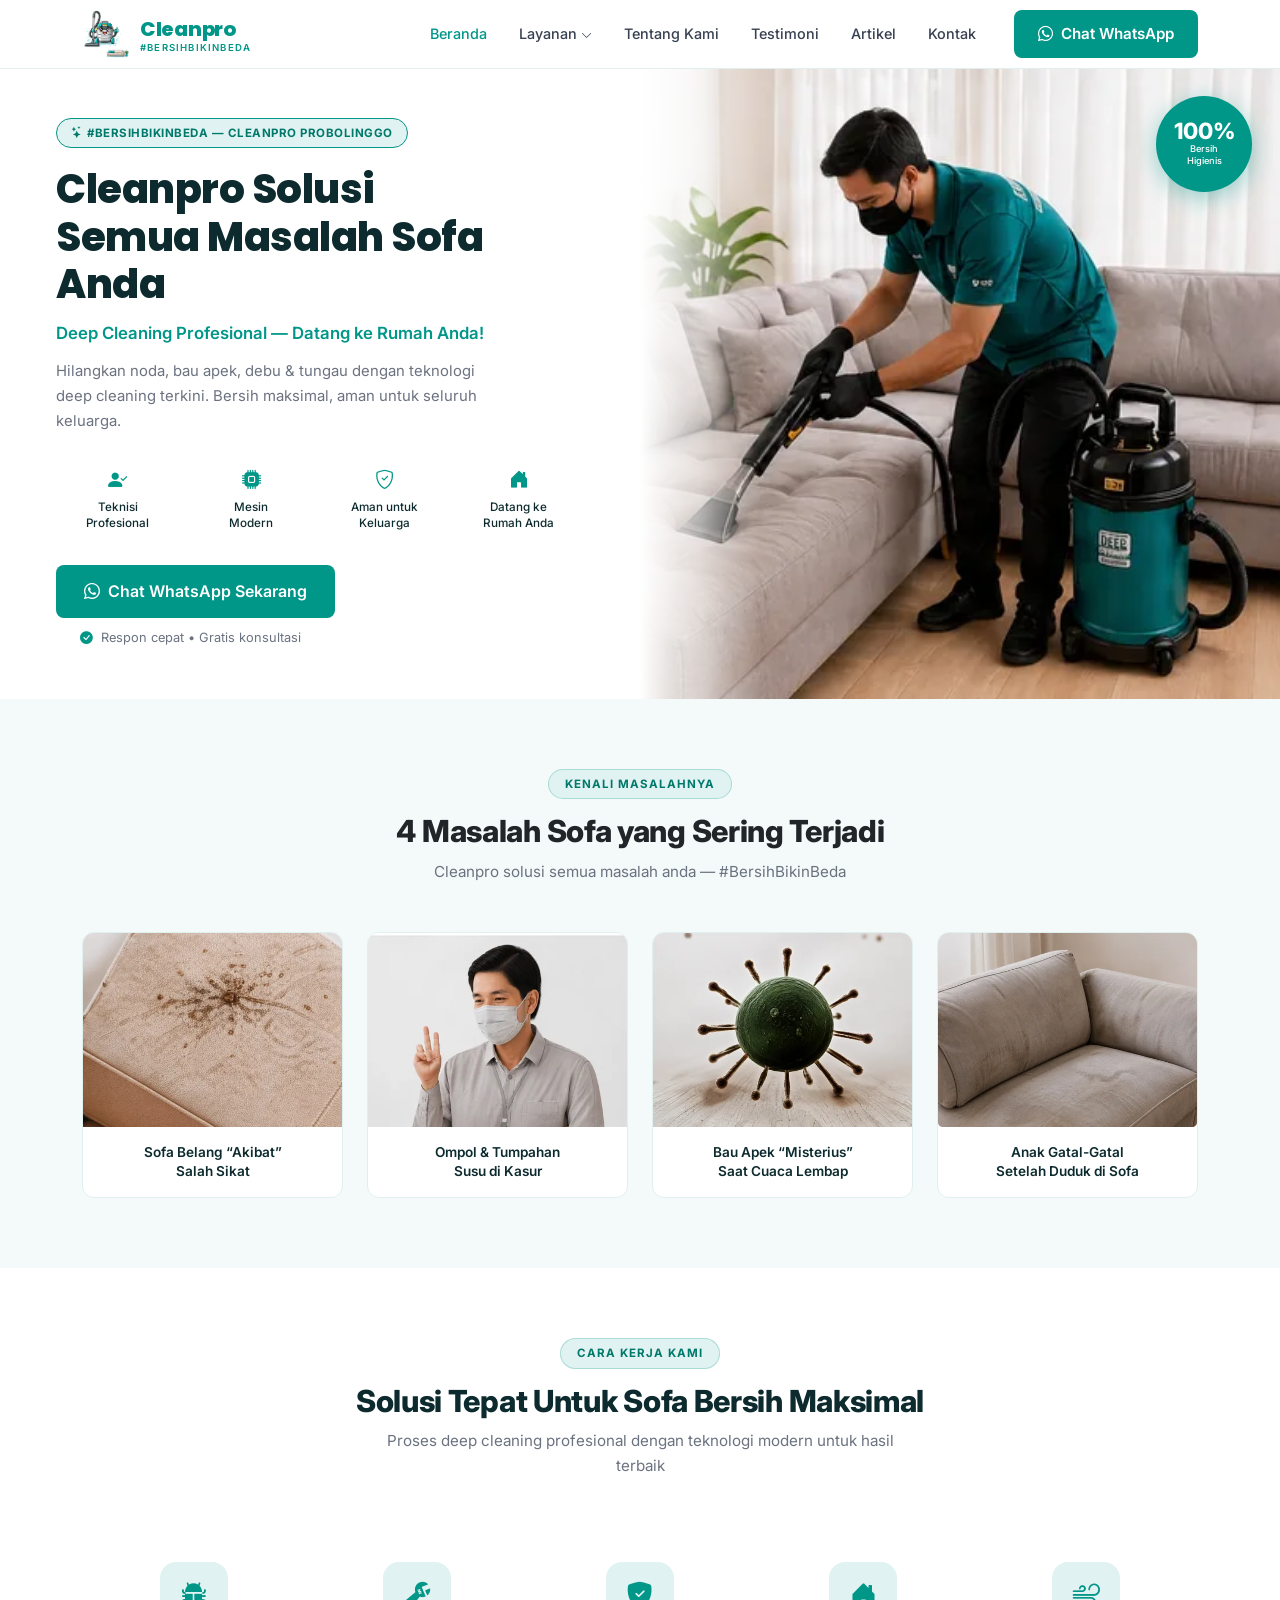
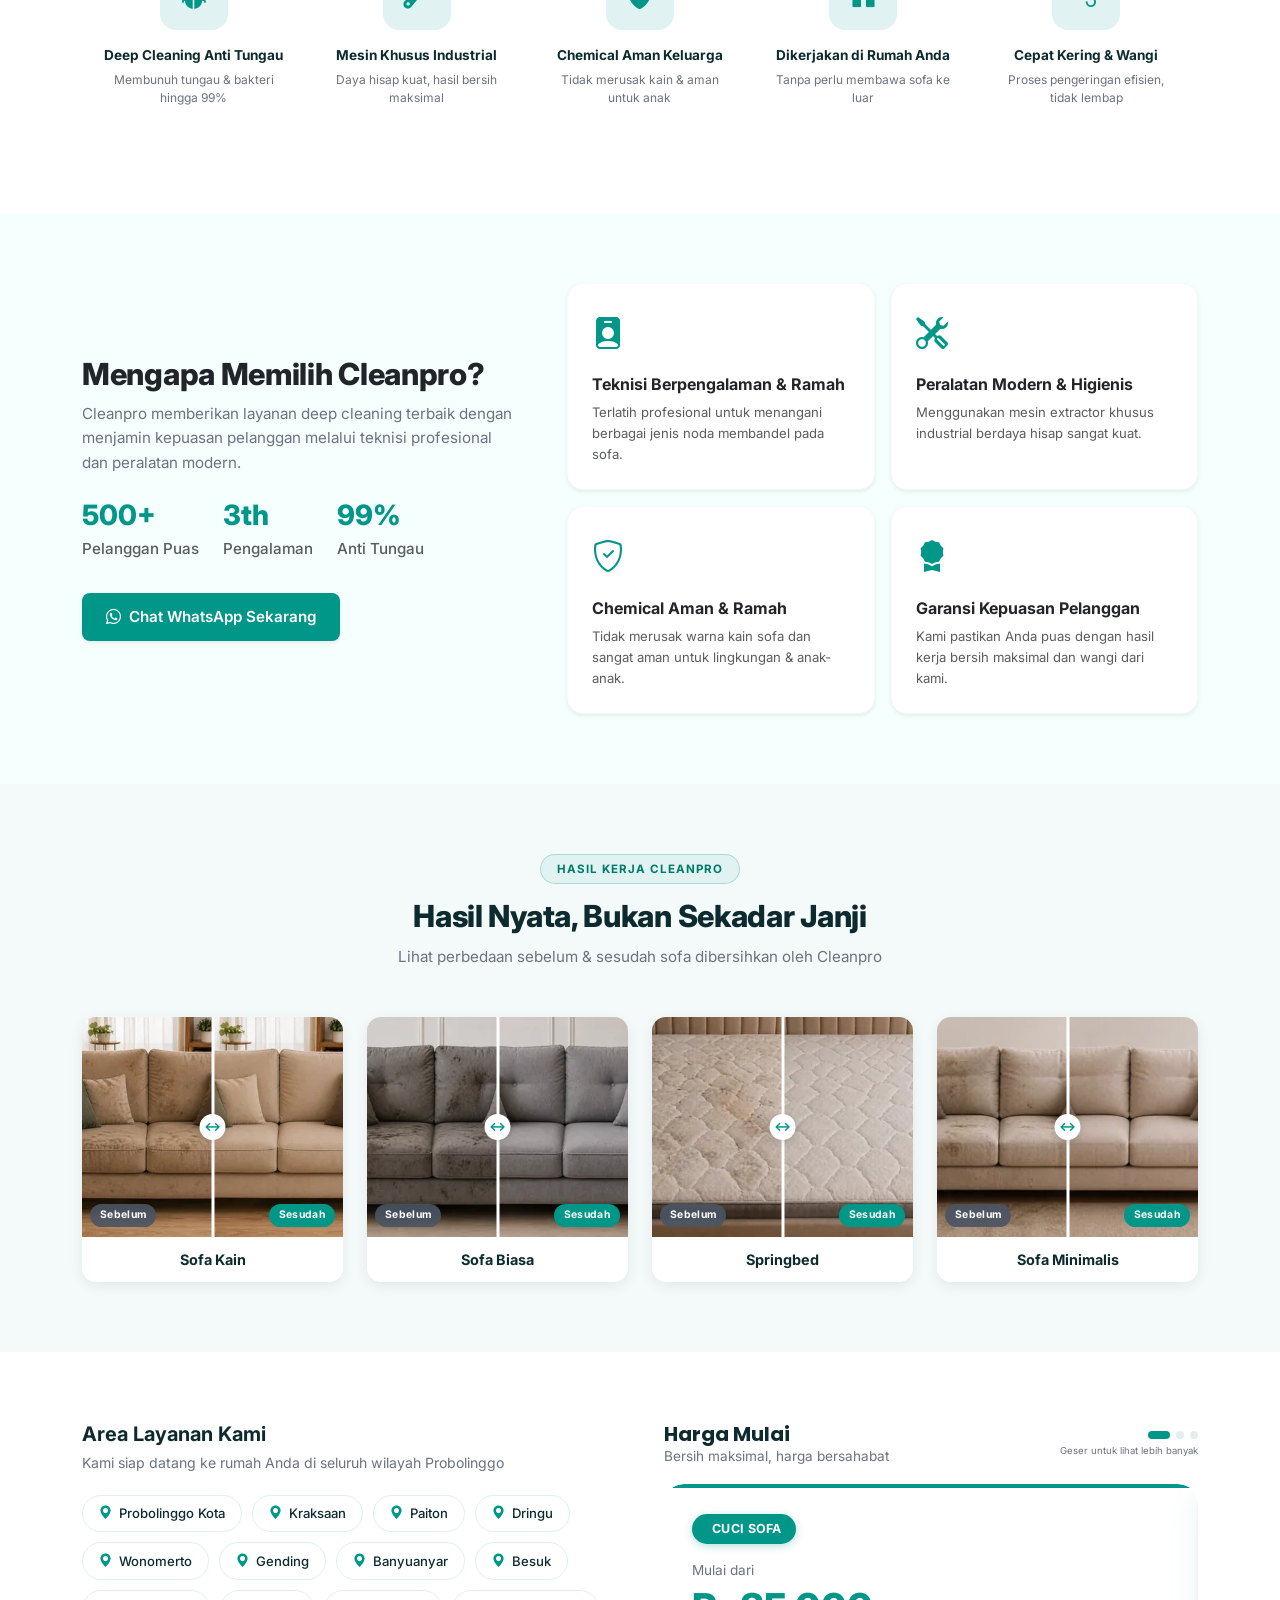
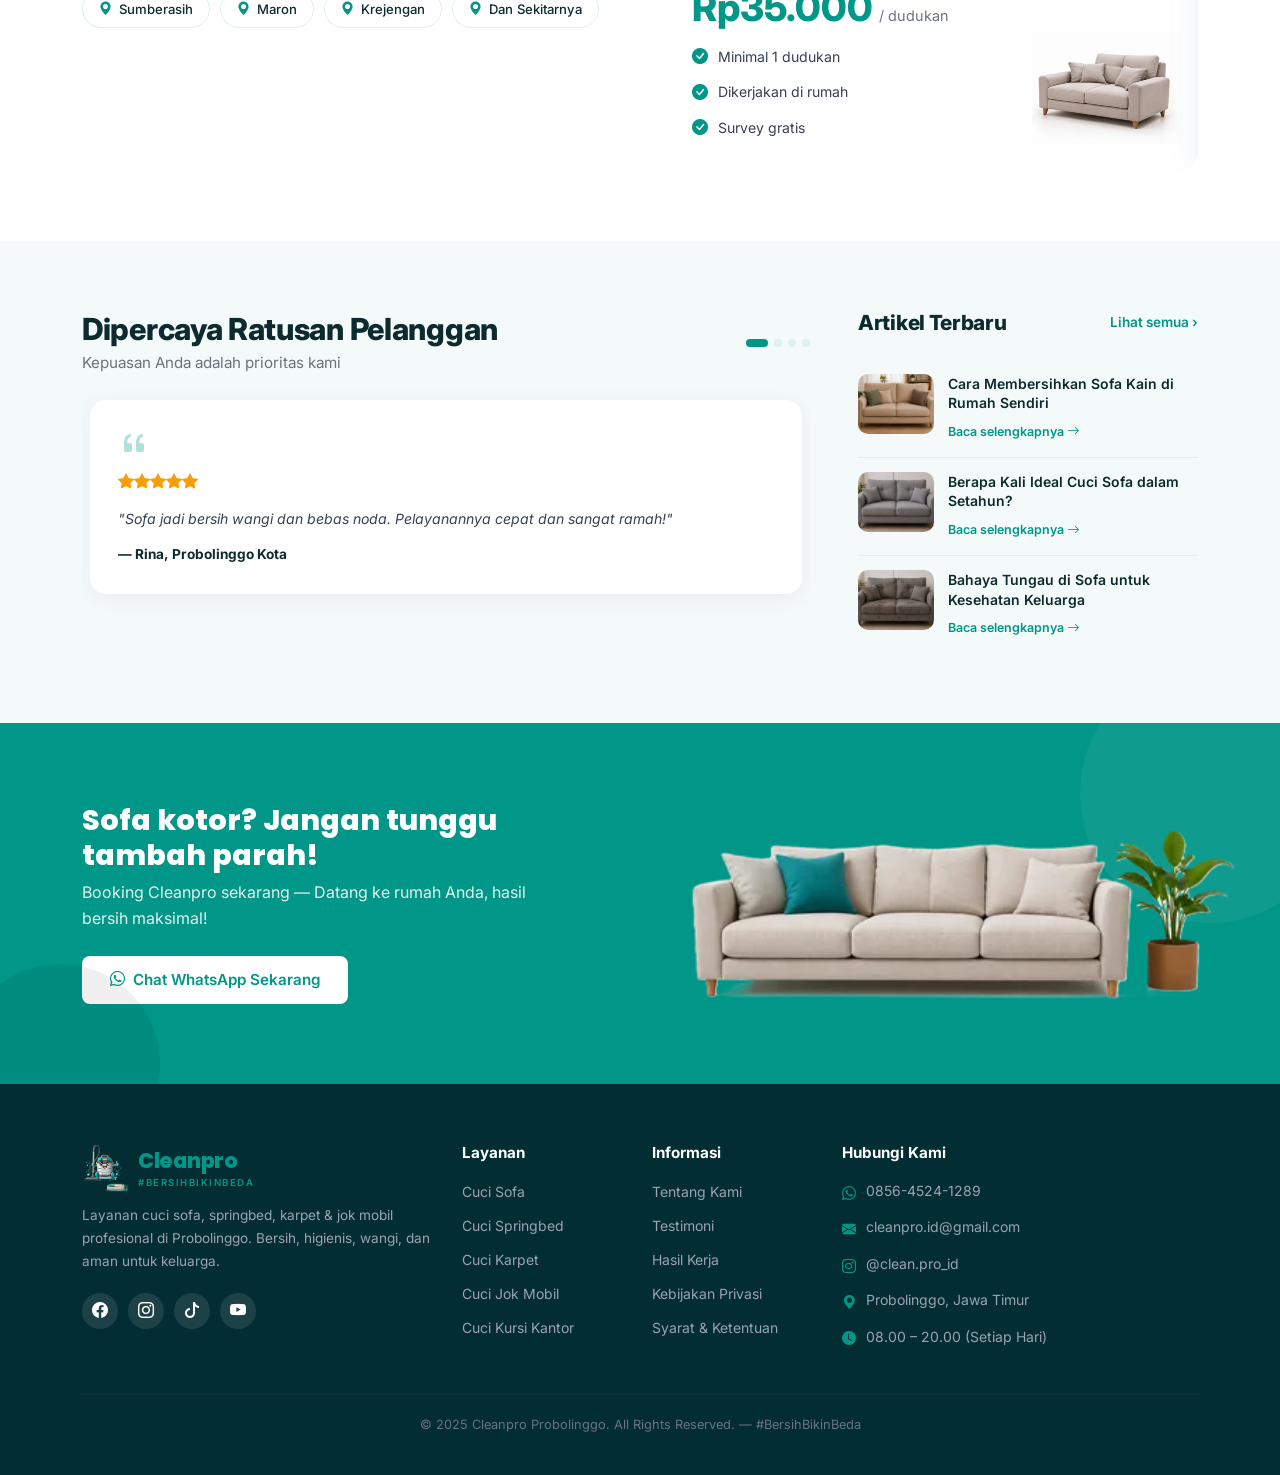
==== commit b0b853fa: "add logo mascot" ====
--- a/index.html
+++ b/index.html
@@ -29,7 +29,7 @@
     />
     <meta
       property="og:image"
-      content="https://cucisofaprobolinggo.vercel.app/assets/images/hero-section-mobile.webp"
+      content="https://cucisofaprobolinggo.vercel.app/assets/images/logo-mascot.webp"
     />
 
     <!-- Twitter -->
@@ -57,7 +57,7 @@
         "@context": "https://schema.org",
         "@type": "LocalBusiness",
         "name": "Cleanpro – Cuci Sofa Probolinggo",
-        "image": "https://cucisofaprobolinggo.vercel.app/assets/images/logo-ig.webp",
+        "image": "https://cucisofaprobolinggo.vercel.app/assets/images/logo-mascot.webp",
         "description": "Cleanpro – Jasa cuci sofa & springbed profesional di Probolinggo. #BersihBikinBeda",
         "@id": "https://cucisofaprobolinggo.vercel.app/",
         "url": "https://cucisofaprobolinggo.vercel.app/",
@@ -89,7 +89,7 @@
 
     <link
       rel="shortcut icon"
-      href="assets/images/logo-ig.webp"
+      href="assets/images/logo-mascot.webp"
       type="image/x-icon"
     />
     <!-- Preconnect to Google Fonts -->
@@ -142,7 +142,7 @@
               <img
                 loading="eager"
                 fetchpriority="high"
-                src="assets/images/logo-ig.webp"
+                src="assets/images/logo-mascot.webp"
                 width="48"
                 height="48"
                 alt="Cleanpro Logo"
@@ -158,15 +158,15 @@
           <ul class="nav-menu">
             <li><a href="#" class="active">Beranda</a></li>
             <li class="dropdown-parent">
-              <a href="#layanan"
+              <a href="#area"
                 >Layanan
                 <i class="bi bi-chevron-down" style="font-size: 0.7rem"></i
               ></a>
               <ul class="dropdown-menu-custom list-unstyled">
-                <li><a href="#layanan">Cuci Sofa</a></li>
-                <li><a href="#layanan">Cuci Springbed</a></li>
-                <li><a href="#layanan">Cuci Karpet</a></li>
-                <li><a href="#layanan">Cuci Jok Mobil</a></li>
+                <li><a href="#area">Cuci Sofa</a></li>
+                <li><a href="#area">Cuci Springbed</a></li>
+                <li><a href="#area">Cuci Karpet</a></li>
+                <li><a href="#area">Cuci Jok Mobil</a></li>
               </ul>
             </li>
             <li><a href="#mengapa-kami">Tentang Kami</a></li>
@@ -187,6 +187,7 @@
             class="hamburger"
             id="hamburgerBtn"
             aria-label="Toggle navigation menu"
+            aria-expanded="false"
           >
             <i class="bi bi-list"></i>
           </button>
@@ -992,7 +993,7 @@
                   Artikel Terbaru
                 </h3>
                 <a
-                  href="/artikel/"
+                  href="/artikel"
                   class="text-teal fw-600"
                   style="font-size: 0.85rem; font-weight: 600"
                   >Lihat semua &rsaquo;</a
@@ -1008,7 +1009,7 @@
                 />
                 <div>
                   <h6>Cara Membersihkan Sofa Kain di Rumah Sendiri</h6>
-                  <a href="#" class="read-more"
+                  <a href="/artikel/artikel-1" class="read-more"
                     >Baca selengkapnya <i class="bi bi-arrow-right"></i
                   ></a>
                 </div>
@@ -1023,7 +1024,7 @@
                 />
                 <div>
                   <h6>Berapa Kali Ideal Cuci Sofa dalam Setahun?</h6>
-                  <a href="#" class="read-more"
+                  <a href="/artikel/artikel-1" class="read-more"
                     >Baca selengkapnya <i class="bi bi-arrow-right"></i
                   ></a>
                 </div>
@@ -1038,7 +1039,7 @@
                 />
                 <div>
                   <h6>Bahaya Tungau di Sofa untuk Kesehatan Keluarga</h6>
-                  <a href="#" class="read-more"
+                  <a href="/artikel/artikel-1" class="read-more"
                     >Baca selengkapnya <i class="bi bi-arrow-right"></i
                   ></a>
                 </div>
@@ -1095,7 +1096,7 @@
               <div class="brand-logo-box" style="width: 48px; height: 48px">
                 <img
                   loading="lazy"
-                  src="assets/images/logo-ig.webp"
+                  src="assets/images/logo-mascot.webp"
                   width="48"
                   height="48"
                   alt="Cleanpro Logo"
@@ -1152,11 +1153,11 @@
           <div class="col-lg-2 col-md-6">
             <h5>Layanan</h5>
             <ul class="footer-links">
-              <li><a href="#layanan">Cuci Sofa</a></li>
-              <li><a href="#layanan">Cuci Springbed</a></li>
-              <li><a href="#layanan">Cuci Karpet</a></li>
-              <li><a href="#layanan">Cuci Jok Mobil</a></li>
-              <li><a href="#layanan">Cuci Kursi Kantor</a></li>
+              <li><a href="#area">Cuci Sofa</a></li>
+              <li><a href="#area">Cuci Springbed</a></li>
+              <li><a href="#area">Cuci Karpet</a></li>
+              <li><a href="#area">Cuci Jok Mobil</a></li>
+              <li><a href="#area">Cuci Kursi Kantor</a></li>
             </ul>
           </div>
 
--- a/assets/css/style.css
+++ b/assets/css/style.css
@@ -169,6 +169,11 @@
   transform: translateY(-100%);
 }
 
+.site-navbar.menu-open {
+  transform: translateY(0);
+  overflow: visible;
+}
+
 .navbar-inner {
   display: flex;
   align-items: center;
@@ -244,6 +249,15 @@
   position: relative;
 }
 
+.dropdown-parent::after {
+  content: "";
+  position: absolute;
+  top: 100%;
+  left: 0;
+  right: 0;
+  height: 10px;
+}
+
 .dropdown-parent:hover .dropdown-menu-custom {
   display: block;
 }
@@ -251,7 +265,7 @@
 .dropdown-menu-custom {
   display: none;
   position: absolute;
-  top: calc(100% + 4px);
+  top: 100%;
   left: 0;
   background: #fff;
   border: 1px solid var(--border-color);
@@ -1530,8 +1544,57 @@
     display: none;
   }
 
+  .nav-menu.is-open {
+    position: fixed;
+    top: 68px;
+    left: 0;
+    right: 0;
+    z-index: 2000;
+    display: flex;
+    flex-direction: column;
+    align-items: stretch;
+    justify-content: flex-start;
+    gap: 8px;
+    max-height: calc(100vh - 68px);
+    overflow-y: auto;
+    padding: 18px 24px 20px;
+    background: #fff;
+    border-bottom: 1px solid #e5e7eb;
+    box-shadow: 0 18px 40px rgba(13, 43, 46, 0.12);
+    pointer-events: auto;
+  }
+
+  .nav-menu.is-open a {
+    padding: 12px 14px;
+    font-size: 1rem;
+  }
+
+  .nav-menu.is-open .dropdown-menu-custom {
+    position: static;
+    display: block;
+    min-width: 0;
+    margin: 0 0 4px 18px;
+    padding: 0 0 0 14px;
+    border: 0;
+    border-left: 2px solid var(--teal-light);
+    border-radius: 0;
+    box-shadow: none;
+  }
+
+  .nav-menu.is-open .dropdown-menu-custom a {
+    padding: 9px 12px;
+    font-size: 0.93rem;
+    color: var(--text-muted);
+  }
+
+  .nav-menu.is-open .dropdown-parent::after {
+    display: none;
+  }
+
   .hamburger {
     display: block;
+    position: relative;
+    z-index: 2100;
   }
 
   .hero-title {
@@ -1576,8 +1639,12 @@
 /* Prevent any horizontal overflow from leaking out */
 main,
 footer,
+body {
+  overflow-x: clip;
+}
+
 .site-navbar {
-  overflow-x: clip;
+  overflow: visible;
 }
 
 /* Ensure all sections contain their children */
@@ -1962,6 +2029,12 @@
   flex-wrap: wrap;
   gap: 10px;
   margin-bottom: 28px;
+  scrollbar-width: none;
+  -ms-overflow-style: none;
+}
+
+.article-chips::-webkit-scrollbar {
+  display: none;
 }
 
 .article-chips a {
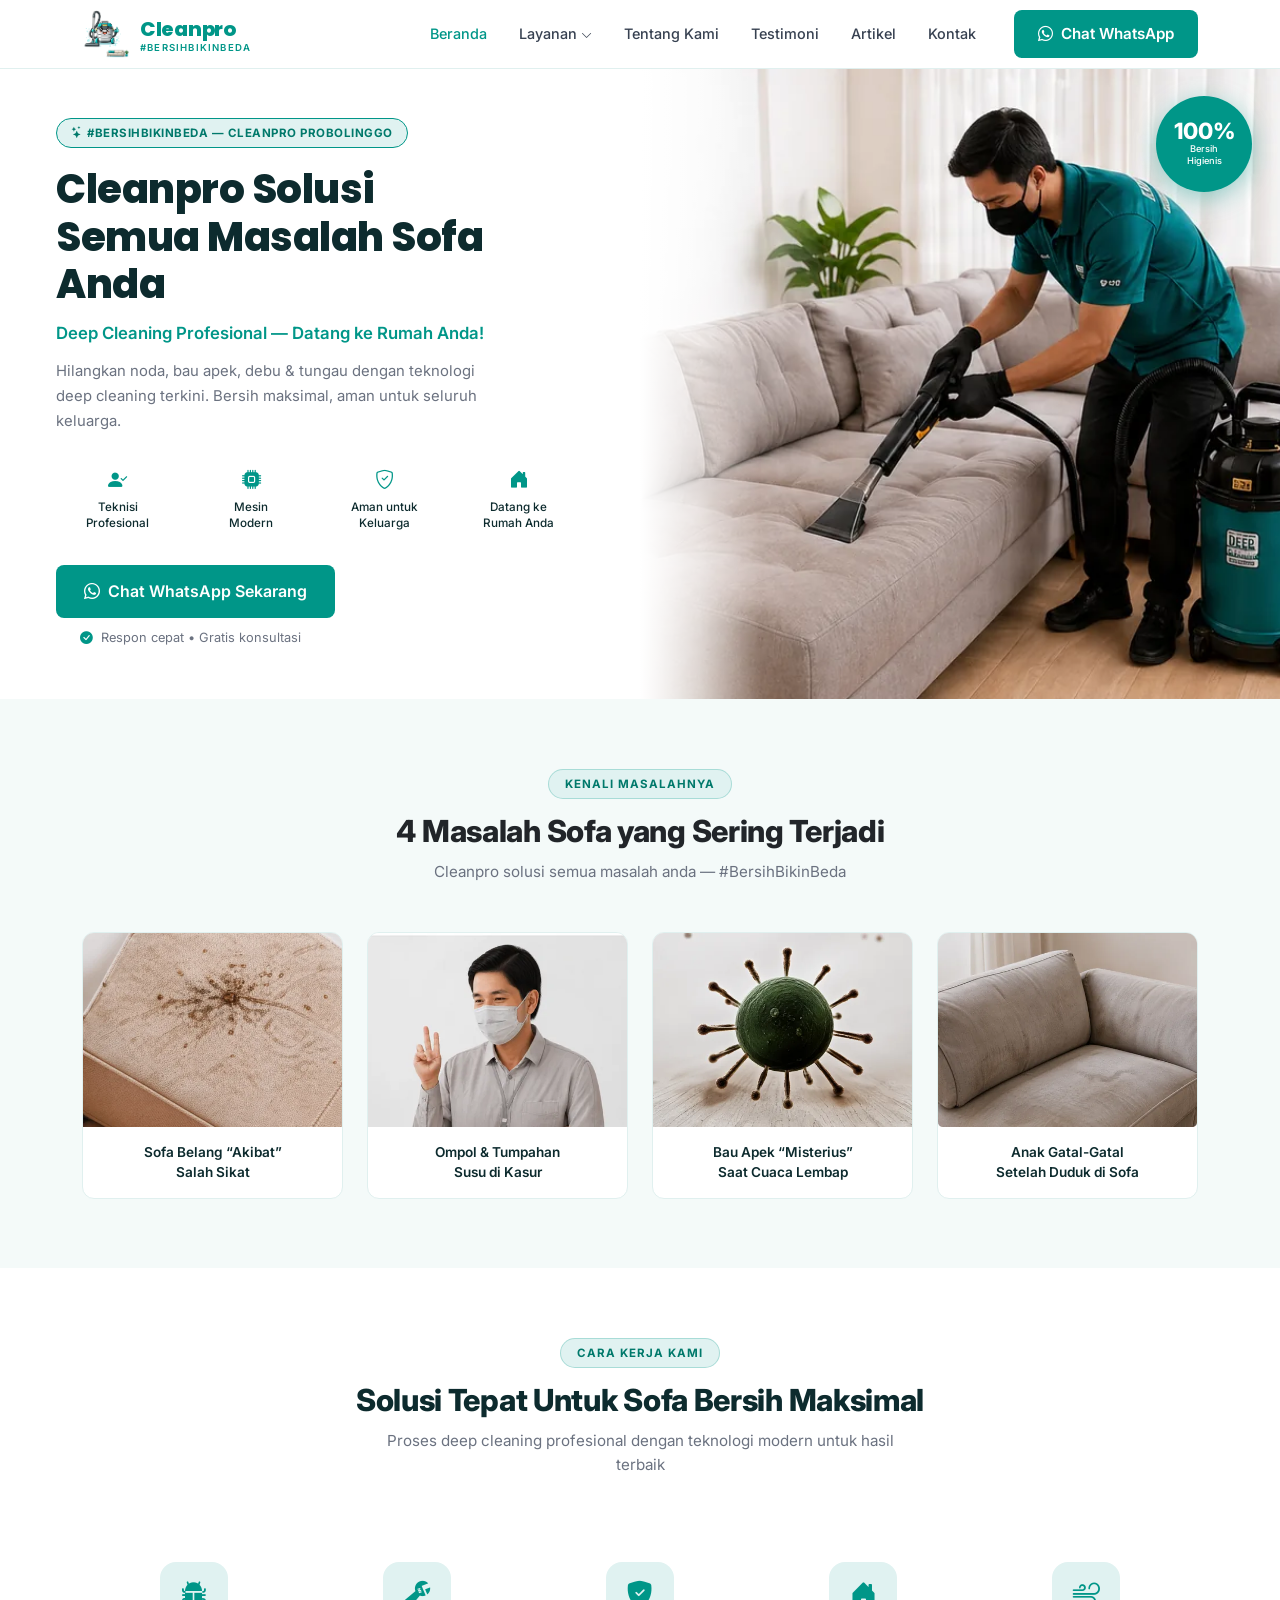
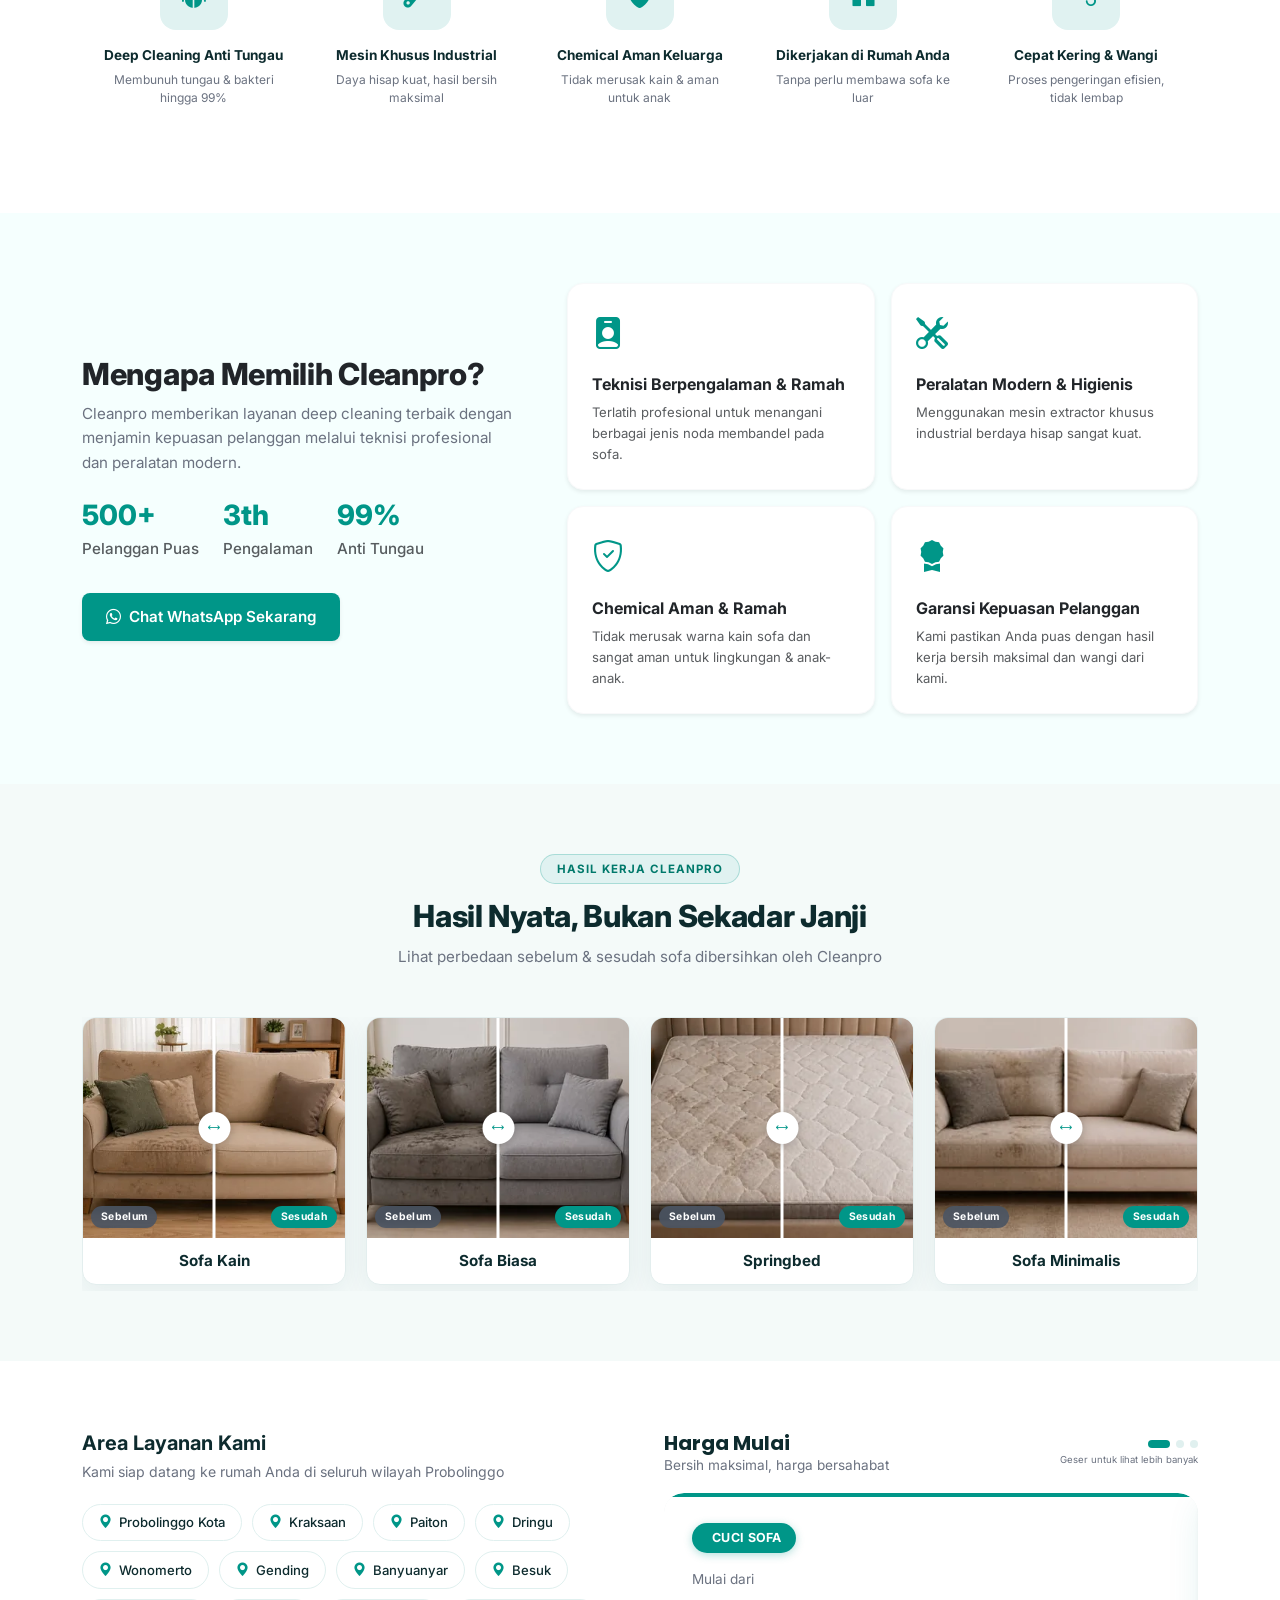
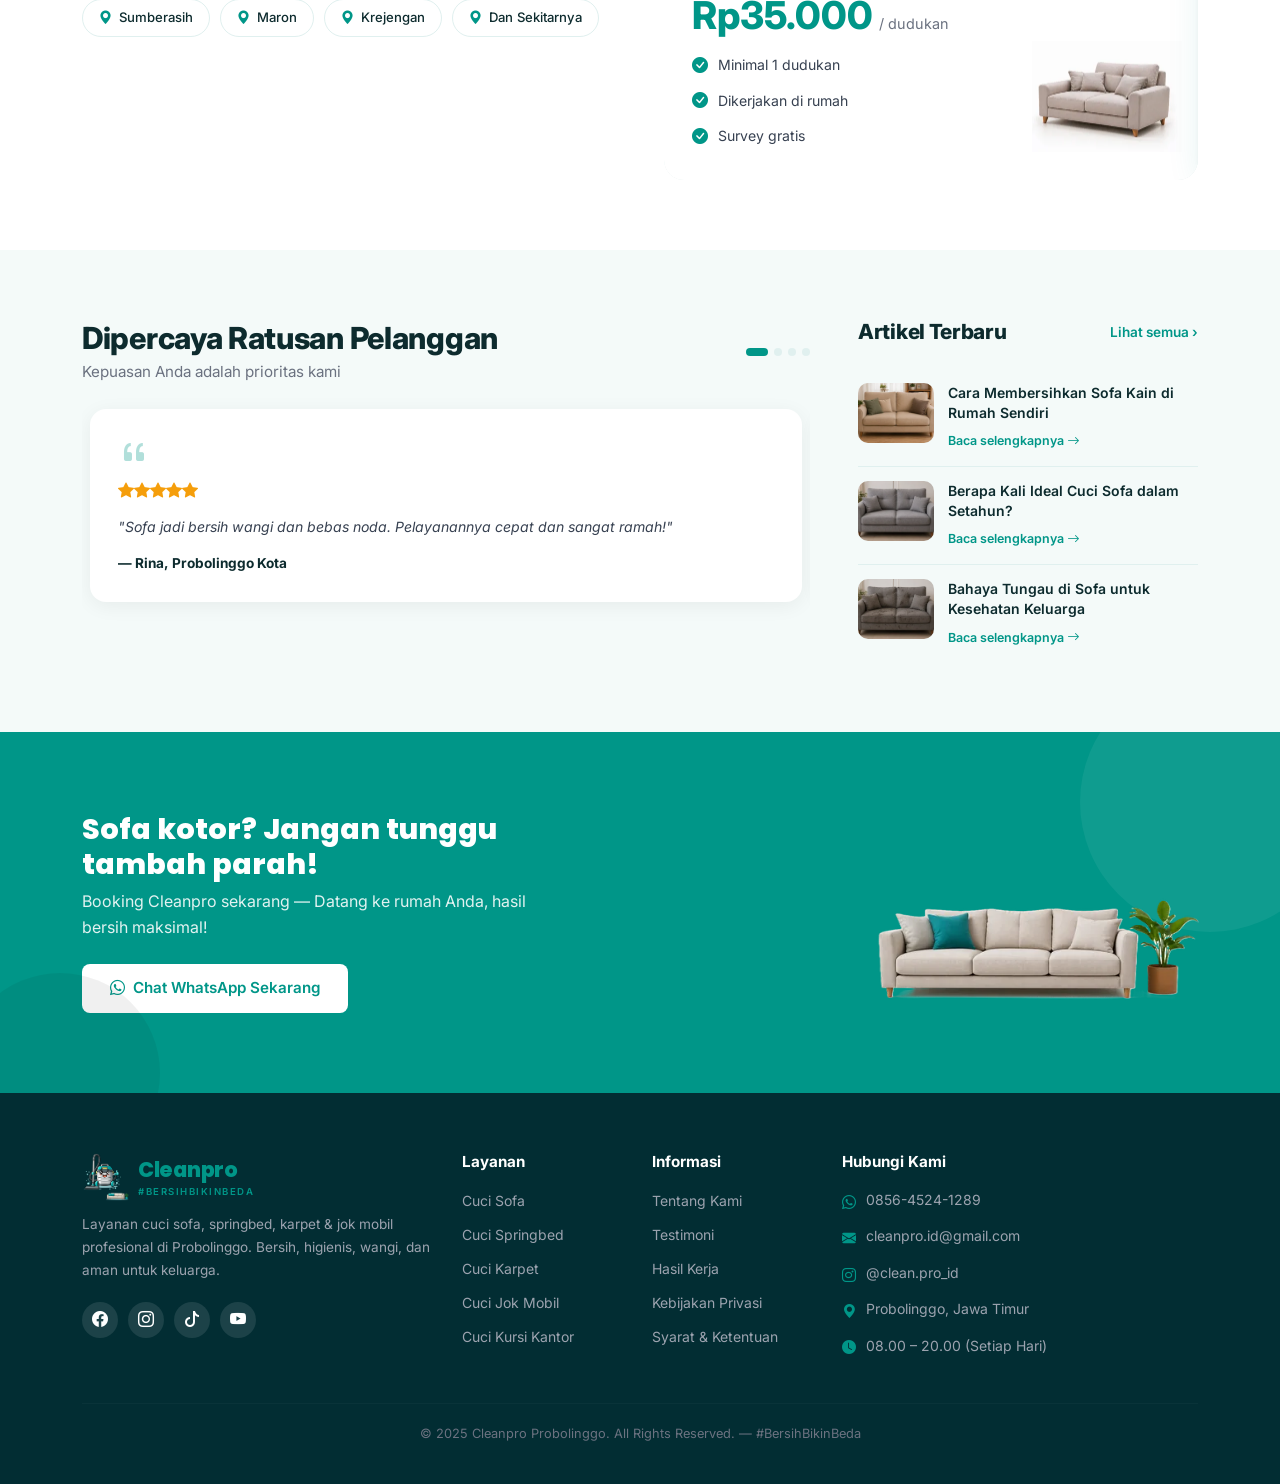
==== commit 191601c7: "update" ====
--- a/index.html
+++ b/index.html
@@ -107,6 +107,7 @@
       rel="preload"
       href="assets/images/hero-section-mobile.webp"
       as="image"
+      type="image/webp"
       media="(max-width: 991.98px)"
       fetchpriority="high"
     />
@@ -114,6 +115,7 @@
       rel="preload"
       href="assets/images/hero-section.webp"
       as="image"
+      type="image/webp"
       media="(min-width: 992px)"
       fetchpriority="high"
     />
@@ -270,6 +272,7 @@
                   height="599"
                   alt="Teknisi Cleanpro cuci sofa profesional Probolinggo"
                   loading="eager"
+                  fetchpriority="high"
                 />
               </picture>
               <div class="badge-float">
@@ -305,7 +308,10 @@
                 <div class="problem-img-wrap">
                   <img
                     loading="lazy"
+                    decoding="async"
                     src="assets/images/card-1.webp"
+                    width="400"
+                    height="300"
                     alt="Sofa belang akibat salah sikat"
                   />
                 </div>
@@ -320,7 +326,10 @@
                 <div class="problem-img-wrap">
                   <img
                     loading="lazy"
+                    decoding="async"
                     src="assets/images/card-2.webp"
+                    width="400"
+                    height="300"
                     alt="Ompol dan tumpahan susu di kasur"
                   />
                 </div>
@@ -335,7 +344,10 @@
                 <div class="problem-img-wrap">
                   <img
                     loading="lazy"
+                    decoding="async"
                     src="assets/images/card-3.webp"
+                    width="400"
+                    height="300"
                     alt="Bau apek saat cuaca lembap"
                   />
                 </div>
@@ -352,7 +364,10 @@
                 <div class="problem-img-wrap">
                   <img
                     loading="lazy"
+                    decoding="async"
                     src="assets/images/card-4.webp"
+                    width="400"
+                    height="300"
                     alt="Anak gatal-gatal setelah duduk di sofa"
                   />
                 </div>
@@ -558,98 +573,164 @@
               Cleanpro
             </p>
           </div>
-          <div class="row g-4">
-            <!-- Sofa Kain -->
-            <div class="col-6 col-lg-3">
-              <div class="ba-card">
-                <div class="ba-split-wrap">
-                  <img
-                    loading="lazy"
-                    src="assets/images/sofa-kain-kotor.webp"
-                    alt="Sofa Kain Sebelum"
-                  />
-                  <img
-                    loading="lazy"
-                    src="assets/images/sofa-kain-bersih.webp"
-                    alt="Sofa Kain Sesudah"
-                  />
-                  <div class="ba-divider"></div>
-                  <span class="ba-label before">Sebelum</span>
-                  <span class="ba-label after">Sesudah</span>
-                </div>
-                <div class="ba-card-body">
-                  <h6>Sofa Kain</h6>
-                </div>
-              </div>
-            </div>
-            <!-- Sofa Biasa -->
-            <div class="col-6 col-lg-3">
-              <div class="ba-card">
-                <div class="ba-split-wrap">
-                  <img
-                    loading="lazy"
-                    src="assets/images/sofa-kotor.webp"
-                    alt="Sofa Sebelum"
-                  />
-                  <img
-                    loading="lazy"
-                    src="assets/images/sofa-bersih.webp"
-                    alt="Sofa Sesudah"
-                  />
-                  <div class="ba-divider"></div>
-                  <span class="ba-label before">Sebelum</span>
-                  <span class="ba-label after">Sesudah</span>
-                </div>
-                <div class="ba-card-body">
-                  <h6>Sofa Biasa</h6>
-                </div>
-              </div>
-            </div>
-            <!-- Springbed -->
-            <div class="col-6 col-lg-3">
-              <div class="ba-card">
-                <div class="ba-split-wrap">
-                  <img
-                    loading="lazy"
-                    src="assets/images/springbed-kotor.webp"
-                    alt="Springbed Sebelum"
-                  />
-                  <img
-                    loading="lazy"
-                    src="assets/images/springbed-bersih.webp"
-                    alt="Springbed Sesudah"
-                  />
-                  <div class="ba-divider"></div>
-                  <span class="ba-label before">Sebelum</span>
-                  <span class="ba-label after">Sesudah</span>
-                </div>
-                <div class="ba-card-body">
-                  <h6>Springbed</h6>
-                </div>
-              </div>
-            </div>
-            <!-- Sofa Minimalis -->
-            <div class="col-6 col-lg-3">
-              <div class="ba-card">
-                <div class="ba-split-wrap">
-                  <img
-                    loading="lazy"
-                    src="assets/images/sofa-minimalis-kotor.webp"
-                    alt="Sofa Minimalis Sebelum"
-                  />
-                  <img
-                    loading="lazy"
-                    src="assets/images/sofa-minimalis-bersih.webp"
-                    alt="Sofa Minimalis Sesudah"
-                  />
-                  <div class="ba-divider"></div>
-                  <span class="ba-label before">Sebelum</span>
-                  <span class="ba-label after">Sesudah</span>
-                </div>
-                <div class="ba-card-body">
-                  <h6>Sofa Minimalis</h6>
-                </div>
-              </div>
+          <!-- Before-After Carousel / Scroll -->
+          <div class="ba-carousel-wrapper">
+            <div class="ba-scroll-track" id="baTrack">
+              <!-- Sofa Kain -->
+              <div class="ba-slide">
+                <div class="ba-card">
+                  <div class="ba-split-wrap">
+                    <img
+                      class="ba-img-before"
+                      loading="lazy"
+                      decoding="async"
+                      src="assets/images/sofa-kain-kotor.webp"
+                      width="400"
+                      height="300"
+                      alt="Sofa Kain Sebelum"
+                    />
+                    <img
+                      class="ba-img-after"
+                      loading="lazy"
+                      decoding="async"
+                      src="assets/images/sofa-kain-bersih.webp"
+                      width="400"
+                      height="300"
+                      alt="Sofa Kain Sesudah"
+                    />
+                    <div class="ba-slider-handle">
+                      <span class="ba-slider-btn">
+                        <i class="bi bi-arrows"></i>
+                      </span>
+                    </div>
+                    <span class="ba-label before">Sebelum</span>
+                    <span class="ba-label after">Sesudah</span>
+                  </div>
+                  <div class="ba-card-body">
+                    <h6>Sofa Kain</h6>
+                  </div>
+                </div>
+              </div>
+              <!-- Sofa Biasa -->
+              <div class="ba-slide">
+                <div class="ba-card">
+                  <div class="ba-split-wrap">
+                    <img
+                      class="ba-img-before"
+                      loading="lazy"
+                      decoding="async"
+                      src="assets/images/sofa-kotor.webp"
+                      width="400"
+                      height="300"
+                      alt="Sofa Sebelum"
+                    />
+                    <img
+                      class="ba-img-after"
+                      loading="lazy"
+                      decoding="async"
+                      src="assets/images/sofa-bersih.webp"
+                      width="400"
+                      height="300"
+                      alt="Sofa Sesudah"
+                    />
+                    <div class="ba-slider-handle">
+                      <span class="ba-slider-btn">
+                        <i class="bi bi-arrows"></i>
+                      </span>
+                    </div>
+                    <span class="ba-label before">Sebelum</span>
+                    <span class="ba-label after">Sesudah</span>
+                  </div>
+                  <div class="ba-card-body">
+                    <h6>Sofa Biasa</h6>
+                  </div>
+                </div>
+              </div>
+              <!-- Springbed -->
+              <div class="ba-slide">
+                <div class="ba-card">
+                  <div class="ba-split-wrap">
+                    <img
+                      class="ba-img-before"
+                      loading="lazy"
+                      decoding="async"
+                      src="assets/images/springbed-kotor.webp"
+                      width="400"
+                      height="300"
+                      alt="Springbed Sebelum"
+                    />
+                    <img
+                      class="ba-img-after"
+                      loading="lazy"
+                      decoding="async"
+                      src="assets/images/springbed-bersih.webp"
+                      width="400"
+                      height="300"
+                      alt="Springbed Sesudah"
+                    />
+                    <div class="ba-slider-handle">
+                      <span class="ba-slider-btn">
+                        <i class="bi bi-arrows"></i>
+                      </span>
+                    </div>
+                    <span class="ba-label before">Sebelum</span>
+                    <span class="ba-label after">Sesudah</span>
+                  </div>
+                  <div class="ba-card-body">
+                    <h6>Springbed</h6>
+                  </div>
+                </div>
+              </div>
+              <!-- Sofa Minimalis -->
+              <div class="ba-slide">
+                <div class="ba-card">
+                  <div class="ba-split-wrap">
+                    <img
+                      class="ba-img-before"
+                      loading="lazy"
+                      decoding="async"
+                      src="assets/images/sofa-minimalis-kotor.webp"
+                      width="400"
+                      height="300"
+                      alt="Sofa Minimalis Sebelum"
+                    />
+                    <img
+                      class="ba-img-after"
+                      loading="lazy"
+                      decoding="async"
+                      src="assets/images/sofa-minimalis-bersih.webp"
+                      width="400"
+                      height="300"
+                      alt="Sofa Minimalis Sesudah"
+                    />
+                    <div class="ba-slider-handle">
+                      <span class="ba-slider-btn">
+                        <i class="bi bi-arrows"></i>
+                      </span>
+                    </div>
+                    <span class="ba-label before">Sebelum</span>
+                    <span class="ba-label after">Sesudah</span>
+                  </div>
+                  <div class="ba-card-body">
+                    <h6>Sofa Minimalis</h6>
+                  </div>
+                </div>
+              </div>
+            </div>
+            <!-- Mobile Carousel Nav (hidden on desktop) -->
+            <div class="ba-carousel-nav" id="baNav">
+              <button class="ba-arrow ba-prev" id="baPrev" aria-label="Sebelumnya">
+                <i class="bi bi-chevron-left"></i>
+              </button>
+              <div class="ba-dots" id="baDots">
+                <span class="ba-dot active" data-idx="0"></span>
+                <span class="ba-dot" data-idx="1"></span>
+                <span class="ba-dot" data-idx="2"></span>
+                <span class="ba-dot" data-idx="3"></span>
+              </div>
+              <button class="ba-arrow ba-next" id="baNext" aria-label="Selanjutnya">
+                <i class="bi bi-chevron-right"></i>
+              </button>
             </div>
           </div>
         </div>
@@ -771,7 +852,10 @@
                       </div>
                       <img
                         loading="lazy"
+                        decoding="async"
                         src="assets/images/sofa.webp"
+                        width="150"
+                        height="150"
                         alt="Cuci Sofa"
                         class="price-slide-img"
                         style="object-fit: contain"
@@ -813,7 +897,10 @@
                       </div>
                       <img
                         loading="lazy"
+                        decoding="async"
                         src="assets/images/kasur.webp"
+                        width="150"
+                        height="150"
                         alt="Cuci Springbed"
                         class="price-slide-img"
                         style="object-position: top"
@@ -855,7 +942,10 @@
                       </div>
                       <img
                         loading="lazy"
+                        decoding="async"
                         src="assets/images/jok-mobile-one.webp"
+                        width="150"
+                        height="150"
                         alt="Cuci Jok Mobil"
                         class="price-slide-img"
                         style="object-position: center"
@@ -1002,8 +1092,11 @@
               <div class="art-item">
                 <img
                   loading="lazy"
+                  decoding="async"
                   class="art-thumb"
                   src="assets/images/sofa-kain-bersih.webp"
+                  width="76"
+                  height="60"
                   alt="Cara Membersihkan Sofa Kain di Rumah Sendiri"
                   style="object-fit: cover"
                 />
@@ -1017,8 +1110,11 @@
               <div class="art-item">
                 <img
                   loading="lazy"
+                  decoding="async"
                   class="art-thumb"
                   src="assets/images/sofa-bersih.webp"
+                  width="76"
+                  height="60"
                   alt="Berapa Kali Ideal Cuci Sofa dalam Setahun?"
                   style="object-fit: cover"
                 />
@@ -1032,8 +1128,11 @@
               <div class="art-item">
                 <img
                   loading="lazy"
+                  decoding="async"
                   class="art-thumb"
                   src="assets/images/sofa-kotor.webp"
+                  width="76"
+                  height="60"
                   alt="Bahaya Tungau di Sofa untuk Kesehatan Keluarga"
                   style="object-fit: cover"
                 />
@@ -1069,7 +1168,10 @@
             >
               <img
                 loading="lazy"
+                decoding="async"
                 src="assets/images/sofa-footer.webp"
+                width="220"
+                height="220"
                 alt="Sofa Cleanpro"
                 style="
                   max-height: 220px;
@@ -1204,8 +1306,6 @@
       </div>
     </footer>
 
-    <!-- Bootstrap JS (local) -->
-    <script src="assets/bootstrap/js/bootstrap.bundle.min.js" defer></script>
     <script src="assets/js/main.js" defer></script>
   </body>
 </html>
--- a/assets/css/style.css
+++ b/assets/css/style.css
@@ -49,6 +49,7 @@
 
 img {
   max-width: 100%;
+  height: auto;
 }
 
 a {
@@ -156,7 +157,6 @@
   transition:
     transform 0.35s cubic-bezier(0.4, 0, 0.2, 1),
     box-shadow 0.35s ease;
-  will-change: transform;
 }
 
 /* Scrolled state — adds shadow */
@@ -467,12 +467,10 @@
   left: 0;
   width: 120px;
   height: 100%;
-  background: linear-gradient(
-    to right,
-    #ffffff 0%,
-    rgba(255, 255, 255, 0.6) 50%,
-    transparent 100%
-  );
+  background: linear-gradient(to right,
+      #ffffff 0%,
+      rgba(255, 255, 255, 0.6) 50%,
+      transparent 100%);
   z-index: 2;
   pointer-events: none;
 }
@@ -680,10 +678,12 @@
    ============================== */
 .section-pad {
   padding: 70px 0;
+  contain: content;
 }
 
 .section-pad-sm {
   padding: 50px 0;
+  contain: content;
 }
 
 .section-header {
@@ -1300,7 +1300,6 @@
 .price-carousel {
   display: flex;
   transition: transform 0.45s cubic-bezier(0.4, 0, 0.2, 1);
-  will-change: transform;
 }
 
 .price-slide {
@@ -1393,7 +1392,6 @@
 .testi-carousel {
   display: flex;
   transition: transform 0.45s cubic-bezier(0.4, 0, 0.2, 1);
-  will-change: transform;
 }
 
 .testi-slide {
@@ -1655,6 +1653,7 @@
 }
 
 @media (max-width: 575.98px) {
+
   /* Reduce large gaps that cause overflow */
   .d-flex.gap-5 {
     gap: 2rem !important;
@@ -1774,51 +1773,124 @@
 }
 
 /* ==============================
-   CLEANPRO — BEFORE/AFTER SPLIT
-   ============================== */
+   CLEANPRO — BEFORE/AFTER CAROUSEL
+   ============================== */
+
+/* -- Wrapper -- */
+.ba-carousel-wrapper {
+  position: relative;
+}
+
+/* -- Scroll track (desktop = scroll-snap, mobile = translateX carousel) -- */
+.ba-scroll-track {
+  display: flex;
+  gap: 20px;
+  overflow-x: auto;
+  scroll-snap-type: x mandatory;
+  scroll-behavior: smooth;
+  -webkit-overflow-scrolling: touch;
+  padding-bottom: 6px;
+  /* hide scrollbar */
+  scrollbar-width: none;
+  -ms-overflow-style: none;
+}
+
+.ba-scroll-track::-webkit-scrollbar {
+  display: none;
+}
+
+/* -- Each slide -- */
+.ba-slide {
+  flex: 0 0 calc(25% - 15px);
+  min-width: calc(25% - 15px);
+  scroll-snap-align: start;
+}
+
+/* -- Card styling -- */
+.ba-card {
+  background: #fff;
+  border: 1px solid #e3eeee;
+  border-radius: 14px;
+  overflow: hidden;
+  box-shadow: 0 8px 28px rgba(30, 76, 84, 0.07);
+  transition: transform 0.25s ease, box-shadow 0.25s ease;
+}
+
+.ba-card:hover {
+  transform: translateY(-4px);
+  box-shadow: 0 14px 36px rgba(0, 92, 86, 0.12);
+}
+
+.ba-card-body {
+  padding: 14px 16px;
+  text-align: center;
+}
+
+.ba-card-body h6 {
+  margin: 0;
+  font-size: 0.95rem;
+  font-weight: 700;
+  color: var(--text-dark);
+}
+
+/* -- Before/After interactive slider -- */
 .ba-split-wrap {
   position: relative;
   height: 220px;
-  display: grid;
-  grid-template-columns: 1fr 1fr;
   overflow: hidden;
-}
-
-.ba-split-wrap img {
+  cursor: ew-resize;
+  user-select: none;
+  -webkit-user-select: none;
+  touch-action: pan-y;
+}
+
+.ba-img-before,
+.ba-img-after {
+  position: absolute;
+  top: 0;
+  left: 0;
   width: 100%;
   height: 100%;
   object-fit: cover;
   display: block;
-}
-
-.ba-split-wrap .ba-divider {
+  pointer-events: none;
+}
+
+.ba-img-after {
+  z-index: 2;
+  clip-path: inset(0 0 0 50%);
+}
+
+/* -- Draggable slider handle -- */
+.ba-slider-handle {
   position: absolute;
   top: 0;
   bottom: 0;
   left: 50%;
-  transform: translateX(-50%);
   width: 3px;
   background: #fff;
-  z-index: 3;
-}
-
-.ba-split-wrap .ba-divider::after {
-  content: "↔";
+  z-index: 5;
+  transform: translateX(-50%);
+  cursor: ew-resize;
+  touch-action: none;
+}
+
+.ba-slider-btn {
   position: absolute;
   top: 50%;
   left: 50%;
   transform: translate(-50%, -50%);
+  width: 32px;
+  height: 32px;
+  border-radius: 50%;
   background: #fff;
   color: var(--teal);
-  font-size: 0.8rem;
-  width: 26px;
-  height: 26px;
-  border-radius: 50%;
+  font-size: 0.85rem;
   display: flex;
   align-items: center;
   justify-content: center;
-  font-weight: 700;
-  box-shadow: 0 2px 8px rgba(0, 0, 0, 0.15);
+  box-shadow: 0 2px 10px rgba(0, 0, 0, 0.2);
+  pointer-events: none;
 }
 
 .ba-label {
@@ -1831,6 +1903,7 @@
   color: #fff;
   z-index: 4;
   letter-spacing: 0.3px;
+  pointer-events: none;
 }
 
 .ba-label.before {
@@ -1843,9 +1916,94 @@
   background: var(--teal);
 }
 
-@media (max-width: 575.98px) {
+/* -- Carousel Nav (arrows + dots) — hidden on desktop -- */
+.ba-carousel-nav {
+  display: none;
+}
+
+/* ===== MOBILE: carousel mode ===== */
+@media (max-width: 991.98px) {
+  .ba-carousel-wrapper {
+    overflow: hidden;
+  }
+
+  .ba-scroll-track {
+    overflow: visible;
+    scroll-snap-type: none;
+    gap: 0;
+    transition: transform 0.4s cubic-bezier(0.4, 0, 0.2, 1);
+  }
+
+  .ba-slide {
+    flex: 0 0 100%;
+    min-width: 100%;
+    padding: 0 4px;
+    box-sizing: border-box;
+  }
+
   .ba-split-wrap {
-    height: 160px;
+    height: 300px;
+  }
+
+  .ba-carousel-nav {
+    display: flex;
+    align-items: center;
+    justify-content: center;
+    gap: 16px;
+    margin-top: 20px;
+  }
+
+  .ba-arrow {
+    width: 40px;
+    height: 40px;
+    border: 1px solid #dbe9e8;
+    border-radius: 50%;
+    background: #fff;
+    color: var(--teal);
+    font-size: 1.1rem;
+    display: inline-flex;
+    align-items: center;
+    justify-content: center;
+    cursor: pointer;
+    transition: all 0.2s ease;
+    box-shadow: 0 4px 12px rgba(30, 76, 84, 0.08);
+  }
+
+  .ba-arrow:hover,
+  .ba-arrow:active {
+    background: var(--teal);
+    border-color: var(--teal);
+    color: #fff;
+    box-shadow: 0 6px 18px rgba(0, 150, 136, 0.25);
+  }
+
+  .ba-dots {
+    display: flex;
+    align-items: center;
+    gap: 8px;
+  }
+
+  .ba-dot {
+    width: 10px;
+    height: 10px;
+    border-radius: 50%;
+    background: #d5e5e3;
+    cursor: pointer;
+    transition: all 0.25s ease;
+  }
+
+  .ba-dot.active {
+    width: 28px;
+    border-radius: 5px;
+    background: var(--teal);
+  }
+}
+
+/* ===== TABLET: 2 cards visible ===== */
+@media (min-width: 768px) and (max-width: 991.98px) {
+  .ba-slide {
+    flex: 0 0 calc(50% - 10px);
+    min-width: calc(50% - 10px);
   }
 }
 
@@ -2299,7 +2457,7 @@
   font-size: 0.84rem;
 }
 
-.article-author-row > span {
+.article-author-row>span {
   display: inline-flex;
   align-items: center;
   gap: 7px;
@@ -2374,7 +2532,7 @@
   border-top: 1px solid #e4eeee;
 }
 
-.article-share-bar > div {
+.article-share-bar>div {
   display: flex;
   align-items: center;
   gap: 28px;
@@ -2685,6 +2843,7 @@
 }
 
 @media (max-width: 767.98px) {
+
   .article-list-hero,
   .article-detail-wrap {
     padding: 28px 0 48px;
@@ -2768,4 +2927,4 @@
   .article-pagination {
     gap: 8px;
   }
-}
+}
